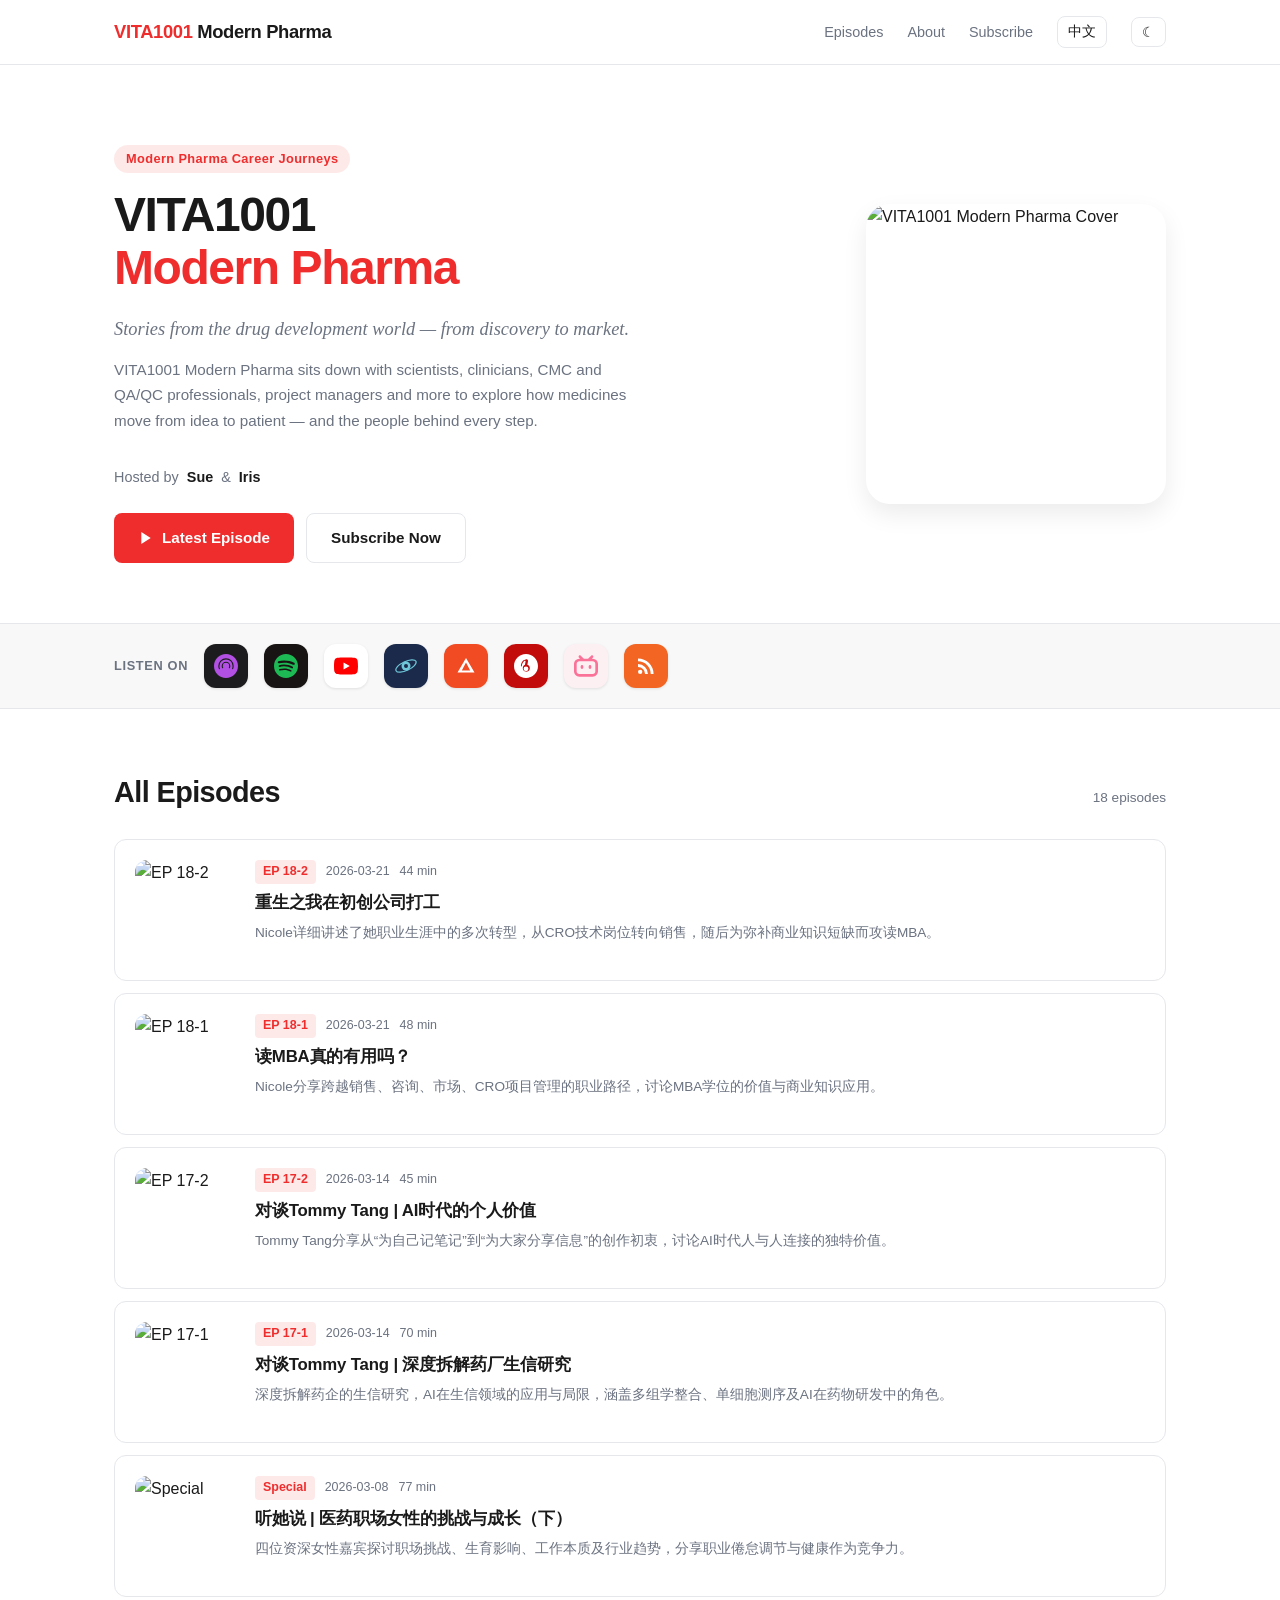
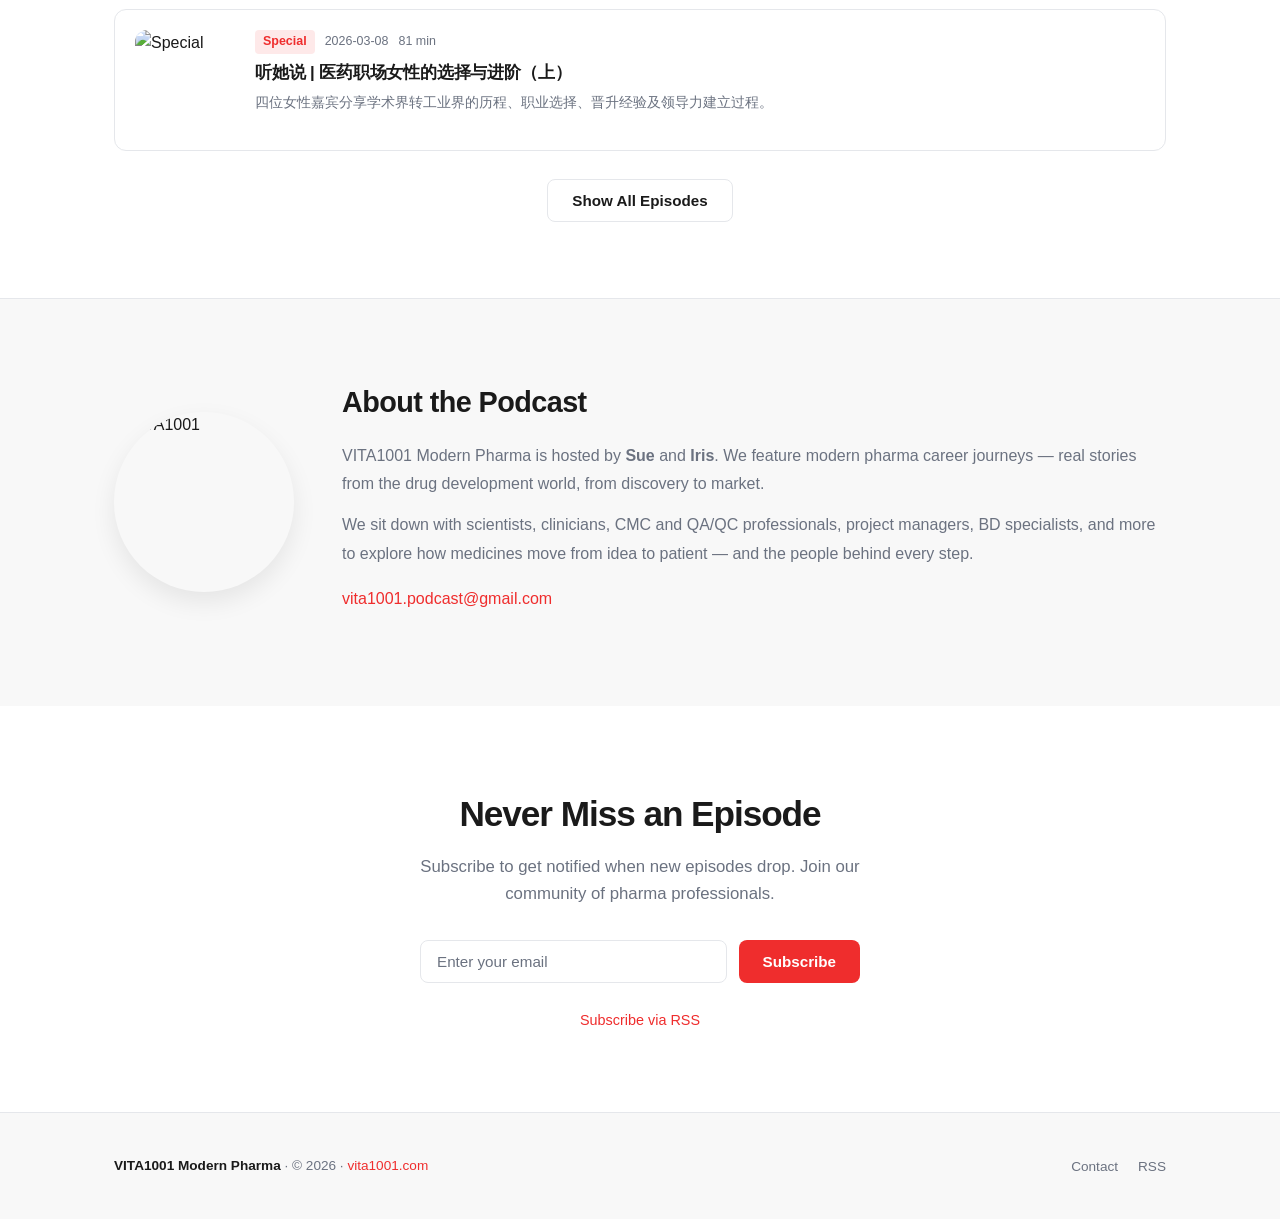
==== index.html @ 651f3b9c "Redesign platform icons to app-icon style with colored backgrounds - Apple Podcasts: dark bg + purpl" ====
<!DOCTYPE html>
<html lang="en">
<head>
  <meta charset="UTF-8">
  <meta name="viewport" content="width=device-width, initial-scale=1.0">
  <title>VITA1001 Modern Pharma</title>
  <meta name="description" content="A podcast featuring modern pharma career journeys. Stories from the drug development world — from discovery to market.">
  <link rel="alternate" type="application/rss+xml" title="VITA1001 Modern Pharma RSS" href="https://anchor.fm/s/f526e620/podcast/rss">
  <style>
    *, *::before, *::after { box-sizing: border-box; margin: 0; padding: 0; }

    :root {
      --accent: #EF2D2D;
      --accent-hover: #D42020;
      --accent-light: rgba(239,45,45,0.1);
      --bg: #ffffff;
      --bg-secondary: #f8f8f8;
      --text: #1a1a1a;
      --text-secondary: #6b7280;
      --border: #e5e7eb;
      --card-bg: #ffffff;
      --shadow: 0 1px 3px rgba(0,0,0,0.08), 0 1px 2px rgba(0,0,0,0.06);
      --shadow-lg: 0 10px 25px rgba(0,0,0,0.08);
      --radius: 12px;
      --font-sans: -apple-system, BlinkMacSystemFont, 'Segoe UI', 'PingFang SC', 'Noto Sans SC', sans-serif;
      --font-serif: 'Georgia', 'Noto Serif SC', serif;
    }

    [data-theme="dark"] {
      --bg: #0f0f0f;
      --bg-secondary: #1a1a1a;
      --text: #f0f0f0;
      --text-secondary: #9ca3af;
      --border: #2d2d2d;
      --card-bg: #1e1e1e;
      --shadow: 0 1px 3px rgba(0,0,0,0.3);
      --shadow-lg: 0 10px 25px rgba(0,0,0,0.3);
      --accent-light: rgba(239,45,45,0.15);
    }

    html { scroll-behavior: smooth; }

    body {
      font-family: var(--font-sans);
      background: var(--bg);
      color: var(--text);
      line-height: 1.6;
      transition: background 0.3s, color 0.3s;
    }

    a { color: inherit; text-decoration: none; }
    img { max-width: 100%; display: block; }

    /* ===== Nav ===== */
    nav {
      position: sticky; top: 0; z-index: 100;
      border-bottom: 1px solid var(--border);
      backdrop-filter: blur(12px);
      background: rgba(255,255,255,0.9);
    }
    [data-theme="dark"] nav { background: rgba(15,15,15,0.9); }

    .nav-inner {
      max-width: 1100px; margin: 0 auto; padding: 0 24px;
      height: 64px; display: flex; align-items: center; justify-content: space-between;
    }

    .nav-logo { font-size: 1.15rem; font-weight: 800; letter-spacing: -0.02em; }
    .nav-logo .vita { color: var(--accent); }

    .nav-links { display: flex; align-items: center; gap: 24px; list-style: none; }
    .nav-links a { font-size: 0.9rem; font-weight: 500; color: var(--text-secondary); transition: color 0.2s; }
    .nav-links a:hover { color: var(--accent); }

    .nav-btn {
      background: none; border: 1px solid var(--border); border-radius: 8px;
      padding: 6px 10px; cursor: pointer; font-size: 0.85rem; color: var(--text);
      font-weight: 500; transition: border-color 0.2s;
    }
    .nav-btn:hover { border-color: var(--accent); color: var(--accent); }

    .nav-menu-btn { display: none; background: none; border: none; font-size: 1.5rem; cursor: pointer; color: var(--text); }

    /* ===== Hero ===== */
    .hero {
      max-width: 1100px; margin: 0 auto; padding: 80px 24px 60px;
      display: flex; align-items: center; gap: 60px;
    }
    .hero-text { flex: 1; }

    .hero-badge {
      display: inline-block; background: var(--accent-light); color: var(--accent);
      font-size: 0.8rem; font-weight: 600; padding: 4px 12px; border-radius: 20px;
      margin-bottom: 16px; letter-spacing: 0.03em;
    }

    .hero h1 { font-size: 3rem; font-weight: 900; line-height: 1.1; letter-spacing: -0.03em; margin-bottom: 20px; }
    .hero h1 .accent { color: var(--accent); }

    .hero-subtitle {
      font-family: var(--font-serif); font-size: 1.15rem; color: var(--text-secondary);
      max-width: 520px; margin-bottom: 12px; font-style: italic;
    }

    .hero-desc {
      font-size: 0.95rem; color: var(--text-secondary); max-width: 520px;
      margin-bottom: 32px; line-height: 1.7;
    }

    .hero-actions { display: flex; gap: 12px; flex-wrap: wrap; }

    .btn {
      display: inline-flex; align-items: center; gap: 8px; padding: 12px 24px;
      border-radius: 8px; font-size: 0.95rem; font-weight: 600; cursor: pointer;
      border: none; transition: all 0.2s;
    }
    .btn-primary { background: var(--accent); color: #fff; }
    .btn-primary:hover { background: var(--accent-hover); transform: translateY(-1px); }
    .btn-outline { background: transparent; color: var(--text); border: 1.5px solid var(--border); }
    .btn-outline:hover { border-color: var(--accent); color: var(--accent); }

    .hero-cover {
      flex-shrink: 0; width: 300px; height: 300px; border-radius: 24px;
      box-shadow: var(--shadow-lg); overflow: hidden;
    }
    .hero-cover img { width: 100%; height: 100%; object-fit: cover; }

    /* ===== Hosts ===== */
    .hosts-line {
      display: flex; align-items: center; gap: 8px; margin-bottom: 24px;
      font-size: 0.9rem; color: var(--text-secondary);
    }
    .hosts-line strong { color: var(--text); }

    /* ===== Platforms ===== */
    .platforms { background: var(--bg-secondary); border-top: 1px solid var(--border); border-bottom: 1px solid var(--border); }
    .platforms-inner {
      max-width: 1100px; margin: 0 auto; padding: 20px 24px;
      display: flex; align-items: center; gap: 16px; flex-wrap: wrap;
    }
    .platforms-label { font-size: 0.8rem; font-weight: 600; color: var(--text-secondary); text-transform: uppercase; letter-spacing: 0.05em; }
    .platform-link {
      display: inline-flex; align-items: center; justify-content: center;
      border-radius: 12px; border: none; background: var(--icon-bg, #1c1c1e);
      transition: all 0.2s; cursor: pointer; width: 44px; height: 44px;
      box-shadow: 0 1px 3px rgba(0,0,0,0.1);
    }
    .platform-link:hover { transform: translateY(-2px); box-shadow: var(--shadow-lg); }
    .platform-link svg { width: 24px; height: 24px; fill: var(--icon-color, #fff); transition: opacity 0.2s; }
    .platform-link:hover svg { opacity: 0.85; }

    /* ===== Section Header ===== */
    .section-header {
      max-width: 1100px; margin: 0 auto; padding: 60px 24px 24px;
      display: flex; align-items: baseline; justify-content: space-between;
    }
    .section-header h2 { font-size: 1.8rem; font-weight: 800; letter-spacing: -0.02em; }
    .section-header a { font-size: 0.9rem; color: var(--accent); font-weight: 500; cursor: pointer; }
    .section-header a:hover { text-decoration: underline; }

    /* ===== Episodes ===== */
    .episodes { max-width: 1100px; margin: 0 auto; padding: 0 24px 60px; }

    .episode-card {
      display: flex; gap: 20px; padding: 20px; border: 1px solid var(--border);
      border-radius: var(--radius); background: var(--card-bg); margin-bottom: 12px; transition: all 0.2s;
    }
    .episode-card:hover { box-shadow: var(--shadow-lg); border-color: transparent; transform: translateY(-2px); }

    .episode-thumb {
      flex-shrink: 0; width: 100px; height: 100px; border-radius: 12px;
      overflow: hidden;
    }
    .episode-thumb img { width: 100%; height: 100%; object-fit: cover; }

    .episode-info { flex: 1; min-width: 0; }

    .episode-meta {
      display: flex; align-items: center; gap: 10px; margin-bottom: 6px;
      font-size: 0.78rem; color: var(--text-secondary);
    }
    .episode-number { background: var(--accent-light); color: var(--accent); padding: 2px 8px; border-radius: 4px; font-weight: 600; }

    .episode-info h3 { font-size: 1.05rem; font-weight: 700; margin-bottom: 6px; letter-spacing: -0.01em; }
    .episode-info h3:hover { color: var(--accent); }

    .episode-desc {
      font-size: 0.85rem; color: var(--text-secondary); line-height: 1.5;
      display: -webkit-box; -webkit-line-clamp: 2; -webkit-box-orient: vertical; overflow: hidden;
    }

    .episode-hidden { display: none; }

    /* ===== About ===== */
    .about { background: var(--bg-secondary); border-top: 1px solid var(--border); }
    .about-inner {
      max-width: 1100px; margin: 0 auto; padding: 80px 24px;
      display: flex; gap: 48px; align-items: center;
    }
    .about-img {
      flex-shrink: 0; width: 180px; height: 180px; border-radius: 50%;
      overflow: hidden; box-shadow: var(--shadow-lg);
    }
    .about-img img { width: 100%; height: 100%; object-fit: cover; }
    .about-text h2 { font-size: 1.8rem; font-weight: 800; margin-bottom: 16px; letter-spacing: -0.02em; }
    .about-text p { font-size: 1rem; color: var(--text-secondary); line-height: 1.8; margin-bottom: 12px; }

    /* ===== Subscribe ===== */
    .subscribe { max-width: 1100px; margin: 0 auto; padding: 80px 24px; text-align: center; }
    .subscribe h2 { font-size: 2.2rem; font-weight: 900; letter-spacing: -0.03em; margin-bottom: 12px; }
    .subscribe p {
      font-size: 1.05rem; color: var(--text-secondary); margin-bottom: 32px;
      max-width: 500px; margin-left: auto; margin-right: auto;
    }
    .subscribe-form { display: flex; gap: 12px; max-width: 440px; margin: 0 auto 24px; }
    .subscribe-form input {
      flex: 1; padding: 12px 16px; border: 1.5px solid var(--border); border-radius: 8px;
      font-size: 0.95rem; background: var(--card-bg); color: var(--text); outline: none; transition: border-color 0.2s;
    }
    .subscribe-form input:focus { border-color: var(--accent); }
    .subscribe-form input::placeholder { color: var(--text-secondary); }
    .rss-link { display: inline-flex; align-items: center; gap: 6px; color: var(--accent); font-size: 0.9rem; font-weight: 500; }
    .rss-link:hover { text-decoration: underline; }

    /* ===== Footer ===== */
    footer { border-top: 1px solid var(--border); background: var(--bg-secondary); }
    .footer-inner {
      max-width: 1100px; margin: 0 auto; padding: 40px 24px;
      display: flex; justify-content: space-between; align-items: center; flex-wrap: wrap; gap: 16px;
    }
    .footer-left { font-size: 0.85rem; color: var(--text-secondary); }
    .footer-left strong { color: var(--text); font-weight: 700; }
    .footer-links { display: flex; gap: 20px; list-style: none; }
    .footer-links a { font-size: 0.85rem; color: var(--text-secondary); transition: color 0.2s; }
    .footer-links a:hover { color: var(--accent); }

    /* ===== Responsive ===== */
    @media (max-width: 768px) {
      .hero { flex-direction: column-reverse; padding: 40px 20px; gap: 32px; text-align: center; }
      .hero-cover { width: 200px; height: 200px; }
      .hero h1 { font-size: 2.2rem; }
      .hero-subtitle, .hero-desc { margin-left: auto; margin-right: auto; }
      .hero-actions { justify-content: center; }
      .hosts-line { justify-content: center; }
      .nav-links { display: none; }
      .nav-menu-btn { display: block; }
      .nav-links.open {
        display: flex; flex-direction: column; position: absolute; top: 64px;
        left: 0; right: 0; background: var(--bg); border-bottom: 1px solid var(--border);
        padding: 16px 24px; gap: 16px;
      }
      .platforms-inner { justify-content: center; text-align: center; }
      .episode-card { flex-direction: column; }
      .episode-thumb { width: 100%; height: 180px; }
      .about-inner { flex-direction: column; text-align: center; }
      .subscribe-form { flex-direction: column; }
      .footer-inner { flex-direction: column; text-align: center; }
    }
  </style>
</head>
<body>
  <!-- Nav -->
  <nav>
    <div class="nav-inner">
      <a href="#" class="nav-logo"><span class="vita">VITA1001</span> Modern Pharma</a>
      <button class="nav-menu-btn" onclick="document.querySelector('.nav-links').classList.toggle('open')" aria-label="Toggle menu">&#9776;</button>
      <ul class="nav-links">
        <li><a href="#episodes" data-en="Episodes" data-zh="&#21095;&#38598;">Episodes</a></li>
        <li><a href="#about" data-en="About" data-zh="&#20851;&#20110;">About</a></li>
        <li><a href="#subscribe" data-en="Subscribe" data-zh="&#35746;&#38405;">Subscribe</a></li>
        <li><button class="nav-btn" onclick="toggleLang()" id="lang-toggle">&#20013;&#25991;</button></li>
        <li><button class="nav-btn" onclick="toggleTheme()" id="theme-toggle" aria-label="Toggle theme">&#9790;</button></li>
      </ul>
    </div>
  </nav>

  <!-- Hero -->
  <section class="hero">
    <div class="hero-text">
      <span class="hero-badge" data-en="Modern Pharma Career Journeys" data-zh="&#29616;&#20195;&#21307;&#33647;&#32844;&#19994;&#20043;&#26053;">Modern Pharma Career Journeys</span>
      <h1>VITA1001<br><span class="accent">Modern Pharma</span></h1>
      <p class="hero-subtitle" data-en="Stories from the drug development world &mdash; from discovery to market." data-zh="&#33647;&#29289;&#30740;&#21457;&#27969;&#31243;&#20197;&#21450;&#32972;&#21518;&#30340;&#20154;&#29289;&#19982;&#25925;&#20107;&#12290;">Stories from the drug development world &mdash; from discovery to market.</p>
      <p class="hero-desc" data-en="VITA1001 Modern Pharma sits down with scientists, clinicians, CMC and QA/QC professionals, project managers and more to explore how medicines move from idea to patient &mdash; and the people behind every step." data-zh="VITA1001 Modern Pharma &#19982;&#31185;&#23398;&#23478;&#12289;&#20020;&#24202;&#21307;&#29983;&#12289;CMC &#21644; QA/QC &#19987;&#19994;&#20154;&#22763;&#12289;&#39033;&#30446;&#32463;&#29702;&#31561;&#28145;&#20837;&#23545;&#35805;&#65292;&#25506;&#32034;&#33647;&#29289;&#22914;&#20309;&#20174;&#21019;&#24847;&#36208;&#21521;&#24739;&#32773; &mdash; &#20197;&#21450;&#27599;&#19968;&#27493;&#32972;&#21518;&#30340;&#20154;&#12290;">VITA1001 Modern Pharma sits down with scientists, clinicians, CMC and QA/QC professionals, project managers and more to explore how medicines move from idea to patient &mdash; and the people behind every step.</p>
      <div class="hosts-line" data-en="Hosted by <strong>Sue</strong> &amp; <strong>Iris</strong>" data-zh="&#20027;&#25773;&#65306;<strong>Sue</strong> &amp; <strong>Iris</strong>">Hosted by <strong>Sue</strong> &amp; <strong>Iris</strong></div>
      <div class="hero-actions">
        <a href="#episodes" class="btn btn-primary">
          <svg width="16" height="16" viewBox="0 0 24 24" fill="currentColor"><polygon points="5,3 19,12 5,21"/></svg>
          <span data-en="Latest Episode" data-zh="&#26368;&#26032;&#21095;&#38598;">Latest Episode</span>
        </a>
        <a href="#subscribe" class="btn btn-outline" data-en="Subscribe Now" data-zh="&#31435;&#21363;&#35746;&#38405;">Subscribe Now</a>
      </div>
    </div>
    <div class="hero-cover">
      <img src="https://d3t3ozftmdmh3i.cloudfront.net/staging/podcast_uploaded_nologo/41029672/41029672-1748994098765-e017571eede89.jpg" alt="VITA1001 Modern Pharma Cover">
    </div>
  </section>

  <!-- Platforms -->
  <section class="platforms">
    <div class="platforms-inner">
      <span class="platforms-label" data-en="Listen on" data-zh="&#25910;&#21548;&#24179;&#21488;">Listen on</span>
      <!-- Apple Podcasts -->
      <a href="https://podcasts.apple.com/us/podcast/vita1001-modern-pharma/id1749690729" target="_blank" class="platform-link" title="Apple Podcasts" style="--icon-bg:#1c1c1e;--icon-color:#b150e2">
        <svg viewBox="0 0 24 24"><path d="M12.001 0C5.374 0 .002 5.373.002 12s5.372 12 12 12c6.626 0 11.997-5.373 11.997-12S18.627 0 12.001 0zm-.002 4.308a7.69 7.69 0 017.69 7.691 7.64 7.64 0 01-.535 2.871.55.55 0 01-1.03-.399 6.52 6.52 0 00.432-2.472 6.556 6.556 0 10-13.113 0c0 .892.136 1.717.432 2.472a.55.55 0 01-1.03.399 7.64 7.64 0 01-.536-2.871 7.69 7.69 0 017.69-7.69zm0 3.36a4.33 4.33 0 014.33 4.33c0 .686-.159 1.334-.443 1.913a.55.55 0 01-.984-.5c.216-.44.294-.93.294-1.413a3.197 3.197 0 10-6.394 0c0 .483.078.972.294 1.413a.55.55 0 01-.984.5 4.29 4.29 0 01-.443-1.913 4.33 4.33 0 014.33-4.33zm0 3.3a1.032 1.032 0 100 2.063 1.032 1.032 0 000-2.063zm-.91 2.725c-.16.28-.237.607-.237.974 0 .413.035 1.307.103 2.682.069 1.376.103 2.374.103 2.995 0 .38.131.7.395.956.263.258.567.377.912.354.345-.022.62-.16.826-.412.206-.254.308-.553.308-.899 0-.62.035-1.619.103-2.995.069-1.375.103-2.269.103-2.682 0-.212-.033-.41-.1-.597a1.19 1.19 0 00-.346-.532 1.07 1.07 0 00-.592-.17h-.452c-.21 0-.41.057-.592.17a1.11 1.11 0 00-.342.346z"/></svg>
      </a>
      <!-- Spotify -->
      <a href="https://open.spotify.com/show/3apr3LdooPxfRLiuXrymzw" target="_blank" class="platform-link" title="Spotify" style="--icon-bg:#191414;--icon-color:#1DB954">
        <svg viewBox="0 0 24 24"><path d="M12 0C5.4 0 0 5.4 0 12s5.4 12 12 12 12-5.4 12-12S18.66 0 12 0zm5.521 17.34c-.24.359-.66.48-1.021.24-2.82-1.74-6.36-2.101-10.561-1.141-.418.122-.779-.179-.899-.539-.12-.421.18-.78.54-.9 4.56-1.021 8.52-.6 11.64 1.32.42.18.479.659.301 1.02zm1.44-3.3c-.301.42-.841.6-1.262.3-3.239-1.98-8.159-2.58-11.939-1.38-.479.12-1.02-.12-1.14-.6-.12-.48.12-1.021.6-1.141C9.6 9.9 15 10.561 18.72 12.84c.361.181.54.78.241 1.2zm.12-3.36C15.24 8.4 8.82 8.16 5.16 9.301c-.6.179-1.2-.181-1.38-.721-.18-.601.18-1.2.72-1.381 4.26-1.26 11.28-1.02 15.721 1.621.539.3.719 1.02.419 1.56-.299.421-1.02.599-1.559.3z"/></svg>
      </a>
      <!-- YouTube Music -->
      <a href="https://music.youtube.com/playlist?list=PLPjuTfcQgi3b1aeb5knmtNwT-mX2B52TM&si=ppPeWNRkZ54Z3gGb" target="_blank" class="platform-link" title="YouTube Music" style="--icon-bg:#ffffff;--icon-color:#FF0000">
        <svg viewBox="0 0 24 24"><path d="M23.498 6.186a3.016 3.016 0 00-2.122-2.136C19.505 3.545 12 3.545 12 3.545s-7.505 0-9.377.505A3.017 3.017 0 00.502 6.186C0 8.07 0 12 0 12s0 3.93.502 5.814a3.016 3.016 0 002.122 2.136c1.871.505 9.376.505 9.376.505s7.505 0 9.377-.505a3.015 3.015 0 002.122-2.136C24 15.93 24 12 24 12s0-3.93-.502-5.814zM9.545 15.568V8.432L15.818 12l-6.273 3.568z"/></svg>
      </a>
      <!-- 小宇宙 -->
      <a href="https://www.xiaoyuzhoufm.com/podcast/66243f4ded3fd4d8ef79b84e" target="_blank" class="platform-link" title="&#23567;&#23431;&#23449;" style="--icon-bg:#1b2a4a;--icon-color:#6ec6d8">
        <svg viewBox="0 0 24 24"><ellipse cx="12" cy="12" rx="11" ry="4.5" fill="none" stroke="#6ec6d8" stroke-width="1.2" transform="rotate(-25 12 12)"/><circle cx="12" cy="12" r="4.5" fill="#6ec6d8"/><circle cx="12" cy="12" r="2" fill="#1b2a4a"/></svg>
      </a>
      <!-- 喜马拉雅 -->
      <a href="https://xima.tv/1_kBU161?_sonic=0" target="_blank" class="platform-link" title="&#21916;&#39532;&#25289;&#38597;" style="--icon-bg:#f04b23;--icon-color:#ffffff">
        <svg viewBox="0 0 24 24"><path d="M3.5 18.5L12 4l8.5 14.5H3.5zm4.3-2h8.4L12 8.5l-4.2 8z"/></svg>
      </a>
      <!-- 网易云音乐 -->
      <a href="https://163cn.tv/31QptTx" target="_blank" class="platform-link" title="&#32593;&#26131;&#20113;&#38899;&#20048;" style="--icon-bg:#C20C0C;--icon-color:#ffffff">
        <svg viewBox="0 0 24 24"><path d="M12 0C5.373 0 0 5.373 0 12s5.373 12 12 12 12-5.373 12-12S18.627 0 12 0zm.22 5.2c.442 0 .801.098 1.076.293.275.195.47.471.587.828.117.357.14.774.066 1.252l-.553 3.262a3.6 3.6 0 011.81 1.274 3.44 3.44 0 01.622 2.028c0 .632-.156 1.217-.469 1.756a3.558 3.558 0 01-1.288 1.288 3.441 3.441 0 01-1.756.469c-.632 0-1.217-.156-1.756-.469a3.558 3.558 0 01-1.288-1.288 3.441 3.441 0 01-.469-1.756c0-.749.195-1.429.586-2.04a3.6 3.6 0 011.598-1.35l.553-3.202c.039-.234.01-.407-.088-.518-.098-.112-.254-.168-.469-.168-.273 0-.583.13-.93.39-.346.26-.67.605-.968 1.035a7.41 7.41 0 00-.785 1.445 4.57 4.57 0 00-.358 1.358l-.082.87c-.02.157-.068.275-.147.352a.45.45 0 01-.323.117.45.45 0 01-.34-.147.543.543 0 01-.13-.37l.082-.87a5.61 5.61 0 01.452-1.722 8.72 8.72 0 01.95-1.722 5.95 5.95 0 011.206-1.282c.456-.352.936-.528 1.44-.528zM12 12.4a2.4 2.4 0 100 4.8 2.4 2.4 0 000-4.8z"/></svg>
      </a>
      <!-- Bilibili -->
      <a href="#" target="_blank" class="platform-link" title="Bilibili" style="--icon-bg:#fdf0f3;--icon-color:#FB7299">
        <svg viewBox="0 0 24 24"><path d="M17.813 4.653h.854c1.51.054 2.769.578 3.773 1.574 1.004.995 1.524 2.249 1.56 3.76v7.36c-.036 1.51-.556 2.769-1.56 3.773s-2.262 1.524-3.773 1.56H5.333c-1.51-.036-2.769-.556-3.773-1.56S.036 18.858 0 17.347v-7.36c.036-1.511.556-2.765 1.56-3.76 1.004-.996 2.262-1.52 3.773-1.574h.774l-1.174-1.12a1.234 1.234 0 01-.373-.906c0-.356.124-.659.373-.907l.027-.027c.267-.249.573-.373.92-.373.347 0 .653.124.92.373L9.653 4.44c.071.071.134.142.187.213h4.267a.836.836 0 01.16-.213l2.853-2.747c.267-.249.573-.373.92-.373.347 0 .662.151.929.4.267.249.391.551.391.907 0 .355-.124.657-.373.906zM5.333 7.24c-.746.018-1.373.276-1.88.773-.506.498-.769 1.13-.786 1.894v7.52c.017.764.28 1.395.786 1.893.507.498 1.134.756 1.88.773h13.334c.746-.017 1.373-.275 1.88-.773.506-.498.769-1.129.786-1.893v-7.52c-.017-.765-.28-1.396-.786-1.894-.507-.497-1.134-.755-1.88-.773zM8 11.107c.373 0 .684.124.933.373.25.249.383.569.4.96v1.173c-.017.391-.15.711-.4.96-.249.25-.56.374-.933.374s-.684-.125-.933-.374c-.25-.249-.383-.569-.4-.96V12.44c.017-.391.15-.711.4-.96.249-.249.56-.373.933-.373zm8 0c.373 0 .684.124.933.373.25.249.383.569.4.96v1.173c-.017.391-.15.711-.4.96-.249.25-.56.374-.933.374s-.684-.125-.933-.374c-.25-.249-.383-.569-.4-.96V12.44c.017-.391.15-.711.4-.96.249-.249.56-.373.933-.373z"/></svg>
      </a>
      <!-- RSS -->
      <a href="https://anchor.fm/s/f526e620/podcast/rss" target="_blank" class="platform-link" title="RSS Feed" style="--icon-bg:#F26522;--icon-color:#ffffff">
        <svg viewBox="0 0 24 24"><path d="M6.18 15.64a2.18 2.18 0 010 4.36 2.18 2.18 0 010-4.36zM4 4.44A15.56 15.56 0 0119.56 20h-2.83A12.73 12.73 0 004 7.27V4.44zm0 5.66a9.9 9.9 0 019.9 9.9h-2.83A7.07 7.07 0 004 12.93V10.1z"/></svg>
      </a>
    </div>
  </section>

  <!-- Episodes -->
  <div class="section-header" id="episodes">
    <h2 data-en="All Episodes" data-zh="&#25152;&#26377;&#21095;&#38598;">All Episodes</h2>
    <span style="font-size:0.85rem;color:var(--text-secondary)">18 episodes</span>
  </div>

  <section class="episodes">
    <div class="episode-card">
      <div class="episode-thumb"><img src="https://d3t3ozftmdmh3i.cloudfront.net/staging/podcast_uploaded_nologo/41029672/41029672-1748994098765-e017571eede89.jpg" alt="EP 18-2"></div>
      <div class="episode-info">
        <div class="episode-meta"><span class="episode-number">EP 18-2</span><span>2026-03-21</span><span>44 min</span></div>
        <h3>&#37325;&#29983;&#20043;&#25105;&#22312;&#21021;&#21019;&#20844;&#21496;&#25171;&#24037;</h3>
        <p class="episode-desc">Nicole&#35814;&#32454;&#35762;&#36848;&#20102;&#22905;&#32844;&#19994;&#29983;&#28079;&#20013;&#30340;&#22810;&#27425;&#36716;&#22411;&#65292;&#20174;CRO&#25216;&#26415;&#23703;&#20301;&#36716;&#21521;&#38144;&#21806;&#65292;&#38543;&#21518;&#20026;&#24357;&#34917;&#21830;&#19994;&#30693;&#35782;&#30701;&#32570;&#32780;&#25915;&#35835;MBA&#12290;</p>
      </div>
    </div>

    <div class="episode-card">
      <div class="episode-thumb"><img src="https://d3t3ozftmdmh3i.cloudfront.net/staging/podcast_uploaded_nologo/41029672/41029672-1748994098765-e017571eede89.jpg" alt="EP 18-1"></div>
      <div class="episode-info">
        <div class="episode-meta"><span class="episode-number">EP 18-1</span><span>2026-03-21</span><span>48 min</span></div>
        <h3>&#35835;MBA&#30495;&#30340;&#26377;&#29992;&#21527;&#65311;</h3>
        <p class="episode-desc">Nicole&#20998;&#20139;&#36328;&#36234;&#38144;&#21806;&#12289;&#21672;&#35810;&#12289;&#24066;&#22330;&#12289;CRO&#39033;&#30446;&#31649;&#29702;&#30340;&#32844;&#19994;&#36335;&#24452;&#65292;&#35752;&#35770;MBA&#23398;&#20301;&#30340;&#20215;&#20540;&#19982;&#21830;&#19994;&#30693;&#35782;&#24212;&#29992;&#12290;</p>
      </div>
    </div>

    <div class="episode-card">
      <div class="episode-thumb"><img src="https://d3t3ozftmdmh3i.cloudfront.net/staging/podcast_uploaded_nologo/41029672/41029672-1748994098765-e017571eede89.jpg" alt="EP 17-2"></div>
      <div class="episode-info">
        <div class="episode-meta"><span class="episode-number">EP 17-2</span><span>2026-03-14</span><span>45 min</span></div>
        <h3>&#23545;&#35848;Tommy Tang | AI&#26102;&#20195;&#30340;&#20010;&#20154;&#20215;&#20540;</h3>
        <p class="episode-desc">Tommy Tang&#20998;&#20139;&#20174;&ldquo;&#20026;&#33258;&#24049;&#35760;&#31508;&#35760;&rdquo;&#21040;&ldquo;&#20026;&#22823;&#23478;&#20998;&#20139;&#20449;&#24687;&rdquo;&#30340;&#21019;&#20316;&#21021;&#34935;&#65292;&#35752;&#35770;AI&#26102;&#20195;&#20154;&#19982;&#20154;&#36830;&#25509;&#30340;&#29420;&#29305;&#20215;&#20540;&#12290;</p>
      </div>
    </div>

    <div class="episode-card">
      <div class="episode-thumb"><img src="https://d3t3ozftmdmh3i.cloudfront.net/staging/podcast_uploaded_nologo/41029672/41029672-1748994098765-e017571eede89.jpg" alt="EP 17-1"></div>
      <div class="episode-info">
        <div class="episode-meta"><span class="episode-number">EP 17-1</span><span>2026-03-14</span><span>70 min</span></div>
        <h3>&#23545;&#35848;Tommy Tang | &#28145;&#24230;&#25286;&#35299;&#33647;&#21378;&#29983;&#20449;&#30740;&#31350;</h3>
        <p class="episode-desc">&#28145;&#24230;&#25286;&#35299;&#33647;&#20225;&#30340;&#29983;&#20449;&#30740;&#31350;&#65292;AI&#22312;&#29983;&#20449;&#39046;&#22495;&#30340;&#24212;&#29992;&#19982;&#23616;&#38480;&#65292;&#28085;&#30422;&#22810;&#32452;&#23398;&#25972;&#21512;&#12289;&#21333;&#32454;&#32990;&#27979;&#24207;&#21450;AI&#22312;&#33647;&#29289;&#30740;&#21457;&#20013;&#30340;&#35282;&#33394;&#12290;</p>
      </div>
    </div>

    <div class="episode-card">
      <div class="episode-thumb"><img src="https://d3t3ozftmdmh3i.cloudfront.net/staging/podcast_uploaded_nologo/41029672/41029672-1748994098765-e017571eede89.jpg" alt="Special"></div>
      <div class="episode-info">
        <div class="episode-meta"><span class="episode-number">Special</span><span>2026-03-08</span><span>77 min</span></div>
        <h3>&#21548;&#22905;&#35828; | &#21307;&#33647;&#32844;&#22330;&#22899;&#24615;&#30340;&#25361;&#25112;&#19982;&#25104;&#38271;&#65288;&#19979;&#65289;</h3>
        <p class="episode-desc">&#22235;&#20301;&#36164;&#28145;&#22899;&#24615;&#22025;&#23486;&#25506;&#35752;&#32844;&#22330;&#25361;&#25112;&#12289;&#29983;&#32946;&#24433;&#21709;&#12289;&#24037;&#20316;&#26412;&#36136;&#21450;&#34892;&#19994;&#36235;&#21183;&#65292;&#20998;&#20139;&#32844;&#19994;&#20518;&#24608;&#35843;&#33410;&#19982;&#20581;&#24247;&#20316;&#20026;&#31454;&#20105;&#21147;&#12290;</p>
      </div>
    </div>

    <div class="episode-card">
      <div class="episode-thumb"><img src="https://d3t3ozftmdmh3i.cloudfront.net/staging/podcast_uploaded_nologo/41029672/41029672-1748994098765-e017571eede89.jpg" alt="Special"></div>
      <div class="episode-info">
        <div class="episode-meta"><span class="episode-number">Special</span><span>2026-03-08</span><span>81 min</span></div>
        <h3>&#21548;&#22905;&#35828; | &#21307;&#33647;&#32844;&#22330;&#22899;&#24615;&#30340;&#36873;&#25321;&#19982;&#36827;&#38454;&#65288;&#19978;&#65289;</h3>
        <p class="episode-desc">&#22235;&#20301;&#22899;&#24615;&#22025;&#23486;&#20998;&#20139;&#23398;&#26415;&#30028;&#36716;&#24037;&#19994;&#30028;&#30340;&#21382;&#31243;&#12289;&#32844;&#19994;&#36873;&#25321;&#12289;&#26187;&#21319;&#32463;&#39564;&#21450;&#39046;&#23548;&#21147;&#24314;&#31435;&#36807;&#31243;&#12290;</p>
      </div>
    </div>

    <!-- Hidden episodes (show more) -->
    <div class="episode-card episode-hidden">
      <div class="episode-thumb"><img src="https://d3t3ozftmdmh3i.cloudfront.net/staging/podcast_uploaded_nologo/41029672/41029672-1748994098765-e017571eede89.jpg" alt="EP 15"></div>
      <div class="episode-info">
        <div class="episode-meta"><span class="episode-number">EP 15</span><span>2026-03-04</span><span>54 min</span></div>
        <h3>&#20013;&#21307;&#35775;&#35848; | &#34081;&#38182;&#33459;&#32769;&#24072;&#30340;&#34892;&#21307;&#24535;</h3>
        <p class="episode-desc">&#34081;&#38182;&#33459;&#20998;&#20139;60&#24180;&#34892;&#21307;&#32463;&#21382;&#65292;&#20174;&#27665;&#38388;&#25308;&#24072;&#21040;&#19987;&#19994;&#21307;&#24072;&#65292;&#35752;&#35770;&#20013;&#21307;&#36777;&#35777;&#26045;&#27835;&#12289;&#28846;&#21046;&#23398;&#21450;&#20013;&#33647;&#29616;&#20195;&#21270;&#30340;&#23432;&#27491;&#21019;&#26032;&#12290;</p>
      </div>
    </div>

    <div class="episode-card episode-hidden">
      <div class="episode-thumb"><img src="https://d3t3ozftmdmh3i.cloudfront.net/staging/podcast_uploaded_nologo/41029672/41029672-1748994098765-e017571eede89.jpg" alt="EP 14-2"></div>
      <div class="episode-info">
        <div class="episode-meta"><span class="episode-number">EP 14-2</span><span>2026-02-04</span><span>30 min</span></div>
        <h3>&#29983;&#29289;&#20256;&#24863;&#22120; | &#20010;&#20154;&#25104;&#38271;&#19982;&#22242;&#38431;&#31649;&#29702;</h3>
        <p class="episode-desc">Matt&#21338;&#22763;&#20998;&#20139;&#22914;&#20309;&#24102;&#39046;&#36328;&#32844;&#33021;&#22242;&#38431;&#12289;&#20105;&#21462;&#21319;&#32844;&#21152;&#34218;&#26426;&#20250;&#21450;&#29983;&#29289;&#20256;&#24863;&#22120;&#26410;&#26469;&#21457;&#23637;&#26041;&#21521;&#12290;</p>
      </div>
    </div>

    <div class="episode-card episode-hidden">
      <div class="episode-thumb"><img src="https://d3t3ozftmdmh3i.cloudfront.net/staging/podcast_uploaded_nologo/41029672/41029672-1748994098765-e017571eede89.jpg" alt="EP 14-1"></div>
      <div class="episode-info">
        <div class="episode-meta"><span class="episode-number">EP 14-1</span><span>2026-02-04</span><span>43 min</span></div>
        <h3>&#29983;&#29289;&#20256;&#24863;&#22120; | CGM&#25216;&#26415;&#19982;&#30495;&#23454;&#25361;&#25112;</h3>
        <p class="episode-desc">Matt&#21338;&#22763;&#20998;&#20139;&#20174;&#26080;&#26426;&#26448;&#26009;&#21040;&#29983;&#29289;&#20256;&#24863;&#22120;&#30340;&#32844;&#19994;&#36716;&#25240;&#65292;&#35762;&#35299;CGM&#30005;&#21270;&#23398;&#21407;&#29702;&#21450;&#20174;&#23398;&#26415;&#30028;&#21040;&#24037;&#19994;&#30028;&#30340;&#20851;&#38190;&#24046;&#24322;&#12290;</p>
      </div>
    </div>

    <div class="episode-card episode-hidden">
      <div class="episode-thumb"><img src="https://d3t3ozftmdmh3i.cloudfront.net/staging/podcast_uploaded_nologo/41029672/41029672-1748994098765-e017571eede89.jpg" alt="EP 13-2"></div>
      <div class="episode-info">
        <div class="episode-meta"><span class="episode-number">EP 13-2</span><span>2025-12-09</span><span>35 min</span></div>
        <h3>IC vs Manager | &#33647;&#20225;&#35745;&#37327;&#24037;&#31243;&#31649;&#29702;&#23703;&#32463;&#39564;&#20998;&#20139;</h3>
        <p class="episode-desc">&#36164;&#28145;&#35745;&#37327;&#24037;&#31243;&#24072;&#20998;&#20139;&#20174;IC&#21040;Manager&#30340;&#32844;&#19994;&#36716;&#21464;&#65292;&#35752;&#35770;&#22242;&#38431;&#24314;&#35774;&#12289;&#36164;&#28304;&#20998;&#37197;&#19982;metrology&#39046;&#22495;&#30340;&#21457;&#23637;&#26426;&#20250;&#12290;</p>
      </div>
    </div>

    <div class="episode-card episode-hidden">
      <div class="episode-thumb"><img src="https://d3t3ozftmdmh3i.cloudfront.net/staging/podcast_uploaded_nologo/41029672/41029672-1748994098765-e017571eede89.jpg" alt="EP 13-1"></div>
      <div class="episode-info">
        <div class="episode-meta"><span class="episode-number">EP 13-1</span><span>2025-12-07</span><span>46 min</span></div>
        <h3>Metrologist | &#33647;&#20225;&#20202;&#22120;&#31649;&#29702;&#22823;&#24072;</h3>
        <p class="episode-desc">&#35745;&#37327;&#23398;&#30830;&#20445;&#27979;&#37327;&#20934;&#30830;&#19988;&#21487;&#37325;&#22797;&#65292;&#28085;&#30422;&#39044;&#38450;&#24615;&#32500;&#25252;&#12289;&#26657;&#20934;&#20307;&#31995;&#12289;&#33258;&#21160;&#21270;&#24037;&#20316;&#31449;&#20860;&#23481;&#24615;&#21450;&#23454;&#39564;&#23460;&#22522;&#30784;&#35774;&#26045;&#12290;</p>
      </div>
    </div>

    <div class="episode-card episode-hidden">
      <div class="episode-thumb"><img src="https://d3t3ozftmdmh3i.cloudfront.net/staging/podcast_uploaded_nologo/41029672/41029672-1748994098765-e017571eede89.jpg" alt="EP 12-2"></div>
      <div class="episode-info">
        <div class="episode-meta"><span class="episode-number">EP 12-2</span><span>2025-10-30</span><span>48 min</span></div>
        <h3>&#29983;&#29289;&#21307;&#33647;BD&#25351;&#21335; | &#36827;&#38454;&#23454;&#25805;&#31687;</h3>
        <p class="episode-desc">&#24555;&#40575;&#21338;&#22763;&#20998;&#20139;&#23458;&#25143;&#20851;&#31995;&#31649;&#29702;&#12289;BD&#32844;&#19994;&#36335;&#24452;&#12289;&#26680;&#24515;&#25216;&#33021;&#21450;&#31185;&#23398;&#19982;&#21830;&#19994;&#27807;&#36890;&#30340;&#26725;&#26753;&#20316;&#29992;&#12290;</p>
      </div>
    </div>

    <div class="episode-card episode-hidden">
      <div class="episode-thumb"><img src="https://d3t3ozftmdmh3i.cloudfront.net/staging/podcast_uploaded_nologo/41029672/41029672-1748994098765-e017571eede89.jpg" alt="EP 12-1"></div>
      <div class="episode-info">
        <div class="episode-meta"><span class="episode-number">EP 12-1</span><span>2025-10-16</span><span>62 min</span></div>
        <h3>&#29983;&#29289;&#21307;&#33647;BD&#25351;&#21335;&#65288;&#19978;&#38598;&#65289;</h3>
        <p class="episode-desc">&#25429;&#25417;&#26426;&#20250;-&#35780;&#20272;&#39033;&#30446;-&#20419;&#25104;&#21512;&#20316;&#30340;BD&#23436;&#25972;&#27969;&#31243;&#65292;&#28085;&#30422;License in/out&#12289;&#20132;&#26131;&#35774;&#35745;&#21450;&#20013;&#32654;&#21307;&#33647;&#24066;&#22330;&#24046;&#24322;&#12290;</p>
      </div>
    </div>

    <div class="episode-card episode-hidden">
      <div class="episode-thumb"><img src="https://d3t3ozftmdmh3i.cloudfront.net/staging/podcast_uploaded_nologo/41029672/41029672-1748994098765-e017571eede89.jpg" alt="EP 11-2"></div>
      <div class="episode-info">
        <div class="episode-meta"><span class="episode-number">EP 11-2</span><span>2025-09-11</span><span>31 min</span></div>
        <h3>AI FOR SCIENCE &#19979;&#38598; | &#27973;&#35848;BD&#20837;&#34892;&#25915;&#30053;</h3>
        <p class="episode-desc">&#26691;&#23376;&#21338;&#22763;&#20998;&#20139;&#20174;&#31185;&#30740;&#36208;&#21521;BD&#23703;&#20301;&#30340;&#36716;&#21464;&#65292;&#35752;&#35770;PhD&#36523;&#20221;&#20248;&#21183;&#12289;BD&#25216;&#33021;&#38656;&#27714;&#21450;AI&#23545;&#21830;&#21153;&#25299;&#23637;&#30340;&#24433;&#21709;&#12290;</p>
      </div>
    </div>

    <div class="episode-card episode-hidden">
      <div class="episode-thumb"><img src="https://d3t3ozftmdmh3i.cloudfront.net/staging/podcast_uploaded_nologo/41029672/41029672-1748994098765-e017571eede89.jpg" alt="EP 11-1"></div>
      <div class="episode-info">
        <div class="episode-meta"><span class="episode-number">EP 11-1</span><span>2025-09-10</span><span>45 min</span></div>
        <h3>AI FOR SCIENCE &#19978;&#38598; | &#31185;&#23398;&#23478;&#20250;&#34987;AI&#26367;&#20195;&#21527;&#65311;</h3>
        <p class="episode-desc">AI&#24050;&#28183;&#36879;&#29983;&#27963;&#26041;&#26041;&#38754;&#38754;&#65292;&#35752;&#35770;AIDD&#22312;&#33647;&#29289;&#26089;&#26399;&#30740;&#21457;&#30340;&#24212;&#29992;&#12289;AI&#27169;&#22411;&#21487;&#38752;&#24615;&#21450;&#20154;&#31867;&#22312;&#30740;&#21457;&#20013;&#30340;&#19981;&#21487;&#26367;&#20195;&#24615;&#12290;</p>
      </div>
    </div>

    <div class="episode-card episode-hidden">
      <div class="episode-thumb"><img src="https://d3t3ozftmdmh3i.cloudfront.net/staging/podcast_uploaded_nologo/41029672/41029672-1748994098765-e017571eede89.jpg" alt="EP 10"></div>
      <div class="episode-info">
        <div class="episode-meta"><span class="episode-number">EP 10</span><span>2025-07-07</span><span>63 min</span></div>
        <h3>Clinical Operation | &#20020;&#24202;&#36816;&#33829;&#24149;&#21518;&#26550;&#26500;&#24072;</h3>
        <p class="episode-desc">PharmD&#26898;&#26898;&#20998;&#20139;&#20020;&#24202;&#36816;&#33829;&#27010;&#24565;&#12289;&#21487;&#34892;&#24615;&#20998;&#26512;&#27969;&#31243;&#12289;AI&#24212;&#29992;&#21450;&#20174;&#23398;&#26415;&#30028;&#36716;&#24037;&#19994;&#30028;&#30340;&#32844;&#19994;&#21457;&#23637;&#12290;</p>
      </div>
    </div>

    <div class="episode-card episode-hidden">
      <div class="episode-thumb"><img src="https://d3t3ozftmdmh3i.cloudfront.net/staging/podcast_uploaded_nologo/41029672/41029672-1748994098765-e017571eede89.jpg" alt="EP 9"></div>
      <div class="episode-info">
        <div class="episode-meta"><span class="episode-number">EP 9</span><span>2025-06-01</span><span>52 min</span></div>
        <h3>&#33647;&#20225;&#39033;&#30446;&#31649;&#29702;&#25351;&#21335; | &#36164;&#28145;PM&#21547;&#27882;&#20998;&#20139;</h3>
        <p class="episode-desc">Project Manager&#25903;&#25345;&#33647;&#29289;&#20174;&#23454;&#39564;&#23460;&#36208;&#21521;&#24066;&#22330;&#65292;&#35752;&#35770;PM&#32844;&#36131;&#12289;&#36328;&#37096;&#38376;&#21327;&#35843;&#12289;timeline&#39044;&#20272;&#21450;&#32844;&#19994;&#21457;&#23637;&#36335;&#24452;&#12290;</p>
      </div>
    </div>

    <div class="episode-card episode-hidden">
      <div class="episode-thumb"><img src="https://d3t3ozftmdmh3i.cloudfront.net/staging/podcast_uploaded_nologo/41029672/41029672-1748994098765-e017571eede89.jpg" alt="EP 8"></div>
      <div class="episode-info">
        <div class="episode-meta"><span class="episode-number">EP 8</span><span>2025-03-19</span><span>44 min</span></div>
        <h3>&#26089;&#26399;&#33647;&#29289;&#30740;&#21457; | &#21307;&#38498;&#19982;&#33647;&#20225;&#30340;&#21306;&#21035;</h3>
        <p class="episode-desc">&#27225;&#27225;&#21338;&#22763;&#20998;&#20139;&#21307;&#38498;&#19982;&#33647;&#20225;&#30740;&#21457;&#29615;&#22659;&#24046;&#24322;&#12289;&#38774;&#28857;&#36873;&#25321;&#12289;&#39033;&#30446;&#31435;&#39033;&#26631;&#20934;&#21450;&#20004;&#31181;&#29615;&#22659;&#30340;&#34218;&#36164;&#31119;&#21033;&#23545;&#27604;&#12290;</p>
      </div>
    </div>

    <div style="text-align:center; padding: 16px 0;">
      <button class="btn btn-outline" id="show-more-btn" onclick="toggleShowMore()" data-en="Show All Episodes" data-zh="&#26174;&#31034;&#25152;&#26377;&#21095;&#38598;">Show All Episodes</button>
    </div>
  </section>

  <!-- About -->
  <section class="about" id="about">
    <div class="about-inner">
      <div class="about-img">
        <img src="https://d3t3ozftmdmh3i.cloudfront.net/staging/podcast_uploaded_nologo/41029672/41029672-1748994098765-e017571eede89.jpg" alt="VITA1001">
      </div>
      <div class="about-text">
        <h2 data-en="About the Podcast" data-zh="&#20851;&#20110;&#25105;&#20204;">About the Podcast</h2>
        <p data-en="VITA1001 Modern Pharma is hosted by <strong>Sue</strong> and <strong>Iris</strong>. We feature modern pharma career journeys &mdash; real stories from the drug development world, from discovery to market." data-zh="VITA1001 Modern Pharma &#30001; <strong>Sue</strong> &#21644; <strong>Iris</strong> &#20027;&#25345;&#12290;&#25105;&#20204;&#35760;&#24405;&#29616;&#20195;&#21307;&#33647;&#32844;&#19994;&#26053;&#31243; &mdash; &#33647;&#29289;&#30740;&#21457;&#19990;&#30028;&#30340;&#30495;&#23454;&#25925;&#20107;&#65292;&#20174;&#21457;&#29616;&#21040;&#19978;&#24066;&#12290;">VITA1001 Modern Pharma is hosted by <strong>Sue</strong> and <strong>Iris</strong>. We feature modern pharma career journeys &mdash; real stories from the drug development world, from discovery to market.</p>
        <p data-en="We sit down with scientists, clinicians, CMC and QA/QC professionals, project managers, BD specialists, and more to explore how medicines move from idea to patient &mdash; and the people behind every step." data-zh="&#25105;&#20204;&#19982;&#31185;&#23398;&#23478;&#12289;&#20020;&#24202;&#21307;&#29983;&#12289;CMC &#21644; QA/QC &#19987;&#19994;&#20154;&#22763;&#12289;&#39033;&#30446;&#32463;&#29702;&#12289;BD&#19987;&#23478;&#31561;&#28145;&#20837;&#23545;&#35805;&#65292;&#25506;&#32034;&#33647;&#29289;&#22914;&#20309;&#20174;&#21019;&#24847;&#36208;&#21521;&#24739;&#32773; &mdash; &#20197;&#21450;&#27599;&#19968;&#27493;&#32972;&#21518;&#30340;&#20154;&#12290;">We sit down with scientists, clinicians, CMC and QA/QC professionals, project managers, BD specialists, and more to explore how medicines move from idea to patient &mdash; and the people behind every step.</p>
        <p style="margin-top:16px;"><a href="mailto:vita1001.podcast@gmail.com" style="color:var(--accent);font-weight:500;">vita1001.podcast@gmail.com</a></p>
      </div>
    </div>
  </section>

  <!-- Subscribe -->
  <section class="subscribe" id="subscribe">
    <h2 data-en="Never Miss an Episode" data-zh="&#19981;&#38169;&#36807;&#27599;&#19968;&#26399;">Never Miss an Episode</h2>
    <p data-en="Subscribe to get notified when new episodes drop. Join our community of pharma professionals." data-zh="&#35746;&#38405;&#21363;&#21487;&#22312;&#26032;&#21095;&#38598;&#21457;&#24067;&#26102;&#25910;&#21040;&#36890;&#30693;&#12290;&#21152;&#20837;&#25105;&#20204;&#30340;&#21307;&#33647;&#19987;&#19994;&#20154;&#22763;&#31038;&#21306;&#12290;">Subscribe to get notified when new episodes drop. Join our community of pharma professionals.</p>
    <form class="subscribe-form" onsubmit="handleSubscribe(event)">
      <input type="email" id="subscribe-input" placeholder="Enter your email" data-en-placeholder="Enter your email" data-zh-placeholder="&#36755;&#20837;&#20320;&#30340;&#37038;&#31665;" required>
      <button type="submit" class="btn btn-primary" data-en="Subscribe" data-zh="&#35746;&#38405;">Subscribe</button>
    </form>
    <a href="https://anchor.fm/s/f526e620/podcast/rss" class="rss-link" data-en="Subscribe via RSS" data-zh="&#36890;&#36807; RSS &#35746;&#38405;">Subscribe via RSS</a>
  </section>

  <!-- Footer -->
  <footer>
    <div class="footer-inner">
      <div class="footer-left">
        <strong>VITA1001 Modern Pharma</strong> &middot; &copy; 2026 &middot;
        <a href="https://vita1001.com" style="color:var(--accent)">vita1001.com</a>
      </div>
      <ul class="footer-links">
        <li><a href="mailto:vita1001.podcast@gmail.com" data-en="Contact" data-zh="&#32852;&#31995;">Contact</a></li>
        <li><a href="https://anchor.fm/s/f526e620/podcast/rss">RSS</a></li>
      </ul>
    </div>
  </footer>

  <script>
    // ===== Language =====
    let currentLang = localStorage.getItem('lang') || 'en';

    function setLang(lang) {
      currentLang = lang;
      localStorage.setItem('lang', lang);
      document.documentElement.lang = lang === 'zh' ? 'zh-CN' : 'en';
      document.getElementById('lang-toggle').textContent = lang === 'en' ? '\u4e2d\u6587' : 'EN';
      document.querySelectorAll('[data-en][data-zh]').forEach(el => {
        el.innerHTML = el.getAttribute('data-' + lang);
      });
      const subInput = document.getElementById('subscribe-input');
      if (subInput) subInput.placeholder = subInput.getAttribute('data-' + lang + '-placeholder');
    }

    function toggleLang() { setLang(currentLang === 'en' ? 'zh' : 'en'); }

    // ===== Theme =====
    function toggleTheme() {
      const html = document.documentElement;
      const next = html.getAttribute('data-theme') === 'dark' ? 'light' : 'dark';
      html.setAttribute('data-theme', next);
      localStorage.setItem('theme', next);
      document.getElementById('theme-toggle').textContent = next === 'dark' ? '\u2600' : '\u263E';
    }

    // ===== Show More =====
    let showAll = false;
    function toggleShowMore() {
      showAll = !showAll;
      document.querySelectorAll('.episode-hidden').forEach(el => {
        el.style.display = showAll ? 'flex' : 'none';
      });
      const btn = document.getElementById('show-more-btn');
      if (currentLang === 'zh') {
        btn.textContent = showAll ? '\u6536\u8d77' : '\u663e\u793a\u6240\u6709\u5267\u96c6';
      } else {
        btn.textContent = showAll ? 'Show Less' : 'Show All Episodes';
      }
    }

    // ===== Init =====
    (function() {
      const savedTheme = localStorage.getItem('theme');
      if (savedTheme) {
        document.documentElement.setAttribute('data-theme', savedTheme);
        if (savedTheme === 'dark') document.getElementById('theme-toggle').textContent = '\u2600';
      } else if (window.matchMedia('(prefers-color-scheme: dark)').matches) {
        document.documentElement.setAttribute('data-theme', 'dark');
        document.getElementById('theme-toggle').textContent = '\u2600';
      }
      if (currentLang !== 'en') setLang(currentLang);
    })();

    // ===== Subscribe =====
    function handleSubscribe(e) {
      e.preventDefault();
      const input = e.target.querySelector('input');
      alert(currentLang === 'zh' ? '\u8c22\u8c22\u8ba2\u9605\uff01' : 'Thanks for subscribing!');
      input.value = '';
    }

    // ===== Mobile Menu =====
    document.querySelectorAll('.nav-links a').forEach(link => {
      link.addEventListener('click', () => document.querySelector('.nav-links').classList.remove('open'));
    });
  </script>
</body>
</html>
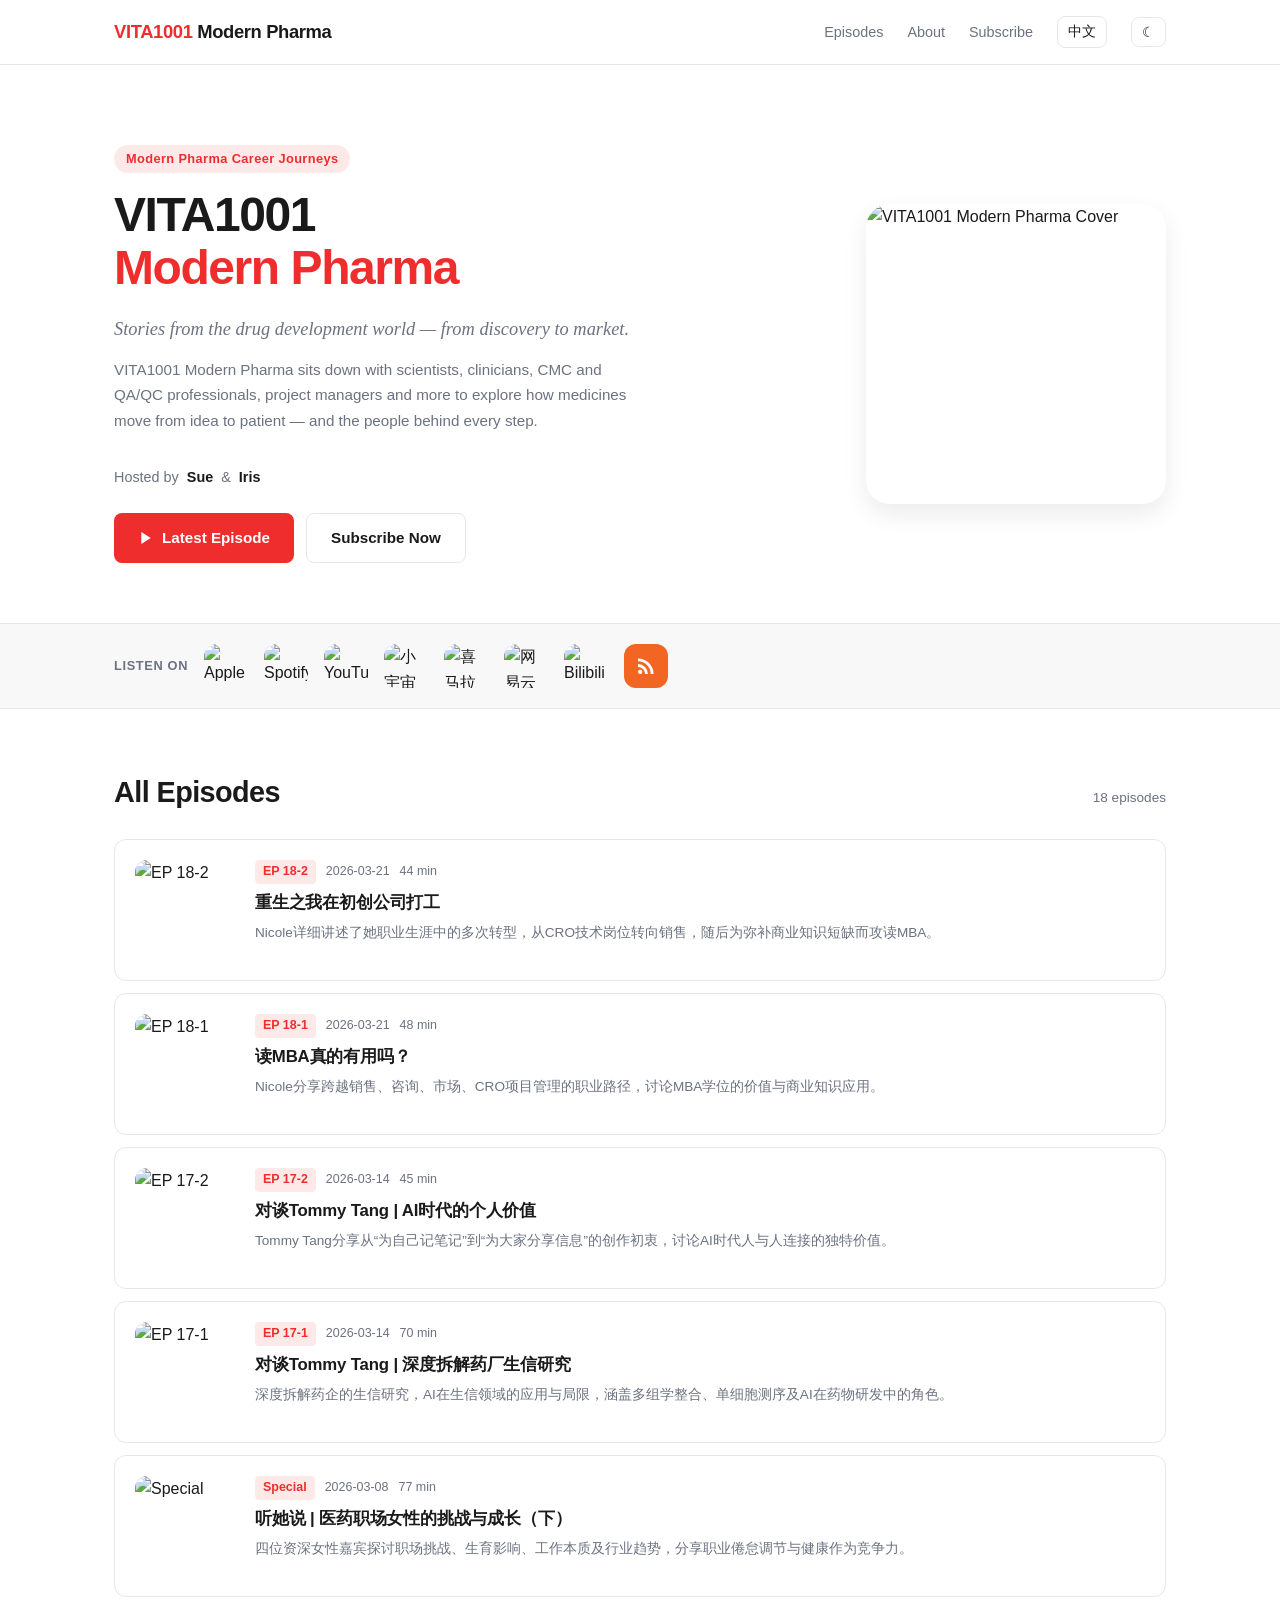
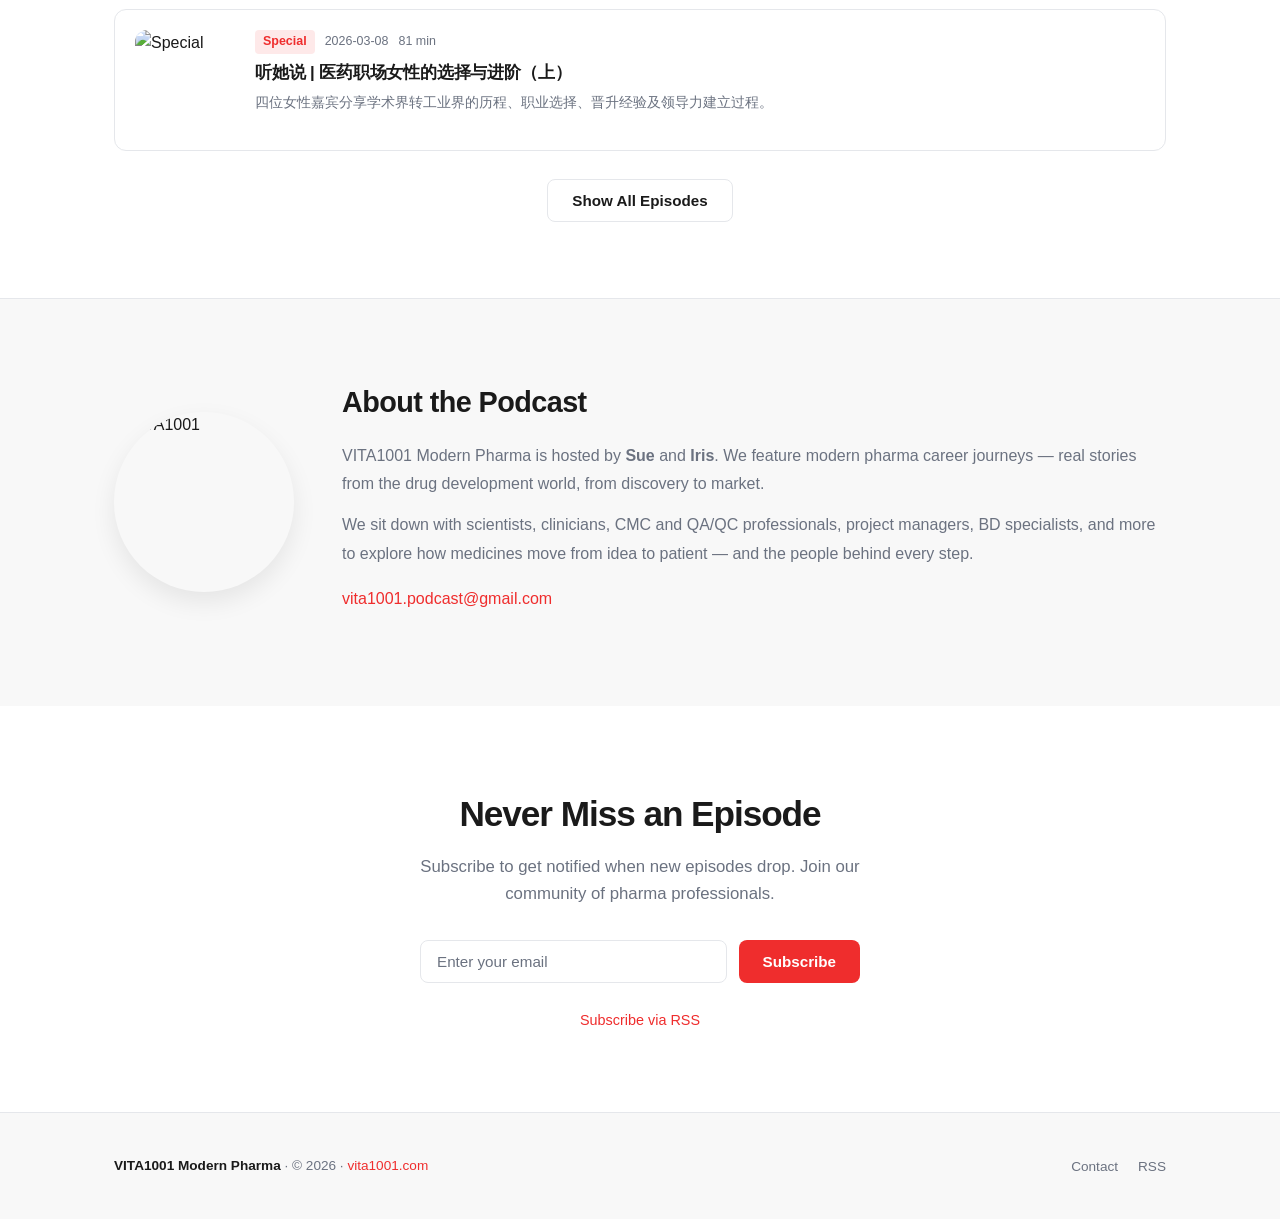
==== commit 0e516f28: "Use real App Store icons for all platform links - Apple Podcasts, Spotify, YouTube Music, 小宇宙, 喜马拉雅," ====
--- a/index.html
+++ b/index.html
@@ -141,13 +141,12 @@
     .platforms-label { font-size: 0.8rem; font-weight: 600; color: var(--text-secondary); text-transform: uppercase; letter-spacing: 0.05em; }
     .platform-link {
       display: inline-flex; align-items: center; justify-content: center;
-      border-radius: 12px; border: none; background: var(--icon-bg, #1c1c1e);
+      border-radius: 12px; border: none; background: transparent;
       transition: all 0.2s; cursor: pointer; width: 44px; height: 44px;
-      box-shadow: 0 1px 3px rgba(0,0,0,0.1);
-    }
-    .platform-link:hover { transform: translateY(-2px); box-shadow: var(--shadow-lg); }
-    .platform-link svg { width: 24px; height: 24px; fill: var(--icon-color, #fff); transition: opacity 0.2s; }
-    .platform-link:hover svg { opacity: 0.85; }
+      overflow: hidden;
+    }
+    .platform-link:hover { transform: translateY(-3px) scale(1.05); }
+    .platform-link img { width: 100%; height: 100%; object-fit: cover; border-radius: 12px; }
 
     /* ===== Section Header ===== */
     .section-header {
@@ -300,36 +299,36 @@
     <div class="platforms-inner">
       <span class="platforms-label" data-en="Listen on" data-zh="&#25910;&#21548;&#24179;&#21488;">Listen on</span>
       <!-- Apple Podcasts -->
-      <a href="https://podcasts.apple.com/us/podcast/vita1001-modern-pharma/id1749690729" target="_blank" class="platform-link" title="Apple Podcasts" style="--icon-bg:#1c1c1e;--icon-color:#b150e2">
-        <svg viewBox="0 0 24 24"><path d="M12.001 0C5.374 0 .002 5.373.002 12s5.372 12 12 12c6.626 0 11.997-5.373 11.997-12S18.627 0 12.001 0zm-.002 4.308a7.69 7.69 0 017.69 7.691 7.64 7.64 0 01-.535 2.871.55.55 0 01-1.03-.399 6.52 6.52 0 00.432-2.472 6.556 6.556 0 10-13.113 0c0 .892.136 1.717.432 2.472a.55.55 0 01-1.03.399 7.64 7.64 0 01-.536-2.871 7.69 7.69 0 017.69-7.69zm0 3.36a4.33 4.33 0 014.33 4.33c0 .686-.159 1.334-.443 1.913a.55.55 0 01-.984-.5c.216-.44.294-.93.294-1.413a3.197 3.197 0 10-6.394 0c0 .483.078.972.294 1.413a.55.55 0 01-.984.5 4.29 4.29 0 01-.443-1.913 4.33 4.33 0 014.33-4.33zm0 3.3a1.032 1.032 0 100 2.063 1.032 1.032 0 000-2.063zm-.91 2.725c-.16.28-.237.607-.237.974 0 .413.035 1.307.103 2.682.069 1.376.103 2.374.103 2.995 0 .38.131.7.395.956.263.258.567.377.912.354.345-.022.62-.16.826-.412.206-.254.308-.553.308-.899 0-.62.035-1.619.103-2.995.069-1.375.103-2.269.103-2.682 0-.212-.033-.41-.1-.597a1.19 1.19 0 00-.346-.532 1.07 1.07 0 00-.592-.17h-.452c-.21 0-.41.057-.592.17a1.11 1.11 0 00-.342.346z"/></svg>
+      <a href="https://podcasts.apple.com/us/podcast/vita1001-modern-pharma/id1749690729" target="_blank" class="platform-link" title="Apple Podcasts">
+        <img src="https://is1-ssl.mzstatic.com/image/thumb/Purple221/v4/a2/ad/ff/a2adff60-629b-5dbd-117d-82dede11f26b/podcasts-0-0-1x_U007epad-0-1-0-sRGB-85-220.png/100x100bb.jpg" alt="Apple Podcasts">
       </a>
       <!-- Spotify -->
-      <a href="https://open.spotify.com/show/3apr3LdooPxfRLiuXrymzw" target="_blank" class="platform-link" title="Spotify" style="--icon-bg:#191414;--icon-color:#1DB954">
-        <svg viewBox="0 0 24 24"><path d="M12 0C5.4 0 0 5.4 0 12s5.4 12 12 12 12-5.4 12-12S18.66 0 12 0zm5.521 17.34c-.24.359-.66.48-1.021.24-2.82-1.74-6.36-2.101-10.561-1.141-.418.122-.779-.179-.899-.539-.12-.421.18-.78.54-.9 4.56-1.021 8.52-.6 11.64 1.32.42.18.479.659.301 1.02zm1.44-3.3c-.301.42-.841.6-1.262.3-3.239-1.98-8.159-2.58-11.939-1.38-.479.12-1.02-.12-1.14-.6-.12-.48.12-1.021.6-1.141C9.6 9.9 15 10.561 18.72 12.84c.361.181.54.78.241 1.2zm.12-3.36C15.24 8.4 8.82 8.16 5.16 9.301c-.6.179-1.2-.181-1.38-.721-.18-.601.18-1.2.72-1.381 4.26-1.26 11.28-1.02 15.721 1.621.539.3.719 1.02.419 1.56-.299.421-1.02.599-1.559.3z"/></svg>
+      <a href="https://open.spotify.com/show/3apr3LdooPxfRLiuXrymzw" target="_blank" class="platform-link" title="Spotify">
+        <img src="https://is1-ssl.mzstatic.com/image/thumb/Purple211/v4/fc/40/45/fc404575-f167-18b7-191e-c4a51122740e/AppIcon-0-0-1x_U007epad-0-1-0-0-sRGB-85-220.png/100x100bb.jpg" alt="Spotify">
       </a>
       <!-- YouTube Music -->
-      <a href="https://music.youtube.com/playlist?list=PLPjuTfcQgi3b1aeb5knmtNwT-mX2B52TM&si=ppPeWNRkZ54Z3gGb" target="_blank" class="platform-link" title="YouTube Music" style="--icon-bg:#ffffff;--icon-color:#FF0000">
-        <svg viewBox="0 0 24 24"><path d="M23.498 6.186a3.016 3.016 0 00-2.122-2.136C19.505 3.545 12 3.545 12 3.545s-7.505 0-9.377.505A3.017 3.017 0 00.502 6.186C0 8.07 0 12 0 12s0 3.93.502 5.814a3.016 3.016 0 002.122 2.136c1.871.505 9.376.505 9.376.505s7.505 0 9.377-.505a3.015 3.015 0 002.122-2.136C24 15.93 24 12 24 12s0-3.93-.502-5.814zM9.545 15.568V8.432L15.818 12l-6.273 3.568z"/></svg>
+      <a href="https://music.youtube.com/playlist?list=PLPjuTfcQgi3b1aeb5knmtNwT-mX2B52TM&si=ppPeWNRkZ54Z3gGb" target="_blank" class="platform-link" title="YouTube Music">
+        <img src="https://is1-ssl.mzstatic.com/image/thumb/Purple211/v4/70/0d/46/700d46f2-3dbd-7a5e-41af-050939771110/logo_youtube_music_2024_q4_color-0-1x_U007emarketing-0-0-0-7-0-0-0-85-220-0.png/100x100bb.jpg" alt="YouTube Music">
       </a>
       <!-- 小宇宙 -->
-      <a href="https://www.xiaoyuzhoufm.com/podcast/66243f4ded3fd4d8ef79b84e" target="_blank" class="platform-link" title="&#23567;&#23431;&#23449;" style="--icon-bg:#1b2a4a;--icon-color:#6ec6d8">
-        <svg viewBox="0 0 24 24"><ellipse cx="12" cy="12" rx="11" ry="4.5" fill="none" stroke="#6ec6d8" stroke-width="1.2" transform="rotate(-25 12 12)"/><circle cx="12" cy="12" r="4.5" fill="#6ec6d8"/><circle cx="12" cy="12" r="2" fill="#1b2a4a"/></svg>
+      <a href="https://www.xiaoyuzhoufm.com/podcast/66243f4ded3fd4d8ef79b84e" target="_blank" class="platform-link" title="&#23567;&#23431;&#23449;">
+        <img src="https://is1-ssl.mzstatic.com/image/thumb/Purple211/v4/65/53/35/655335f5-9991-f679-a8a4-e2948ba01244/AppIcon-0-0-1x_U007ephone-0-1-85-220.png/100x100bb.jpg" alt="&#23567;&#23431;&#23449;">
       </a>
       <!-- 喜马拉雅 -->
-      <a href="https://xima.tv/1_kBU161?_sonic=0" target="_blank" class="platform-link" title="&#21916;&#39532;&#25289;&#38597;" style="--icon-bg:#f04b23;--icon-color:#ffffff">
-        <svg viewBox="0 0 24 24"><path d="M3.5 18.5L12 4l8.5 14.5H3.5zm4.3-2h8.4L12 8.5l-4.2 8z"/></svg>
+      <a href="https://xima.tv/1_kBU161?_sonic=0" target="_blank" class="platform-link" title="&#21916;&#39532;&#25289;&#38597;">
+        <img src="https://is1-ssl.mzstatic.com/image/thumb/Purple221/v4/6d/7f/a3/6d7fa357-6450-9f9f-9ba9-b02a392d2dfb/AppIcon-0-1x_U007emarketing-0-8-0-sRGB-85-220-0.png/100x100bb.jpg" alt="&#21916;&#39532;&#25289;&#38597;">
       </a>
       <!-- 网易云音乐 -->
-      <a href="https://163cn.tv/31QptTx" target="_blank" class="platform-link" title="&#32593;&#26131;&#20113;&#38899;&#20048;" style="--icon-bg:#C20C0C;--icon-color:#ffffff">
-        <svg viewBox="0 0 24 24"><path d="M12 0C5.373 0 0 5.373 0 12s5.373 12 12 12 12-5.373 12-12S18.627 0 12 0zm.22 5.2c.442 0 .801.098 1.076.293.275.195.47.471.587.828.117.357.14.774.066 1.252l-.553 3.262a3.6 3.6 0 011.81 1.274 3.44 3.44 0 01.622 2.028c0 .632-.156 1.217-.469 1.756a3.558 3.558 0 01-1.288 1.288 3.441 3.441 0 01-1.756.469c-.632 0-1.217-.156-1.756-.469a3.558 3.558 0 01-1.288-1.288 3.441 3.441 0 01-.469-1.756c0-.749.195-1.429.586-2.04a3.6 3.6 0 011.598-1.35l.553-3.202c.039-.234.01-.407-.088-.518-.098-.112-.254-.168-.469-.168-.273 0-.583.13-.93.39-.346.26-.67.605-.968 1.035a7.41 7.41 0 00-.785 1.445 4.57 4.57 0 00-.358 1.358l-.082.87c-.02.157-.068.275-.147.352a.45.45 0 01-.323.117.45.45 0 01-.34-.147.543.543 0 01-.13-.37l.082-.87a5.61 5.61 0 01.452-1.722 8.72 8.72 0 01.95-1.722 5.95 5.95 0 011.206-1.282c.456-.352.936-.528 1.44-.528zM12 12.4a2.4 2.4 0 100 4.8 2.4 2.4 0 000-4.8z"/></svg>
+      <a href="https://163cn.tv/31QptTx" target="_blank" class="platform-link" title="&#32593;&#26131;&#20113;&#38899;&#20048;">
+        <img src="https://is1-ssl.mzstatic.com/image/thumb/Purple221/v4/26/e7/cc/26e7cc4e-b0a6-6563-7319-8245bb83cce7/appIconNew-0-1x_U007epad-0-1-0-85-220-0.png/100x100bb.jpg" alt="&#32593;&#26131;&#20113;&#38899;&#20048;">
       </a>
       <!-- Bilibili -->
-      <a href="#" target="_blank" class="platform-link" title="Bilibili" style="--icon-bg:#fdf0f3;--icon-color:#FB7299">
-        <svg viewBox="0 0 24 24"><path d="M17.813 4.653h.854c1.51.054 2.769.578 3.773 1.574 1.004.995 1.524 2.249 1.56 3.76v7.36c-.036 1.51-.556 2.769-1.56 3.773s-2.262 1.524-3.773 1.56H5.333c-1.51-.036-2.769-.556-3.773-1.56S.036 18.858 0 17.347v-7.36c.036-1.511.556-2.765 1.56-3.76 1.004-.996 2.262-1.52 3.773-1.574h.774l-1.174-1.12a1.234 1.234 0 01-.373-.906c0-.356.124-.659.373-.907l.027-.027c.267-.249.573-.373.92-.373.347 0 .653.124.92.373L9.653 4.44c.071.071.134.142.187.213h4.267a.836.836 0 01.16-.213l2.853-2.747c.267-.249.573-.373.92-.373.347 0 .662.151.929.4.267.249.391.551.391.907 0 .355-.124.657-.373.906zM5.333 7.24c-.746.018-1.373.276-1.88.773-.506.498-.769 1.13-.786 1.894v7.52c.017.764.28 1.395.786 1.893.507.498 1.134.756 1.88.773h13.334c.746-.017 1.373-.275 1.88-.773.506-.498.769-1.129.786-1.893v-7.52c-.017-.765-.28-1.396-.786-1.894-.507-.497-1.134-.755-1.88-.773zM8 11.107c.373 0 .684.124.933.373.25.249.383.569.4.96v1.173c-.017.391-.15.711-.4.96-.249.25-.56.374-.933.374s-.684-.125-.933-.374c-.25-.249-.383-.569-.4-.96V12.44c.017-.391.15-.711.4-.96.249-.249.56-.373.933-.373zm8 0c.373 0 .684.124.933.373.25.249.383.569.4.96v1.173c-.017.391-.15.711-.4.96-.249.25-.56.374-.933.374s-.684-.125-.933-.374c-.25-.249-.383-.569-.4-.96V12.44c.017-.391.15-.711.4-.96.249-.249.56-.373.933-.373z"/></svg>
+      <a href="#" target="_blank" class="platform-link" title="Bilibili">
+        <img src="https://is1-ssl.mzstatic.com/image/thumb/Purple211/v4/48/f3/49/48f349f2-cf5e-1a96-8a83-e50c6646e55e/AppIcon-0-0-1x_U007epad-0-1-0-85-220.png/100x100bb.jpg" alt="Bilibili">
       </a>
       <!-- RSS -->
-      <a href="https://anchor.fm/s/f526e620/podcast/rss" target="_blank" class="platform-link" title="RSS Feed" style="--icon-bg:#F26522;--icon-color:#ffffff">
-        <svg viewBox="0 0 24 24"><path d="M6.18 15.64a2.18 2.18 0 010 4.36 2.18 2.18 0 010-4.36zM4 4.44A15.56 15.56 0 0119.56 20h-2.83A12.73 12.73 0 004 7.27V4.44zm0 5.66a9.9 9.9 0 019.9 9.9h-2.83A7.07 7.07 0 004 12.93V10.1z"/></svg>
+      <a href="https://anchor.fm/s/f526e620/podcast/rss" target="_blank" class="platform-link" title="RSS Feed" style="background:#F26522;">
+        <svg viewBox="0 0 24 24" style="width:24px;height:24px;fill:#fff"><path d="M6.18 15.64a2.18 2.18 0 010 4.36 2.18 2.18 0 010-4.36zM4 4.44A15.56 15.56 0 0119.56 20h-2.83A12.73 12.73 0 004 7.27V4.44zm0 5.66a9.9 9.9 0 019.9 9.9h-2.83A7.07 7.07 0 004 12.93V10.1z"/></svg>
       </a>
     </div>
   </section>
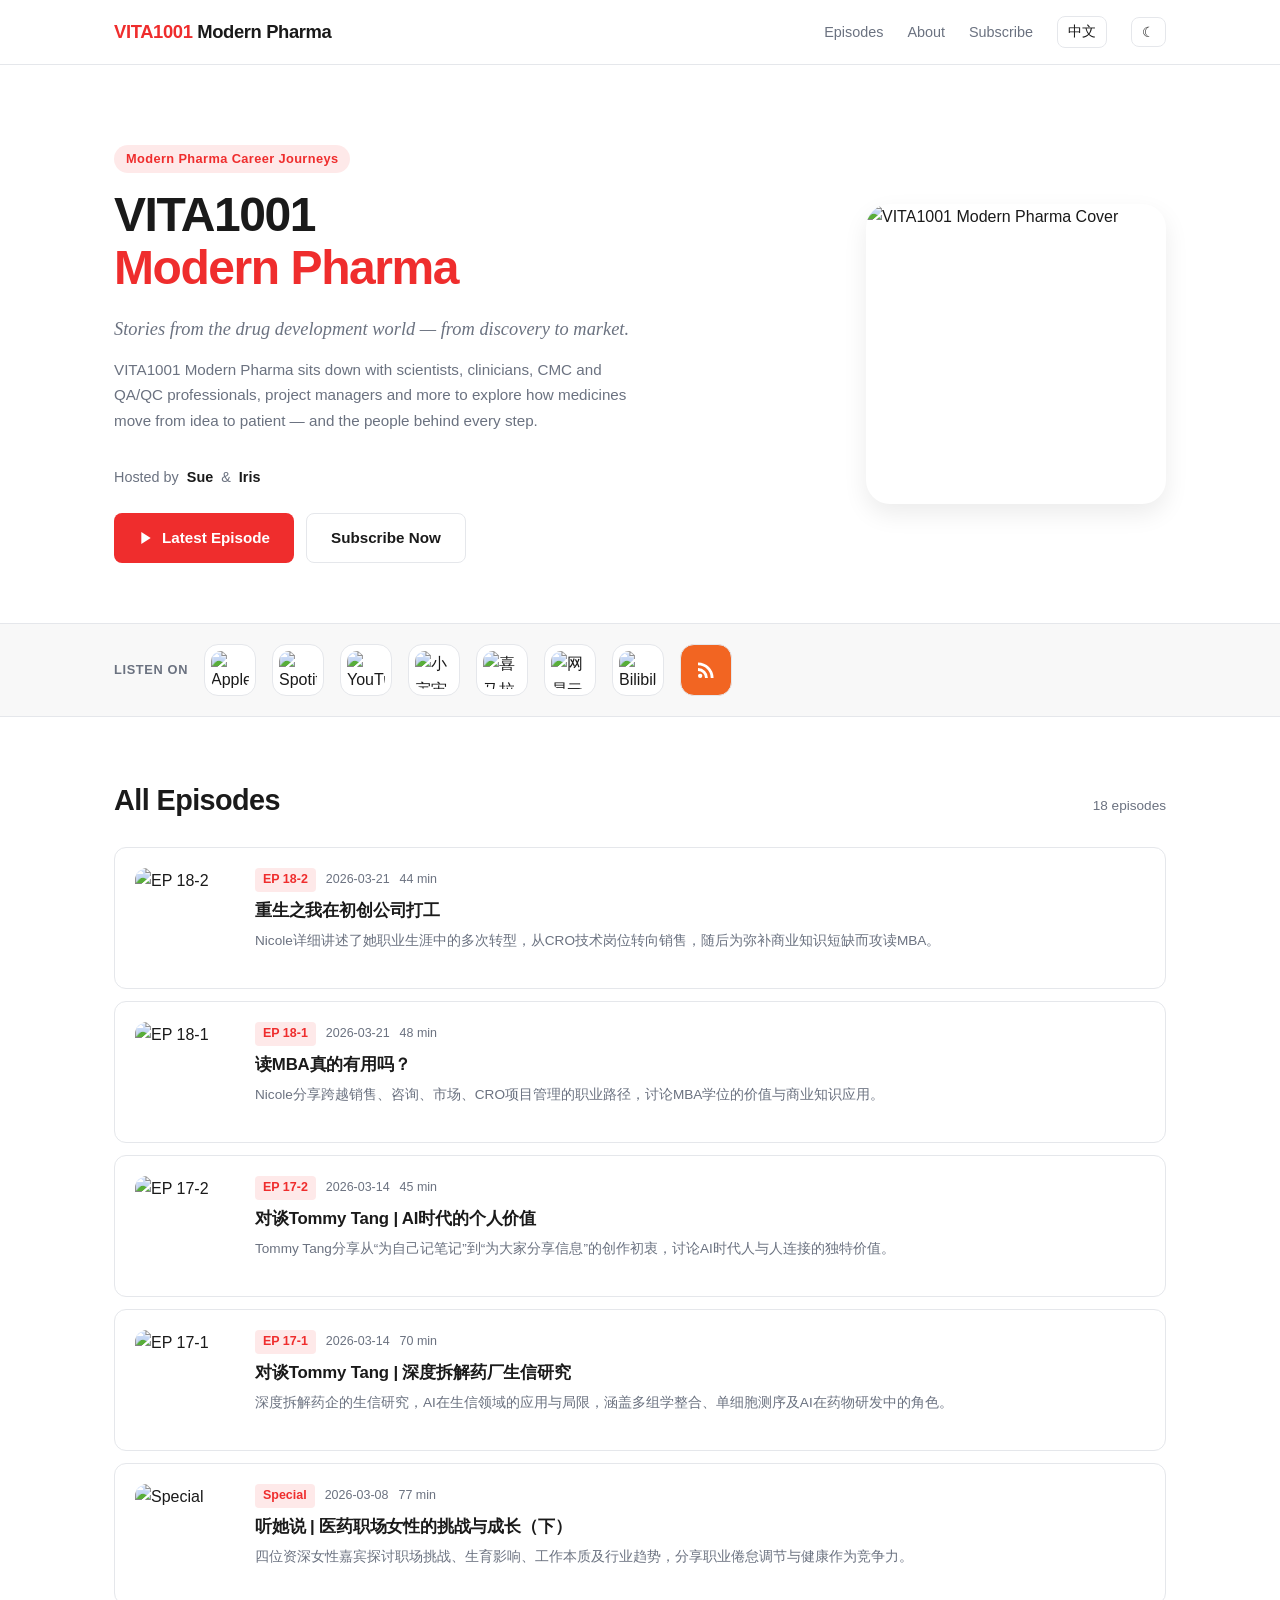
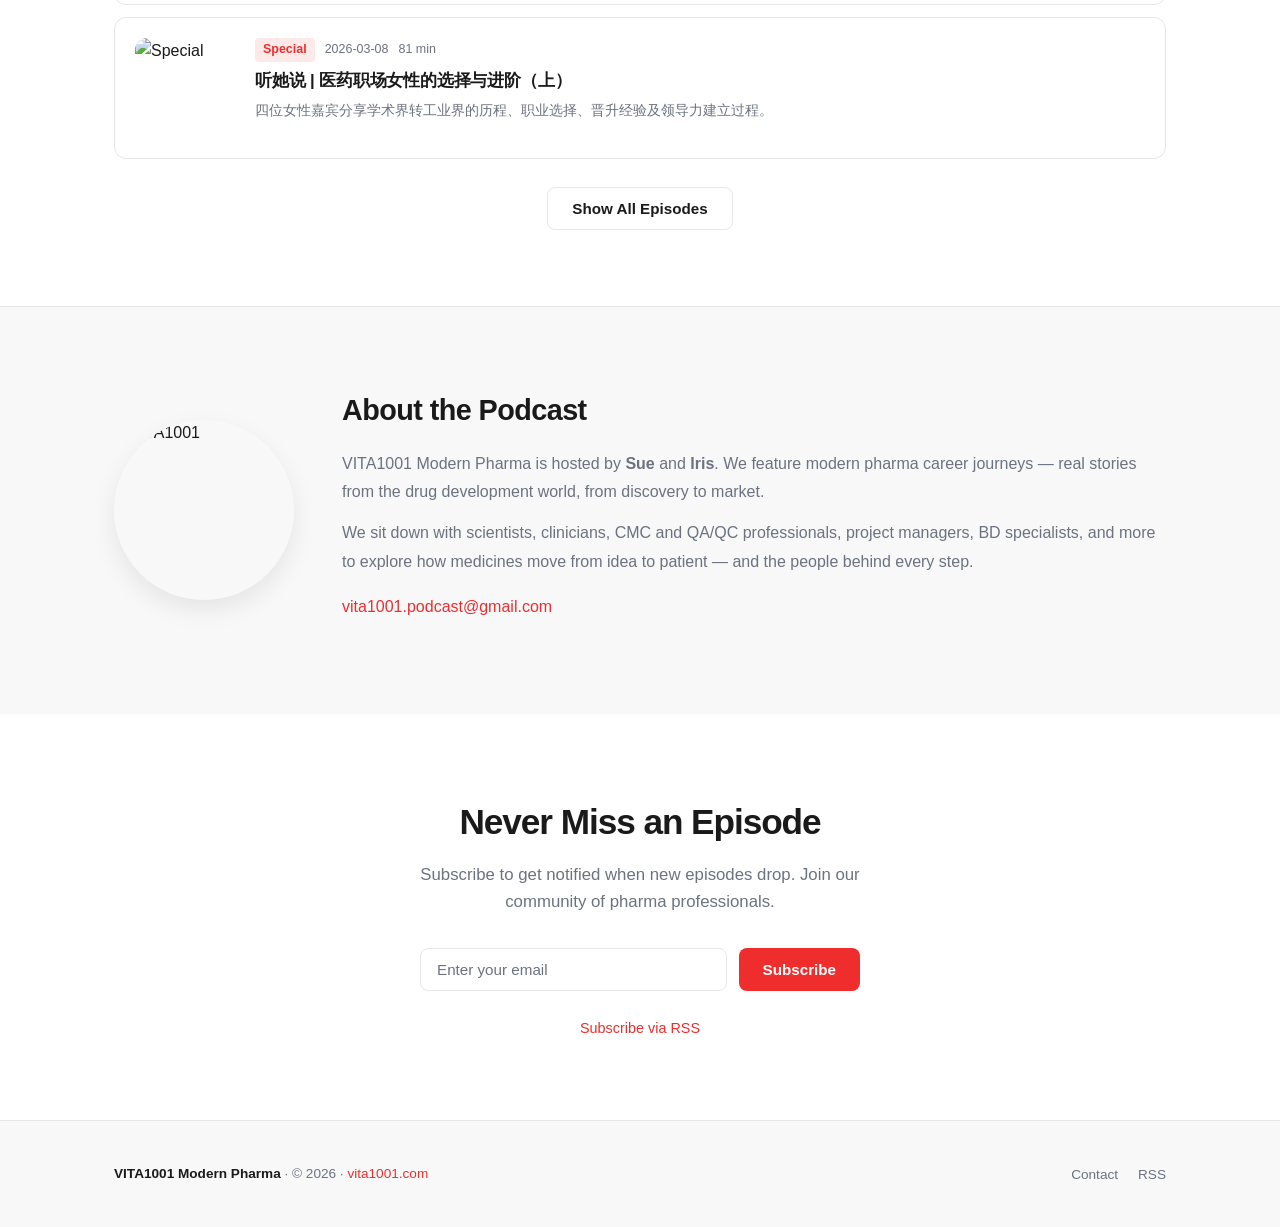
==== commit 3221aeee: "Add bordered container around platform icons matching reference design Co-Authored-By: Claude Opus 4" ====
--- a/index.html
+++ b/index.html
@@ -141,12 +141,13 @@
     .platforms-label { font-size: 0.8rem; font-weight: 600; color: var(--text-secondary); text-transform: uppercase; letter-spacing: 0.05em; }
     .platform-link {
       display: inline-flex; align-items: center; justify-content: center;
-      border-radius: 12px; border: none; background: transparent;
-      transition: all 0.2s; cursor: pointer; width: 44px; height: 44px;
-      overflow: hidden;
-    }
-    .platform-link:hover { transform: translateY(-3px) scale(1.05); }
-    .platform-link img { width: 100%; height: 100%; object-fit: cover; border-radius: 12px; }
+      border-radius: 14px; border: 1.5px solid var(--border); background: var(--card-bg);
+      transition: all 0.2s; cursor: pointer; width: 52px; height: 52px;
+      padding: 6px;
+    }
+    .platform-link:hover { transform: translateY(-3px); box-shadow: var(--shadow-lg); border-color: transparent; }
+    .platform-link img { width: 100%; height: 100%; object-fit: cover; border-radius: 10px; }
+    .platform-link svg { border-radius: 10px; }
 
     /* ===== Section Header ===== */
     .section-header {
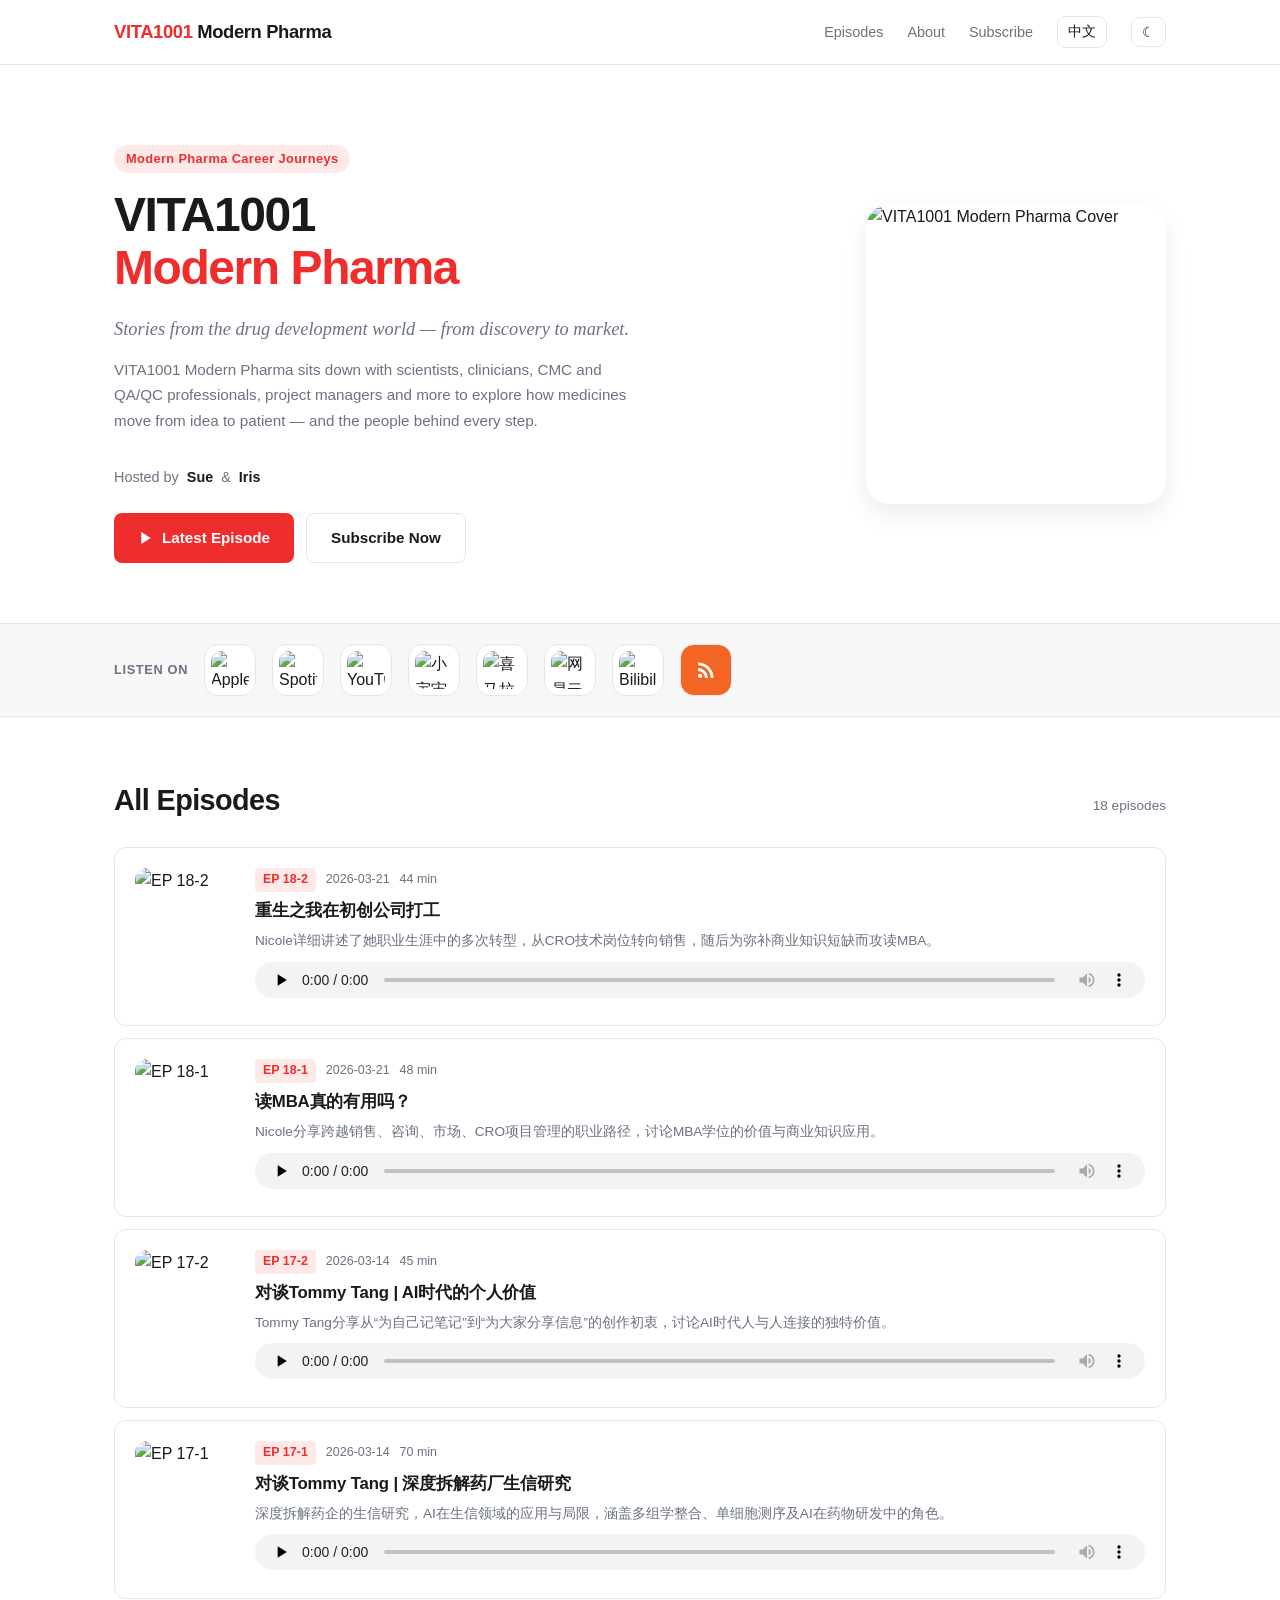
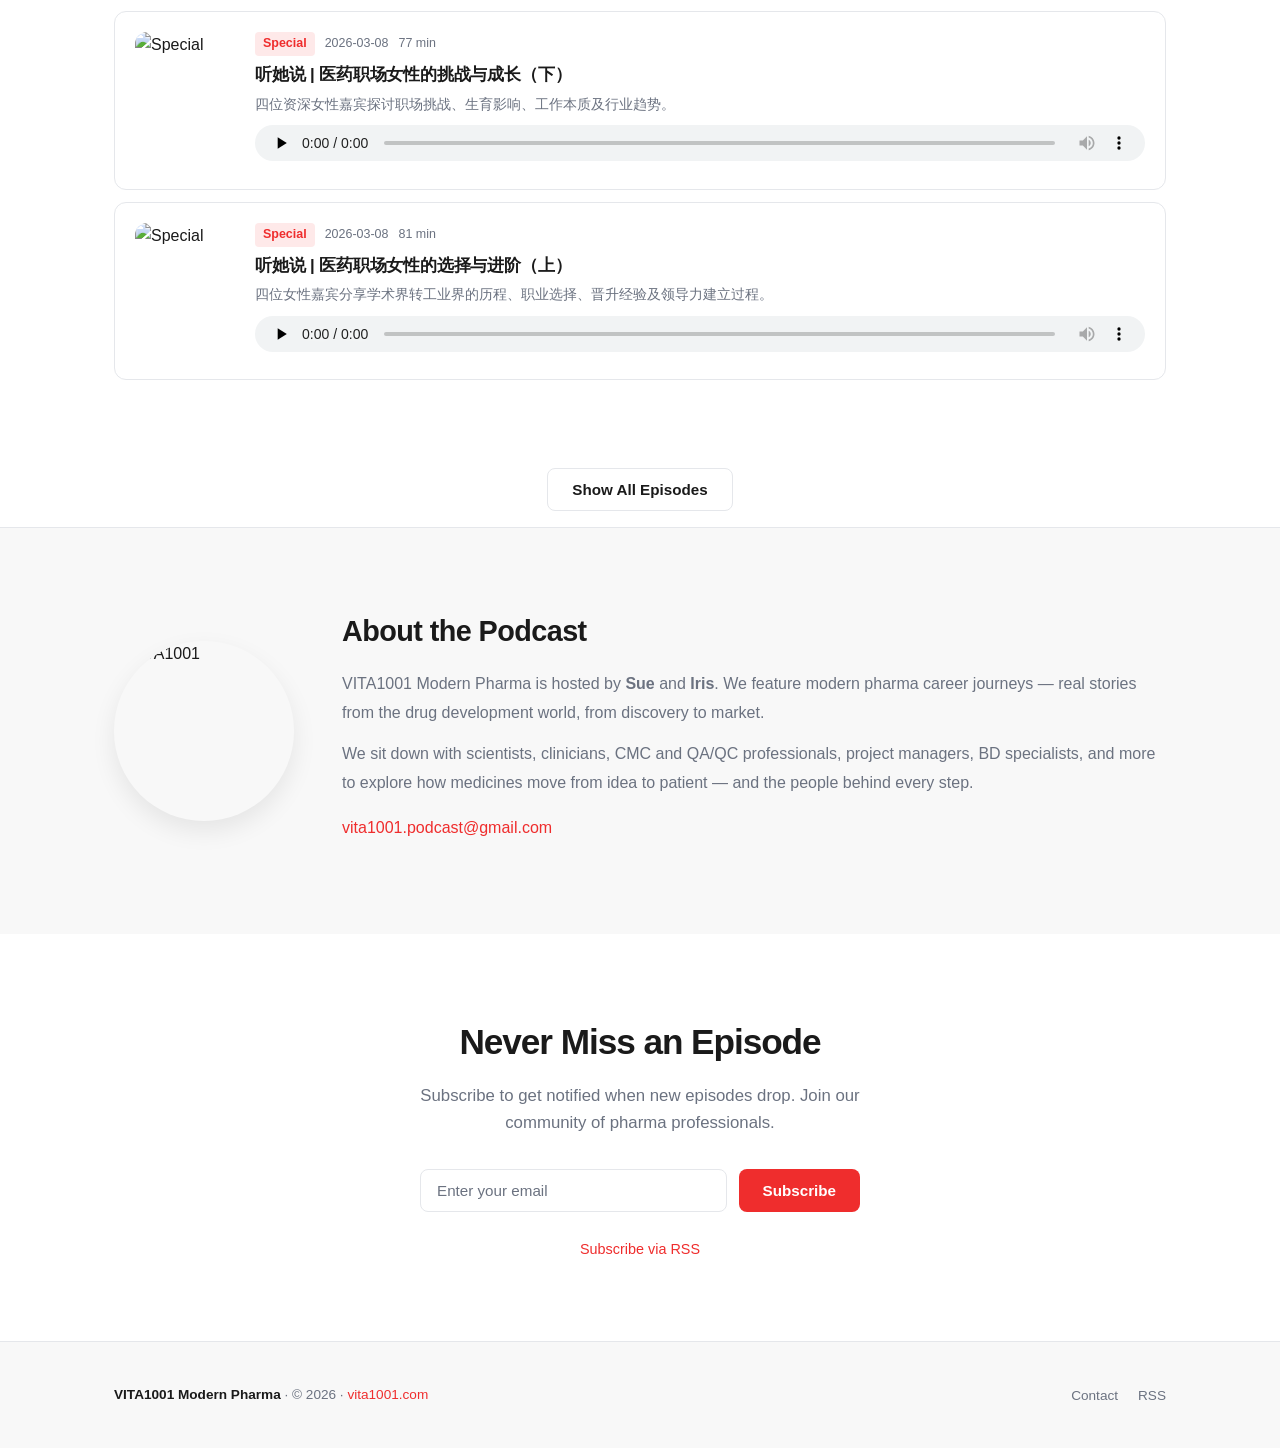
==== commit 9e4bb6e7: "Add inline audio players and Apple Podcasts links for all episodes - Each episode has an HTML5 audio" ====
--- a/index.html
+++ b/index.html
@@ -190,6 +190,16 @@
     }
 
     .episode-hidden { display: none; }
+
+    .episode-info h3 a { color: inherit; transition: color 0.2s; }
+    .episode-info h3 a:hover { color: var(--accent); }
+
+    .episode-player {
+      margin-top: 10px;
+    }
+    .episode-player audio {
+      width: 100%; height: 36px; border-radius: 6px;
+    }
 
     /* ===== About ===== */
     .about { background: var(--bg-secondary); border-top: 1px solid var(--border); }
@@ -340,174 +350,52 @@
     <span style="font-size:0.85rem;color:var(--text-secondary)">18 episodes</span>
   </div>
 
-  <section class="episodes">
-    <div class="episode-card">
-      <div class="episode-thumb"><img src="https://d3t3ozftmdmh3i.cloudfront.net/staging/podcast_uploaded_nologo/41029672/41029672-1748994098765-e017571eede89.jpg" alt="EP 18-2"></div>
+  <section class="episodes" id="episodes-list"></section>
+  <div style="text-align:center; padding: 16px 0; max-width:1100px; margin:0 auto;">
+    <button class="btn btn-outline" id="show-more-btn" onclick="toggleShowMore()" data-en="Show All Episodes" data-zh="&#26174;&#31034;&#25152;&#26377;&#21095;&#38598;">Show All Episodes</button>
+  </div>
+
+  <script>
+  const COVER = 'https://d3t3ozftmdmh3i.cloudfront.net/staging/podcast_uploaded_nologo/41029672/41029672-1748994098765-e017571eede89.jpg';
+  const AP = 'https://podcasts.apple.com/us/podcast/vita1001-modern-pharma/id1749690729?i=';
+  const episodes = [
+    {ep:'EP 18-2',date:'2026-03-21',dur:'44 min',title:'\u91cd\u751f\u4e4b\u6211\u5728\u521d\u521b\u516c\u53f8\u6253\u5de5',desc:'Nicole\u8be6\u7ec6\u8bb2\u8ff0\u4e86\u5979\u804c\u4e1a\u751f\u6daf\u4e2d\u7684\u591a\u6b21\u8f6c\u578b\uff0c\u4eceCRO\u6280\u672f\u5c97\u4f4d\u8f6c\u5411\u9500\u552e\uff0c\u968f\u540e\u4e3a\u5f25\u8865\u5546\u4e1a\u77e5\u8bc6\u77ed\u7f3a\u800c\u653b\u8bfbMBA\u3002',ap:'1000756489614',audio:'https://anchor.fm/s/f526e620/podcast/play/117261126/https%3A%2F%2Fd3ctxlq1ktw2nl.cloudfront.net%2Fstaging%2F2026-2-21%2F2f5b0052-eabe-6b7d-a289-f5e445640817.mp3'},
+    {ep:'EP 18-1',date:'2026-03-21',dur:'48 min',title:'\u8bfbMBA\u771f\u7684\u6709\u7528\u5417\uff1f',desc:'Nicole\u5206\u4eab\u8de8\u8d8a\u9500\u552e\u3001\u54a8\u8be2\u3001\u5e02\u573a\u3001CRO\u9879\u76ee\u7ba1\u7406\u7684\u804c\u4e1a\u8def\u5f84\uff0c\u8ba8\u8bbaMBA\u5b66\u4f4d\u7684\u4ef7\u503c\u4e0e\u5546\u4e1a\u77e5\u8bc6\u5e94\u7528\u3002',ap:'1000756484076',audio:'https://anchor.fm/s/f526e620/podcast/play/117260843/https%3A%2F%2Fd3ctxlq1ktw2nl.cloudfront.net%2Fstaging%2F2026-2-21%2Fbcd1f2d2-eda4-62b9-901b-b8ff30726270.mp3'},
+    {ep:'EP 17-2',date:'2026-03-14',dur:'45 min',title:'\u5bf9\u8c08Tommy Tang | AI\u65f6\u4ee3\u7684\u4e2a\u4eba\u4ef7\u503c',desc:'Tommy Tang\u5206\u4eab\u4ece\u201c\u4e3a\u81ea\u5df1\u8bb0\u7b14\u8bb0\u201d\u5230\u201c\u4e3a\u5927\u5bb6\u5206\u4eab\u4fe1\u606f\u201d\u7684\u521b\u4f5c\u521d\u8877\uff0c\u8ba8\u8bbaAI\u65f6\u4ee3\u4eba\u4e0e\u4eba\u8fde\u63a5\u7684\u72ec\u7279\u4ef7\u503c\u3002',ap:'1000755325629',audio:'https://anchor.fm/s/f526e620/podcast/play/116926281/https%3A%2F%2Fd3ctxlq1ktw2nl.cloudfront.net%2Fstaging%2F2026-2-14%2F980802b5-1af4-371e-7061-eb3f3c142dd5.mp3'},
+    {ep:'EP 17-1',date:'2026-03-14',dur:'70 min',title:'\u5bf9\u8c08Tommy Tang | \u6df1\u5ea6\u62c6\u89e3\u836f\u5382\u751f\u4fe1\u7814\u7a76',desc:'\u6df1\u5ea6\u62c6\u89e3\u836f\u4f01\u7684\u751f\u4fe1\u7814\u7a76\uff0cAI\u5728\u751f\u4fe1\u9886\u57df\u7684\u5e94\u7528\u4e0e\u5c40\u9650\uff0c\u6db5\u76d6\u591a\u7ec4\u5b66\u6574\u5408\u3001\u5355\u7ec6\u80de\u6d4b\u5e8f\u53caAI\u5728\u836f\u7269\u7814\u53d1\u4e2d\u7684\u89d2\u8272\u3002',ap:'1000755325692',audio:'https://anchor.fm/s/f526e620/podcast/play/116926161/https%3A%2F%2Fd3ctxlq1ktw2nl.cloudfront.net%2Fstaging%2F2026-2-14%2Fc477bea3-b0cc-29ba-ab4e-ffaac0d2bee8.mp3'},
+    {ep:'Special',date:'2026-03-08',dur:'77 min',title:'\u542c\u5979\u8bf4 | \u533b\u836f\u804c\u573a\u5973\u6027\u7684\u6311\u6218\u4e0e\u6210\u957f\uff08\u4e0b\uff09',desc:'\u56db\u4f4d\u8d44\u6df1\u5973\u6027\u5609\u5bbe\u63a2\u8ba8\u804c\u573a\u6311\u6218\u3001\u751f\u80b2\u5f71\u54cd\u3001\u5de5\u4f5c\u672c\u8d28\u53ca\u884c\u4e1a\u8d8b\u52bf\u3002',ap:'1000753831919',audio:'https://anchor.fm/s/f526e620/podcast/play/116558531/https%3A%2F%2Fd3ctxlq1ktw2nl.cloudfront.net%2Fstaging%2F2026-2-8%2F419516684-44100-2-dd54b9ccd8495.m4a'},
+    {ep:'Special',date:'2026-03-08',dur:'81 min',title:'\u542c\u5979\u8bf4 | \u533b\u836f\u804c\u573a\u5973\u6027\u7684\u9009\u62e9\u4e0e\u8fdb\u9636\uff08\u4e0a\uff09',desc:'\u56db\u4f4d\u5973\u6027\u5609\u5bbe\u5206\u4eab\u5b66\u672f\u754c\u8f6c\u5de5\u4e1a\u754c\u7684\u5386\u7a0b\u3001\u804c\u4e1a\u9009\u62e9\u3001\u664b\u5347\u7ecf\u9a8c\u53ca\u9886\u5bfc\u529b\u5efa\u7acb\u8fc7\u7a0b\u3002',ap:'1000753831405',audio:'https://anchor.fm/s/f526e620/podcast/play/116558420/https%3A%2F%2Fd3ctxlq1ktw2nl.cloudfront.net%2Fstaging%2F2026-2-8%2F419516536-44100-2-1e7292b35af7.m4a'},
+    {ep:'EP 15',date:'2026-03-04',dur:'54 min',title:'\u4e2d\u533b\u8bbf\u8c08 | \u8521\u9526\u82b3\u8001\u5e08\u7684\u884c\u533b\u5fd7',desc:'\u8521\u9526\u82b3\u5206\u4eab60\u5e74\u884c\u533b\u7ecf\u5386\uff0c\u8ba8\u8bba\u4e2d\u533b\u8fa8\u8bc1\u65bd\u6cbb\u3001\u70ae\u5236\u5b66\u53ca\u4e2d\u836f\u73b0\u4ee3\u5316\u3002',ap:'1000752970762',audio:'https://anchor.fm/s/f526e620/podcast/play/116356177/https%3A%2F%2Fd3ctxlq1ktw2nl.cloudfront.net%2Fstaging%2F2026-2-4%2F419239527-44100-2-220a4700bc5a3.m4a'},
+    {ep:'EP 14-2',date:'2026-02-04',dur:'30 min',title:'\u751f\u7269\u4f20\u611f\u5668 | \u4e2a\u4eba\u6210\u957f\u4e0e\u56e2\u961f\u7ba1\u7406',desc:'Matt\u535a\u58eb\u5206\u4eab\u5982\u4f55\u5e26\u9886\u8de8\u804c\u80fd\u56e2\u961f\u3001\u4e89\u53d6\u5347\u804c\u52a0\u85aa\u673a\u4f1a\u53ca\u751f\u7269\u4f20\u611f\u5668\u672a\u6765\u53d1\u5c55\u3002',ap:'1000748252572',audio:'https://anchor.fm/s/f526e620/podcast/play/115034177/https%3A%2F%2Fd3ctxlq1ktw2nl.cloudfront.net%2Fstaging%2F2026-1-4%2F417473781-44100-2-0fc40b60fc3a9.m4a'},
+    {ep:'EP 14-1',date:'2026-02-04',dur:'43 min',title:'\u751f\u7269\u4f20\u611f\u5668 | CGM\u6280\u672f\u4e0e\u771f\u5b9e\u6311\u6218',desc:'Matt\u535a\u58eb\u5206\u4eab\u4eceCGM\u7535\u5316\u5b66\u539f\u7406\u5230\u5b66\u672f\u754c\u4e0e\u5de5\u4e1a\u754c\u7684\u5173\u952e\u5dee\u5f02\u3002',ap:'1000748250723',audio:'https://anchor.fm/s/f526e620/podcast/play/115033355/https%3A%2F%2Fd3ctxlq1ktw2nl.cloudfront.net%2Fstaging%2F2026-1-4%2F417472718-44100-2-b80b49bc6a1a7.m4a'},
+    {ep:'EP 13-2',date:'2025-12-09',dur:'35 min',title:'IC vs Manager | \u836f\u4f01\u8ba1\u91cf\u5de5\u7a0b\u7ba1\u7406\u5c97\u7ecf\u9a8c\u5206\u4eab',desc:'\u8d44\u6df1\u8ba1\u91cf\u5de5\u7a0b\u5e08\u5206\u4eab\u4eceIC\u5230Manager\u7684\u804c\u4e1a\u8f6c\u53d8\u3002',ap:'1000740379863',audio:'https://anchor.fm/s/f526e620/podcast/play/112354631/https%3A%2F%2Fd3ctxlq1ktw2nl.cloudfront.net%2Fstaging%2F2025-11-9%2F414028677-44100-2-b8e3e90c3904d.m4a'},
+    {ep:'EP 13-1',date:'2025-12-07',dur:'46 min',title:'Metrologist | \u836f\u4f01\u4eea\u5668\u7ba1\u7406\u5927\u5e08',desc:'\u8ba1\u91cf\u5b66\u786e\u4fdd\u6d4b\u91cf\u51c6\u786e\u4e14\u53ef\u91cd\u590d\uff0c\u6db5\u76d6\u9884\u9632\u6027\u7ef4\u62a4\u3001\u6821\u51c6\u4f53\u7cfb\u53ca\u5b9e\u9a8c\u5ba4\u57fa\u7840\u8bbe\u65bd\u3002',ap:'1000740119670',audio:'https://anchor.fm/s/f526e620/podcast/play/112280019/https%3A%2F%2Fd3ctxlq1ktw2nl.cloudfront.net%2Fstaging%2F2025-11-7%2F413931913-44100-2-c9ef7afc6774c.m4a'},
+    {ep:'EP 12-2',date:'2025-10-30',dur:'48 min',title:'\u751f\u7269\u533b\u836fBD\u6307\u5357 | \u8fdb\u9636\u5b9e\u64cd\u7bc7',desc:'\u5feb\u9e7f\u535a\u58eb\u5206\u4eab\u5ba2\u6237\u5173\u7cfb\u7ba1\u7406\u3001BD\u804c\u4e1a\u8def\u5f84\u3001\u6838\u5fc3\u6280\u80fd\u3002',ap:'1000734164058',audio:'https://anchor.fm/s/f526e620/podcast/play/110423646/https%3A%2F%2Fd3ctxlq1ktw2nl.cloudfront.net%2Fstaging%2F2025-9-30%2F410246400-44100-2-d0f011e680e39.m4a'},
+    {ep:'EP 12-1',date:'2025-10-16',dur:'62 min',title:'\u751f\u7269\u533b\u836fBD\u6307\u5357\uff08\u4e0a\u96c6\uff09',desc:'BD\u5b8c\u6574\u6d41\u7a0b\uff0c\u6db5\u76d6License in/out\u3001\u4ea4\u6613\u8bbe\u8ba1\u53ca\u4e2d\u7f8e\u533b\u836f\u5e02\u573a\u5dee\u5f02\u3002',ap:'1000732092661',audio:'https://anchor.fm/s/f526e620/podcast/play/109746870/https%3A%2F%2Fd3ctxlq1ktw2nl.cloudfront.net%2Fstaging%2F2025-9-16%2F409359598-44100-2-9905a03fc3416.m4a'},
+    {ep:'EP 11-2',date:'2025-09-11',dur:'31 min',title:'AI FOR SCIENCE \u4e0b\u96c6 | \u6d45\u8c08BD\u5165\u884c\u653b\u7565',desc:'\u6843\u5b50\u535a\u58eb\u5206\u4eab\u4ece\u79d1\u7814\u8d70\u5411BD\u5c97\u4f4d\u7684\u8f6c\u53d8\u3002',ap:'1000726296312',audio:'https://anchor.fm/s/f526e620/podcast/play/108099180/https%3A%2F%2Fd3ctxlq1ktw2nl.cloudfront.net%2Fstaging%2F2025-8-10%2F407226131-44100-2-d914892853813.m4a'},
+    {ep:'EP 11-1',date:'2025-09-10',dur:'45 min',title:'AI FOR SCIENCE \u4e0a\u96c6 | \u79d1\u5b66\u5bb6\u4f1a\u88abAI\u66ff\u4ee3\u5417\uff1f',desc:'\u8ba8\u8bbaAIDD\u5728\u836f\u7269\u65e9\u671f\u7814\u53d1\u7684\u5e94\u7528\u3001AI\u6a21\u578b\u53ef\u9760\u6027\u53ca\u4eba\u7c7b\u7684\u4e0d\u53ef\u66ff\u4ee3\u6027\u3002',ap:'1000725914123',audio:'https://anchor.fm/s/f526e620/podcast/play/108099051/https%3A%2F%2Fd3ctxlq1ktw2nl.cloudfront.net%2Fstaging%2F2025-8-10%2F407226673-44100-2-23dffcf3aaec3.m4a'},
+    {ep:'EP 10',date:'2025-07-07',dur:'63 min',title:'Clinical Operation | \u4e34\u5e8a\u8fd0\u8425\u5e55\u540e\u67b6\u6784\u5e08',desc:'PharmD\u6898\u6898\u5206\u4eab\u4e34\u5e8a\u8fd0\u8425\u6982\u5ff5\u3001\u53ef\u884c\u6027\u5206\u6790\u6d41\u7a0b\u3001AI\u5e94\u7528\u3002',ap:'1000716050526',audio:'https://anchor.fm/s/f526e620/podcast/play/105123393/https%3A%2F%2Fd3ctxlq1ktw2nl.cloudfront.net%2Fstaging%2F2025-6-7%2Fb939b64d-b501-861e-7ba9-1dabd0738fd2.mp3'},
+    {ep:'EP 9',date:'2025-06-01',dur:'52 min',title:'\u836f\u4f01\u9879\u76ee\u7ba1\u7406\u6307\u5357 | \u8d44\u6df1PM\u542b\u6cea\u5206\u4eab',desc:'PM\u804c\u8d23\u3001\u8de8\u90e8\u95e8\u534f\u8c03\u3001timeline\u9884\u4f30\u53ca\u804c\u4e1a\u53d1\u5c55\u8def\u5f84\u3002',ap:'1000711097524',audio:'https://anchor.fm/s/f526e620/podcast/play/103511410/https%3A%2F%2Fd3ctxlq1ktw2nl.cloudfront.net%2Fstaging%2F2025-5-1%2F401384493-44100-2-bea57fd548e2b.m4a'},
+    {ep:'EP 8',date:'2025-03-19',dur:'44 min',title:'\u65e9\u671f\u836f\u7269\u7814\u53d1 | \u533b\u9662\u4e0e\u836f\u4f01\u7684\u533a\u522b',desc:'\u6a59\u6a59\u535a\u58eb\u5206\u4eab\u533b\u9662\u4e0e\u836f\u4f01\u7814\u53d1\u73af\u5883\u5dee\u5f02\u3001\u9776\u70b9\u9009\u62e9\u3001\u85aa\u8d44\u798f\u5229\u5bf9\u6bd4\u3002',ap:'1000711097631',audio:'https://anchor.fm/s/f526e620/podcast/play/100062140/https%3A%2F%2Fd3ctxlq1ktw2nl.cloudfront.net%2Fstaging%2F2025-2-19%2F396834177-44100-2-44a7e5e49adc9.m4a'}
+  ];
+
+  const SHOW_INIT = 6;
+  const container = document.getElementById('episodes-list');
+
+  episodes.forEach((e, i) => {
+    const hidden = i >= SHOW_INIT ? ' episode-hidden' : '';
+    container.innerHTML += `
+    <div class="episode-card${hidden}">
+      <div class="episode-thumb"><img src="${COVER}" alt="${e.ep}"></div>
       <div class="episode-info">
-        <div class="episode-meta"><span class="episode-number">EP 18-2</span><span>2026-03-21</span><span>44 min</span></div>
-        <h3>&#37325;&#29983;&#20043;&#25105;&#22312;&#21021;&#21019;&#20844;&#21496;&#25171;&#24037;</h3>
-        <p class="episode-desc">Nicole&#35814;&#32454;&#35762;&#36848;&#20102;&#22905;&#32844;&#19994;&#29983;&#28079;&#20013;&#30340;&#22810;&#27425;&#36716;&#22411;&#65292;&#20174;CRO&#25216;&#26415;&#23703;&#20301;&#36716;&#21521;&#38144;&#21806;&#65292;&#38543;&#21518;&#20026;&#24357;&#34917;&#21830;&#19994;&#30693;&#35782;&#30701;&#32570;&#32780;&#25915;&#35835;MBA&#12290;</p>
+        <div class="episode-meta"><span class="episode-number">${e.ep}</span><span>${e.date}</span><span>${e.dur}</span></div>
+        <h3><a href="${AP}${e.ap}" target="_blank">${e.title}</a></h3>
+        <p class="episode-desc">${e.desc}</p>
+        <div class="episode-player"><audio controls preload="none"><source src="${e.audio}"></audio></div>
       </div>
-    </div>
-
-    <div class="episode-card">
-      <div class="episode-thumb"><img src="https://d3t3ozftmdmh3i.cloudfront.net/staging/podcast_uploaded_nologo/41029672/41029672-1748994098765-e017571eede89.jpg" alt="EP 18-1"></div>
-      <div class="episode-info">
-        <div class="episode-meta"><span class="episode-number">EP 18-1</span><span>2026-03-21</span><span>48 min</span></div>
-        <h3>&#35835;MBA&#30495;&#30340;&#26377;&#29992;&#21527;&#65311;</h3>
-        <p class="episode-desc">Nicole&#20998;&#20139;&#36328;&#36234;&#38144;&#21806;&#12289;&#21672;&#35810;&#12289;&#24066;&#22330;&#12289;CRO&#39033;&#30446;&#31649;&#29702;&#30340;&#32844;&#19994;&#36335;&#24452;&#65292;&#35752;&#35770;MBA&#23398;&#20301;&#30340;&#20215;&#20540;&#19982;&#21830;&#19994;&#30693;&#35782;&#24212;&#29992;&#12290;</p>
-      </div>
-    </div>
-
-    <div class="episode-card">
-      <div class="episode-thumb"><img src="https://d3t3ozftmdmh3i.cloudfront.net/staging/podcast_uploaded_nologo/41029672/41029672-1748994098765-e017571eede89.jpg" alt="EP 17-2"></div>
-      <div class="episode-info">
-        <div class="episode-meta"><span class="episode-number">EP 17-2</span><span>2026-03-14</span><span>45 min</span></div>
-        <h3>&#23545;&#35848;Tommy Tang | AI&#26102;&#20195;&#30340;&#20010;&#20154;&#20215;&#20540;</h3>
-        <p class="episode-desc">Tommy Tang&#20998;&#20139;&#20174;&ldquo;&#20026;&#33258;&#24049;&#35760;&#31508;&#35760;&rdquo;&#21040;&ldquo;&#20026;&#22823;&#23478;&#20998;&#20139;&#20449;&#24687;&rdquo;&#30340;&#21019;&#20316;&#21021;&#34935;&#65292;&#35752;&#35770;AI&#26102;&#20195;&#20154;&#19982;&#20154;&#36830;&#25509;&#30340;&#29420;&#29305;&#20215;&#20540;&#12290;</p>
-      </div>
-    </div>
-
-    <div class="episode-card">
-      <div class="episode-thumb"><img src="https://d3t3ozftmdmh3i.cloudfront.net/staging/podcast_uploaded_nologo/41029672/41029672-1748994098765-e017571eede89.jpg" alt="EP 17-1"></div>
-      <div class="episode-info">
-        <div class="episode-meta"><span class="episode-number">EP 17-1</span><span>2026-03-14</span><span>70 min</span></div>
-        <h3>&#23545;&#35848;Tommy Tang | &#28145;&#24230;&#25286;&#35299;&#33647;&#21378;&#29983;&#20449;&#30740;&#31350;</h3>
-        <p class="episode-desc">&#28145;&#24230;&#25286;&#35299;&#33647;&#20225;&#30340;&#29983;&#20449;&#30740;&#31350;&#65292;AI&#22312;&#29983;&#20449;&#39046;&#22495;&#30340;&#24212;&#29992;&#19982;&#23616;&#38480;&#65292;&#28085;&#30422;&#22810;&#32452;&#23398;&#25972;&#21512;&#12289;&#21333;&#32454;&#32990;&#27979;&#24207;&#21450;AI&#22312;&#33647;&#29289;&#30740;&#21457;&#20013;&#30340;&#35282;&#33394;&#12290;</p>
-      </div>
-    </div>
-
-    <div class="episode-card">
-      <div class="episode-thumb"><img src="https://d3t3ozftmdmh3i.cloudfront.net/staging/podcast_uploaded_nologo/41029672/41029672-1748994098765-e017571eede89.jpg" alt="Special"></div>
-      <div class="episode-info">
-        <div class="episode-meta"><span class="episode-number">Special</span><span>2026-03-08</span><span>77 min</span></div>
-        <h3>&#21548;&#22905;&#35828; | &#21307;&#33647;&#32844;&#22330;&#22899;&#24615;&#30340;&#25361;&#25112;&#19982;&#25104;&#38271;&#65288;&#19979;&#65289;</h3>
-        <p class="episode-desc">&#22235;&#20301;&#36164;&#28145;&#22899;&#24615;&#22025;&#23486;&#25506;&#35752;&#32844;&#22330;&#25361;&#25112;&#12289;&#29983;&#32946;&#24433;&#21709;&#12289;&#24037;&#20316;&#26412;&#36136;&#21450;&#34892;&#19994;&#36235;&#21183;&#65292;&#20998;&#20139;&#32844;&#19994;&#20518;&#24608;&#35843;&#33410;&#19982;&#20581;&#24247;&#20316;&#20026;&#31454;&#20105;&#21147;&#12290;</p>
-      </div>
-    </div>
-
-    <div class="episode-card">
-      <div class="episode-thumb"><img src="https://d3t3ozftmdmh3i.cloudfront.net/staging/podcast_uploaded_nologo/41029672/41029672-1748994098765-e017571eede89.jpg" alt="Special"></div>
-      <div class="episode-info">
-        <div class="episode-meta"><span class="episode-number">Special</span><span>2026-03-08</span><span>81 min</span></div>
-        <h3>&#21548;&#22905;&#35828; | &#21307;&#33647;&#32844;&#22330;&#22899;&#24615;&#30340;&#36873;&#25321;&#19982;&#36827;&#38454;&#65288;&#19978;&#65289;</h3>
-        <p class="episode-desc">&#22235;&#20301;&#22899;&#24615;&#22025;&#23486;&#20998;&#20139;&#23398;&#26415;&#30028;&#36716;&#24037;&#19994;&#30028;&#30340;&#21382;&#31243;&#12289;&#32844;&#19994;&#36873;&#25321;&#12289;&#26187;&#21319;&#32463;&#39564;&#21450;&#39046;&#23548;&#21147;&#24314;&#31435;&#36807;&#31243;&#12290;</p>
-      </div>
-    </div>
-
-    <!-- Hidden episodes (show more) -->
-    <div class="episode-card episode-hidden">
-      <div class="episode-thumb"><img src="https://d3t3ozftmdmh3i.cloudfront.net/staging/podcast_uploaded_nologo/41029672/41029672-1748994098765-e017571eede89.jpg" alt="EP 15"></div>
-      <div class="episode-info">
-        <div class="episode-meta"><span class="episode-number">EP 15</span><span>2026-03-04</span><span>54 min</span></div>
-        <h3>&#20013;&#21307;&#35775;&#35848; | &#34081;&#38182;&#33459;&#32769;&#24072;&#30340;&#34892;&#21307;&#24535;</h3>
-        <p class="episode-desc">&#34081;&#38182;&#33459;&#20998;&#20139;60&#24180;&#34892;&#21307;&#32463;&#21382;&#65292;&#20174;&#27665;&#38388;&#25308;&#24072;&#21040;&#19987;&#19994;&#21307;&#24072;&#65292;&#35752;&#35770;&#20013;&#21307;&#36777;&#35777;&#26045;&#27835;&#12289;&#28846;&#21046;&#23398;&#21450;&#20013;&#33647;&#29616;&#20195;&#21270;&#30340;&#23432;&#27491;&#21019;&#26032;&#12290;</p>
-      </div>
-    </div>
-
-    <div class="episode-card episode-hidden">
-      <div class="episode-thumb"><img src="https://d3t3ozftmdmh3i.cloudfront.net/staging/podcast_uploaded_nologo/41029672/41029672-1748994098765-e017571eede89.jpg" alt="EP 14-2"></div>
-      <div class="episode-info">
-        <div class="episode-meta"><span class="episode-number">EP 14-2</span><span>2026-02-04</span><span>30 min</span></div>
-        <h3>&#29983;&#29289;&#20256;&#24863;&#22120; | &#20010;&#20154;&#25104;&#38271;&#19982;&#22242;&#38431;&#31649;&#29702;</h3>
-        <p class="episode-desc">Matt&#21338;&#22763;&#20998;&#20139;&#22914;&#20309;&#24102;&#39046;&#36328;&#32844;&#33021;&#22242;&#38431;&#12289;&#20105;&#21462;&#21319;&#32844;&#21152;&#34218;&#26426;&#20250;&#21450;&#29983;&#29289;&#20256;&#24863;&#22120;&#26410;&#26469;&#21457;&#23637;&#26041;&#21521;&#12290;</p>
-      </div>
-    </div>
-
-    <div class="episode-card episode-hidden">
-      <div class="episode-thumb"><img src="https://d3t3ozftmdmh3i.cloudfront.net/staging/podcast_uploaded_nologo/41029672/41029672-1748994098765-e017571eede89.jpg" alt="EP 14-1"></div>
-      <div class="episode-info">
-        <div class="episode-meta"><span class="episode-number">EP 14-1</span><span>2026-02-04</span><span>43 min</span></div>
-        <h3>&#29983;&#29289;&#20256;&#24863;&#22120; | CGM&#25216;&#26415;&#19982;&#30495;&#23454;&#25361;&#25112;</h3>
-        <p class="episode-desc">Matt&#21338;&#22763;&#20998;&#20139;&#20174;&#26080;&#26426;&#26448;&#26009;&#21040;&#29983;&#29289;&#20256;&#24863;&#22120;&#30340;&#32844;&#19994;&#36716;&#25240;&#65292;&#35762;&#35299;CGM&#30005;&#21270;&#23398;&#21407;&#29702;&#21450;&#20174;&#23398;&#26415;&#30028;&#21040;&#24037;&#19994;&#30028;&#30340;&#20851;&#38190;&#24046;&#24322;&#12290;</p>
-      </div>
-    </div>
-
-    <div class="episode-card episode-hidden">
-      <div class="episode-thumb"><img src="https://d3t3ozftmdmh3i.cloudfront.net/staging/podcast_uploaded_nologo/41029672/41029672-1748994098765-e017571eede89.jpg" alt="EP 13-2"></div>
-      <div class="episode-info">
-        <div class="episode-meta"><span class="episode-number">EP 13-2</span><span>2025-12-09</span><span>35 min</span></div>
-        <h3>IC vs Manager | &#33647;&#20225;&#35745;&#37327;&#24037;&#31243;&#31649;&#29702;&#23703;&#32463;&#39564;&#20998;&#20139;</h3>
-        <p class="episode-desc">&#36164;&#28145;&#35745;&#37327;&#24037;&#31243;&#24072;&#20998;&#20139;&#20174;IC&#21040;Manager&#30340;&#32844;&#19994;&#36716;&#21464;&#65292;&#35752;&#35770;&#22242;&#38431;&#24314;&#35774;&#12289;&#36164;&#28304;&#20998;&#37197;&#19982;metrology&#39046;&#22495;&#30340;&#21457;&#23637;&#26426;&#20250;&#12290;</p>
-      </div>
-    </div>
-
-    <div class="episode-card episode-hidden">
-      <div class="episode-thumb"><img src="https://d3t3ozftmdmh3i.cloudfront.net/staging/podcast_uploaded_nologo/41029672/41029672-1748994098765-e017571eede89.jpg" alt="EP 13-1"></div>
-      <div class="episode-info">
-        <div class="episode-meta"><span class="episode-number">EP 13-1</span><span>2025-12-07</span><span>46 min</span></div>
-        <h3>Metrologist | &#33647;&#20225;&#20202;&#22120;&#31649;&#29702;&#22823;&#24072;</h3>
-        <p class="episode-desc">&#35745;&#37327;&#23398;&#30830;&#20445;&#27979;&#37327;&#20934;&#30830;&#19988;&#21487;&#37325;&#22797;&#65292;&#28085;&#30422;&#39044;&#38450;&#24615;&#32500;&#25252;&#12289;&#26657;&#20934;&#20307;&#31995;&#12289;&#33258;&#21160;&#21270;&#24037;&#20316;&#31449;&#20860;&#23481;&#24615;&#21450;&#23454;&#39564;&#23460;&#22522;&#30784;&#35774;&#26045;&#12290;</p>
-      </div>
-    </div>
-
-    <div class="episode-card episode-hidden">
-      <div class="episode-thumb"><img src="https://d3t3ozftmdmh3i.cloudfront.net/staging/podcast_uploaded_nologo/41029672/41029672-1748994098765-e017571eede89.jpg" alt="EP 12-2"></div>
-      <div class="episode-info">
-        <div class="episode-meta"><span class="episode-number">EP 12-2</span><span>2025-10-30</span><span>48 min</span></div>
-        <h3>&#29983;&#29289;&#21307;&#33647;BD&#25351;&#21335; | &#36827;&#38454;&#23454;&#25805;&#31687;</h3>
-        <p class="episode-desc">&#24555;&#40575;&#21338;&#22763;&#20998;&#20139;&#23458;&#25143;&#20851;&#31995;&#31649;&#29702;&#12289;BD&#32844;&#19994;&#36335;&#24452;&#12289;&#26680;&#24515;&#25216;&#33021;&#21450;&#31185;&#23398;&#19982;&#21830;&#19994;&#27807;&#36890;&#30340;&#26725;&#26753;&#20316;&#29992;&#12290;</p>
-      </div>
-    </div>
-
-    <div class="episode-card episode-hidden">
-      <div class="episode-thumb"><img src="https://d3t3ozftmdmh3i.cloudfront.net/staging/podcast_uploaded_nologo/41029672/41029672-1748994098765-e017571eede89.jpg" alt="EP 12-1"></div>
-      <div class="episode-info">
-        <div class="episode-meta"><span class="episode-number">EP 12-1</span><span>2025-10-16</span><span>62 min</span></div>
-        <h3>&#29983;&#29289;&#21307;&#33647;BD&#25351;&#21335;&#65288;&#19978;&#38598;&#65289;</h3>
-        <p class="episode-desc">&#25429;&#25417;&#26426;&#20250;-&#35780;&#20272;&#39033;&#30446;-&#20419;&#25104;&#21512;&#20316;&#30340;BD&#23436;&#25972;&#27969;&#31243;&#65292;&#28085;&#30422;License in/out&#12289;&#20132;&#26131;&#35774;&#35745;&#21450;&#20013;&#32654;&#21307;&#33647;&#24066;&#22330;&#24046;&#24322;&#12290;</p>
-      </div>
-    </div>
-
-    <div class="episode-card episode-hidden">
-      <div class="episode-thumb"><img src="https://d3t3ozftmdmh3i.cloudfront.net/staging/podcast_uploaded_nologo/41029672/41029672-1748994098765-e017571eede89.jpg" alt="EP 11-2"></div>
-      <div class="episode-info">
-        <div class="episode-meta"><span class="episode-number">EP 11-2</span><span>2025-09-11</span><span>31 min</span></div>
-        <h3>AI FOR SCIENCE &#19979;&#38598; | &#27973;&#35848;BD&#20837;&#34892;&#25915;&#30053;</h3>
-        <p class="episode-desc">&#26691;&#23376;&#21338;&#22763;&#20998;&#20139;&#20174;&#31185;&#30740;&#36208;&#21521;BD&#23703;&#20301;&#30340;&#36716;&#21464;&#65292;&#35752;&#35770;PhD&#36523;&#20221;&#20248;&#21183;&#12289;BD&#25216;&#33021;&#38656;&#27714;&#21450;AI&#23545;&#21830;&#21153;&#25299;&#23637;&#30340;&#24433;&#21709;&#12290;</p>
-      </div>
-    </div>
-
-    <div class="episode-card episode-hidden">
-      <div class="episode-thumb"><img src="https://d3t3ozftmdmh3i.cloudfront.net/staging/podcast_uploaded_nologo/41029672/41029672-1748994098765-e017571eede89.jpg" alt="EP 11-1"></div>
-      <div class="episode-info">
-        <div class="episode-meta"><span class="episode-number">EP 11-1</span><span>2025-09-10</span><span>45 min</span></div>
-        <h3>AI FOR SCIENCE &#19978;&#38598; | &#31185;&#23398;&#23478;&#20250;&#34987;AI&#26367;&#20195;&#21527;&#65311;</h3>
-        <p class="episode-desc">AI&#24050;&#28183;&#36879;&#29983;&#27963;&#26041;&#26041;&#38754;&#38754;&#65292;&#35752;&#35770;AIDD&#22312;&#33647;&#29289;&#26089;&#26399;&#30740;&#21457;&#30340;&#24212;&#29992;&#12289;AI&#27169;&#22411;&#21487;&#38752;&#24615;&#21450;&#20154;&#31867;&#22312;&#30740;&#21457;&#20013;&#30340;&#19981;&#21487;&#26367;&#20195;&#24615;&#12290;</p>
-      </div>
-    </div>
-
-    <div class="episode-card episode-hidden">
-      <div class="episode-thumb"><img src="https://d3t3ozftmdmh3i.cloudfront.net/staging/podcast_uploaded_nologo/41029672/41029672-1748994098765-e017571eede89.jpg" alt="EP 10"></div>
-      <div class="episode-info">
-        <div class="episode-meta"><span class="episode-number">EP 10</span><span>2025-07-07</span><span>63 min</span></div>
-        <h3>Clinical Operation | &#20020;&#24202;&#36816;&#33829;&#24149;&#21518;&#26550;&#26500;&#24072;</h3>
-        <p class="episode-desc">PharmD&#26898;&#26898;&#20998;&#20139;&#20020;&#24202;&#36816;&#33829;&#27010;&#24565;&#12289;&#21487;&#34892;&#24615;&#20998;&#26512;&#27969;&#31243;&#12289;AI&#24212;&#29992;&#21450;&#20174;&#23398;&#26415;&#30028;&#36716;&#24037;&#19994;&#30028;&#30340;&#32844;&#19994;&#21457;&#23637;&#12290;</p>
-      </div>
-    </div>
-
-    <div class="episode-card episode-hidden">
-      <div class="episode-thumb"><img src="https://d3t3ozftmdmh3i.cloudfront.net/staging/podcast_uploaded_nologo/41029672/41029672-1748994098765-e017571eede89.jpg" alt="EP 9"></div>
-      <div class="episode-info">
-        <div class="episode-meta"><span class="episode-number">EP 9</span><span>2025-06-01</span><span>52 min</span></div>
-        <h3>&#33647;&#20225;&#39033;&#30446;&#31649;&#29702;&#25351;&#21335; | &#36164;&#28145;PM&#21547;&#27882;&#20998;&#20139;</h3>
-        <p class="episode-desc">Project Manager&#25903;&#25345;&#33647;&#29289;&#20174;&#23454;&#39564;&#23460;&#36208;&#21521;&#24066;&#22330;&#65292;&#35752;&#35770;PM&#32844;&#36131;&#12289;&#36328;&#37096;&#38376;&#21327;&#35843;&#12289;timeline&#39044;&#20272;&#21450;&#32844;&#19994;&#21457;&#23637;&#36335;&#24452;&#12290;</p>
-      </div>
-    </div>
-
-    <div class="episode-card episode-hidden">
-      <div class="episode-thumb"><img src="https://d3t3ozftmdmh3i.cloudfront.net/staging/podcast_uploaded_nologo/41029672/41029672-1748994098765-e017571eede89.jpg" alt="EP 8"></div>
-      <div class="episode-info">
-        <div class="episode-meta"><span class="episode-number">EP 8</span><span>2025-03-19</span><span>44 min</span></div>
-        <h3>&#26089;&#26399;&#33647;&#29289;&#30740;&#21457; | &#21307;&#38498;&#19982;&#33647;&#20225;&#30340;&#21306;&#21035;</h3>
-        <p class="episode-desc">&#27225;&#27225;&#21338;&#22763;&#20998;&#20139;&#21307;&#38498;&#19982;&#33647;&#20225;&#30740;&#21457;&#29615;&#22659;&#24046;&#24322;&#12289;&#38774;&#28857;&#36873;&#25321;&#12289;&#39033;&#30446;&#31435;&#39033;&#26631;&#20934;&#21450;&#20004;&#31181;&#29615;&#22659;&#30340;&#34218;&#36164;&#31119;&#21033;&#23545;&#27604;&#12290;</p>
-      </div>
-    </div>
-
-    <div style="text-align:center; padding: 16px 0;">
-      <button class="btn btn-outline" id="show-more-btn" onclick="toggleShowMore()" data-en="Show All Episodes" data-zh="&#26174;&#31034;&#25152;&#26377;&#21095;&#38598;">Show All Episodes</button>
-    </div>
-  </section>
+    </div>`;
+  });
+  </script>
 
   <!-- About -->
   <section class="about" id="about">
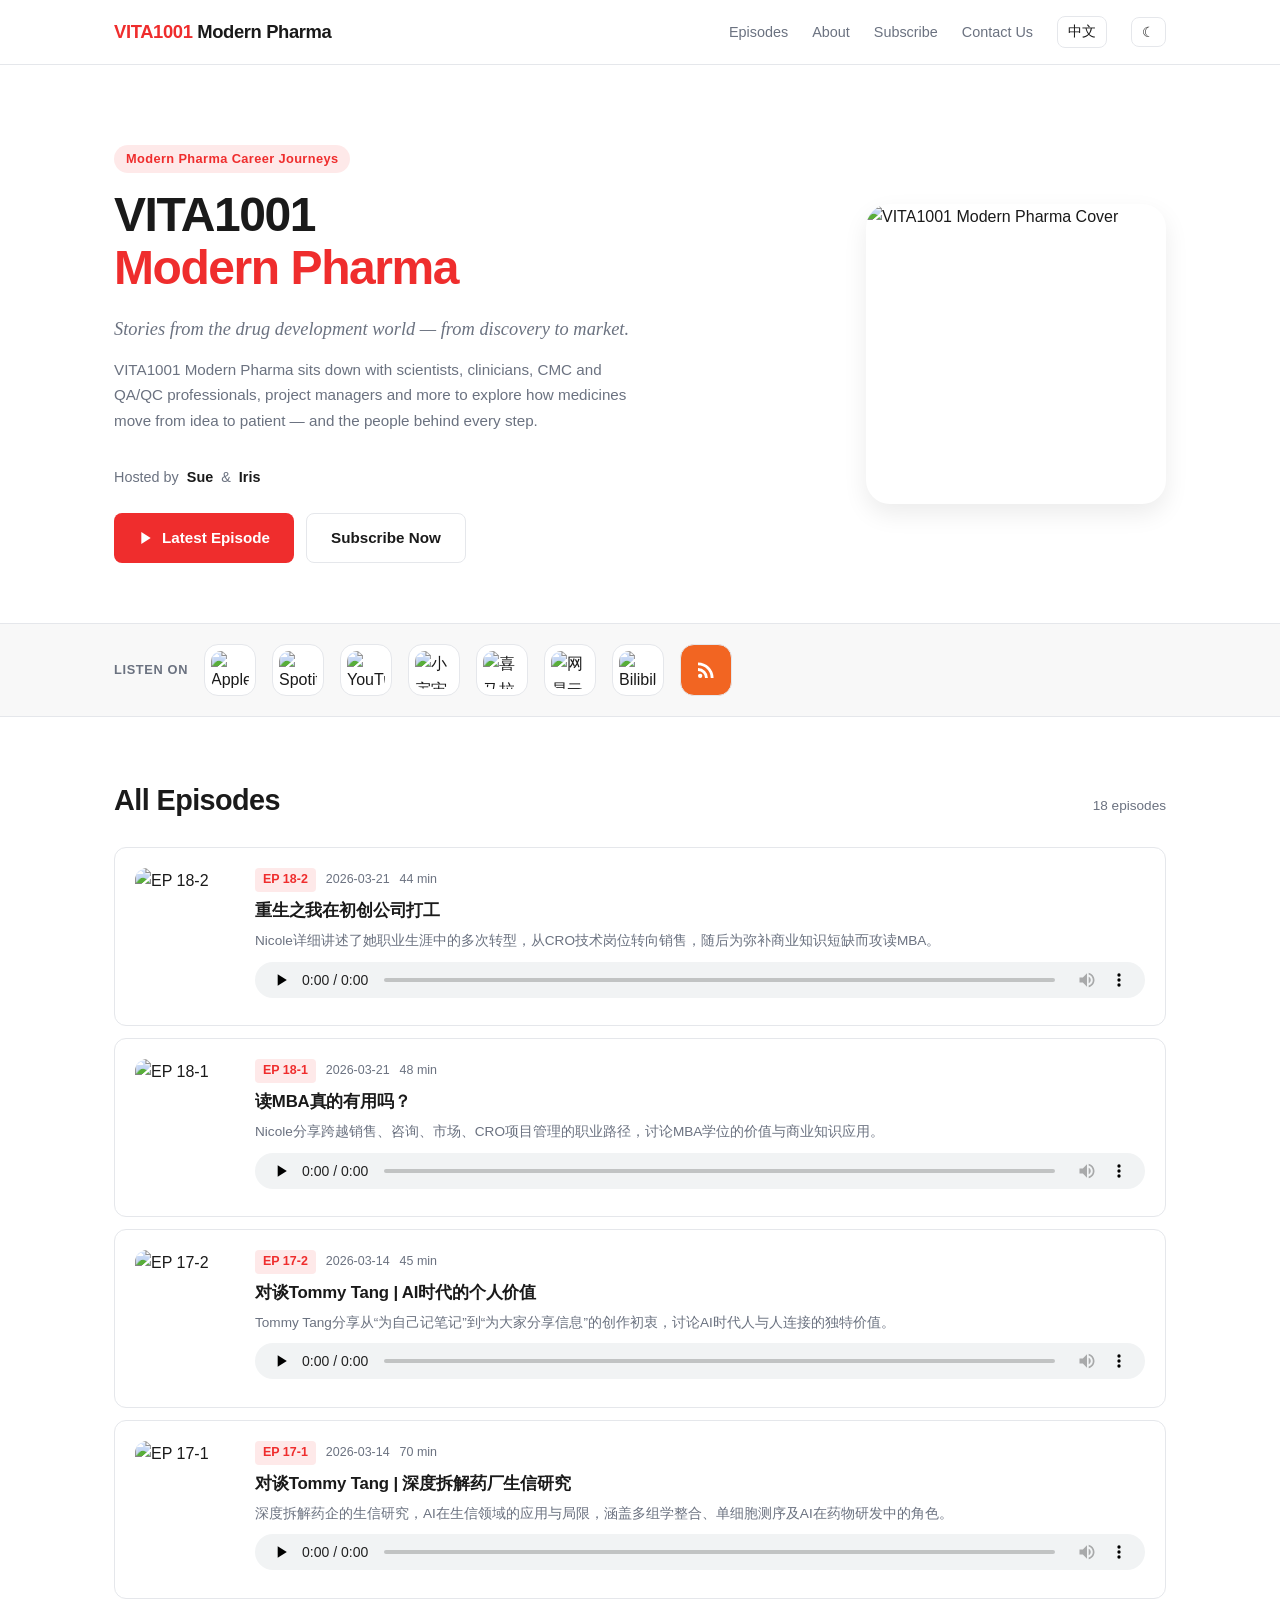
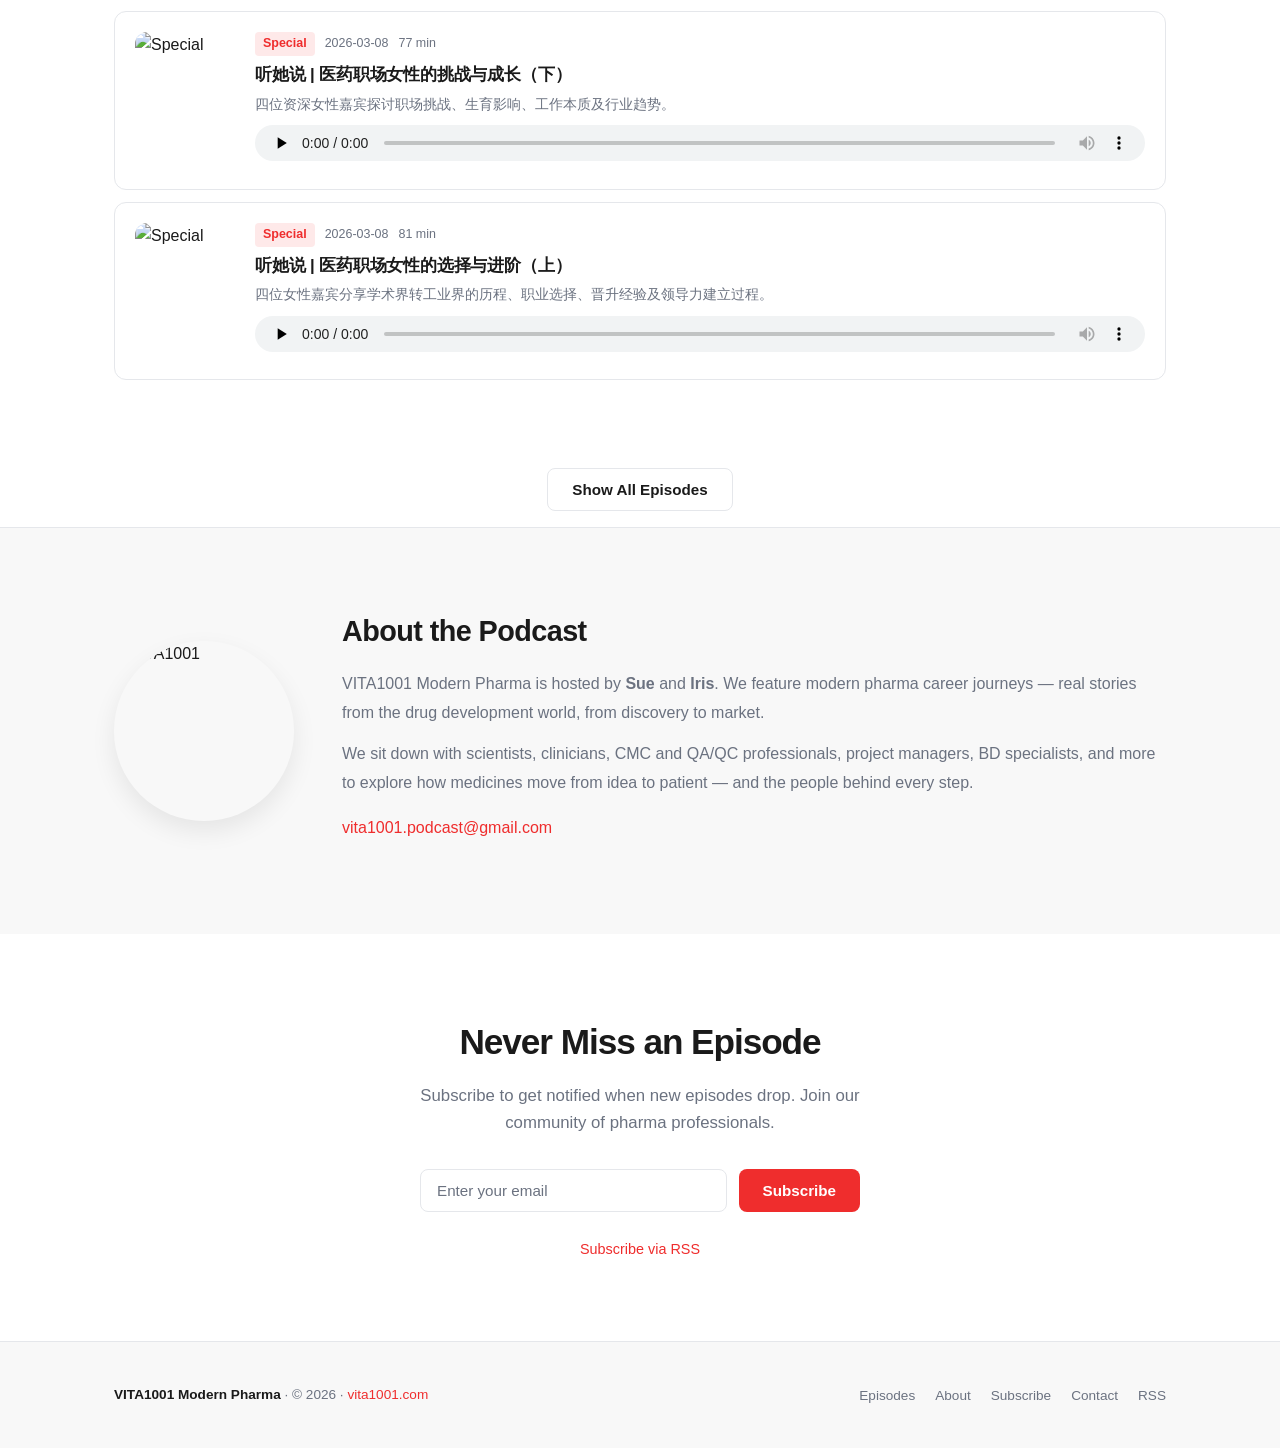
==== commit 7e01f99e: "Add About page with podcast intro, hosts, and topic areas - New about.html with podcast description," ====
--- a/index.html
+++ b/index.html
@@ -6,267 +6,7 @@
   <title>VITA1001 Modern Pharma</title>
   <meta name="description" content="A podcast featuring modern pharma career journeys. Stories from the drug development world — from discovery to market.">
   <link rel="alternate" type="application/rss+xml" title="VITA1001 Modern Pharma RSS" href="https://anchor.fm/s/f526e620/podcast/rss">
-  <style>
-    *, *::before, *::after { box-sizing: border-box; margin: 0; padding: 0; }
-
-    :root {
-      --accent: #EF2D2D;
-      --accent-hover: #D42020;
-      --accent-light: rgba(239,45,45,0.1);
-      --bg: #ffffff;
-      --bg-secondary: #f8f8f8;
-      --text: #1a1a1a;
-      --text-secondary: #6b7280;
-      --border: #e5e7eb;
-      --card-bg: #ffffff;
-      --shadow: 0 1px 3px rgba(0,0,0,0.08), 0 1px 2px rgba(0,0,0,0.06);
-      --shadow-lg: 0 10px 25px rgba(0,0,0,0.08);
-      --radius: 12px;
-      --font-sans: -apple-system, BlinkMacSystemFont, 'Segoe UI', 'PingFang SC', 'Noto Sans SC', sans-serif;
-      --font-serif: 'Georgia', 'Noto Serif SC', serif;
-    }
-
-    [data-theme="dark"] {
-      --bg: #0f0f0f;
-      --bg-secondary: #1a1a1a;
-      --text: #f0f0f0;
-      --text-secondary: #9ca3af;
-      --border: #2d2d2d;
-      --card-bg: #1e1e1e;
-      --shadow: 0 1px 3px rgba(0,0,0,0.3);
-      --shadow-lg: 0 10px 25px rgba(0,0,0,0.3);
-      --accent-light: rgba(239,45,45,0.15);
-    }
-
-    html { scroll-behavior: smooth; }
-
-    body {
-      font-family: var(--font-sans);
-      background: var(--bg);
-      color: var(--text);
-      line-height: 1.6;
-      transition: background 0.3s, color 0.3s;
-    }
-
-    a { color: inherit; text-decoration: none; }
-    img { max-width: 100%; display: block; }
-
-    /* ===== Nav ===== */
-    nav {
-      position: sticky; top: 0; z-index: 100;
-      border-bottom: 1px solid var(--border);
-      backdrop-filter: blur(12px);
-      background: rgba(255,255,255,0.9);
-    }
-    [data-theme="dark"] nav { background: rgba(15,15,15,0.9); }
-
-    .nav-inner {
-      max-width: 1100px; margin: 0 auto; padding: 0 24px;
-      height: 64px; display: flex; align-items: center; justify-content: space-between;
-    }
-
-    .nav-logo { font-size: 1.15rem; font-weight: 800; letter-spacing: -0.02em; }
-    .nav-logo .vita { color: var(--accent); }
-
-    .nav-links { display: flex; align-items: center; gap: 24px; list-style: none; }
-    .nav-links a { font-size: 0.9rem; font-weight: 500; color: var(--text-secondary); transition: color 0.2s; }
-    .nav-links a:hover { color: var(--accent); }
-
-    .nav-btn {
-      background: none; border: 1px solid var(--border); border-radius: 8px;
-      padding: 6px 10px; cursor: pointer; font-size: 0.85rem; color: var(--text);
-      font-weight: 500; transition: border-color 0.2s;
-    }
-    .nav-btn:hover { border-color: var(--accent); color: var(--accent); }
-
-    .nav-menu-btn { display: none; background: none; border: none; font-size: 1.5rem; cursor: pointer; color: var(--text); }
-
-    /* ===== Hero ===== */
-    .hero {
-      max-width: 1100px; margin: 0 auto; padding: 80px 24px 60px;
-      display: flex; align-items: center; gap: 60px;
-    }
-    .hero-text { flex: 1; }
-
-    .hero-badge {
-      display: inline-block; background: var(--accent-light); color: var(--accent);
-      font-size: 0.8rem; font-weight: 600; padding: 4px 12px; border-radius: 20px;
-      margin-bottom: 16px; letter-spacing: 0.03em;
-    }
-
-    .hero h1 { font-size: 3rem; font-weight: 900; line-height: 1.1; letter-spacing: -0.03em; margin-bottom: 20px; }
-    .hero h1 .accent { color: var(--accent); }
-
-    .hero-subtitle {
-      font-family: var(--font-serif); font-size: 1.15rem; color: var(--text-secondary);
-      max-width: 520px; margin-bottom: 12px; font-style: italic;
-    }
-
-    .hero-desc {
-      font-size: 0.95rem; color: var(--text-secondary); max-width: 520px;
-      margin-bottom: 32px; line-height: 1.7;
-    }
-
-    .hero-actions { display: flex; gap: 12px; flex-wrap: wrap; }
-
-    .btn {
-      display: inline-flex; align-items: center; gap: 8px; padding: 12px 24px;
-      border-radius: 8px; font-size: 0.95rem; font-weight: 600; cursor: pointer;
-      border: none; transition: all 0.2s;
-    }
-    .btn-primary { background: var(--accent); color: #fff; }
-    .btn-primary:hover { background: var(--accent-hover); transform: translateY(-1px); }
-    .btn-outline { background: transparent; color: var(--text); border: 1.5px solid var(--border); }
-    .btn-outline:hover { border-color: var(--accent); color: var(--accent); }
-
-    .hero-cover {
-      flex-shrink: 0; width: 300px; height: 300px; border-radius: 24px;
-      box-shadow: var(--shadow-lg); overflow: hidden;
-    }
-    .hero-cover img { width: 100%; height: 100%; object-fit: cover; }
-
-    /* ===== Hosts ===== */
-    .hosts-line {
-      display: flex; align-items: center; gap: 8px; margin-bottom: 24px;
-      font-size: 0.9rem; color: var(--text-secondary);
-    }
-    .hosts-line strong { color: var(--text); }
-
-    /* ===== Platforms ===== */
-    .platforms { background: var(--bg-secondary); border-top: 1px solid var(--border); border-bottom: 1px solid var(--border); }
-    .platforms-inner {
-      max-width: 1100px; margin: 0 auto; padding: 20px 24px;
-      display: flex; align-items: center; gap: 16px; flex-wrap: wrap;
-    }
-    .platforms-label { font-size: 0.8rem; font-weight: 600; color: var(--text-secondary); text-transform: uppercase; letter-spacing: 0.05em; }
-    .platform-link {
-      display: inline-flex; align-items: center; justify-content: center;
-      border-radius: 14px; border: 1.5px solid var(--border); background: var(--card-bg);
-      transition: all 0.2s; cursor: pointer; width: 52px; height: 52px;
-      padding: 6px;
-    }
-    .platform-link:hover { transform: translateY(-3px); box-shadow: var(--shadow-lg); border-color: transparent; }
-    .platform-link img { width: 100%; height: 100%; object-fit: cover; border-radius: 10px; }
-    .platform-link svg { border-radius: 10px; }
-
-    /* ===== Section Header ===== */
-    .section-header {
-      max-width: 1100px; margin: 0 auto; padding: 60px 24px 24px;
-      display: flex; align-items: baseline; justify-content: space-between;
-    }
-    .section-header h2 { font-size: 1.8rem; font-weight: 800; letter-spacing: -0.02em; }
-    .section-header a { font-size: 0.9rem; color: var(--accent); font-weight: 500; cursor: pointer; }
-    .section-header a:hover { text-decoration: underline; }
-
-    /* ===== Episodes ===== */
-    .episodes { max-width: 1100px; margin: 0 auto; padding: 0 24px 60px; }
-
-    .episode-card {
-      display: flex; gap: 20px; padding: 20px; border: 1px solid var(--border);
-      border-radius: var(--radius); background: var(--card-bg); margin-bottom: 12px; transition: all 0.2s;
-    }
-    .episode-card:hover { box-shadow: var(--shadow-lg); border-color: transparent; transform: translateY(-2px); }
-
-    .episode-thumb {
-      flex-shrink: 0; width: 100px; height: 100px; border-radius: 12px;
-      overflow: hidden;
-    }
-    .episode-thumb img { width: 100%; height: 100%; object-fit: cover; }
-
-    .episode-info { flex: 1; min-width: 0; }
-
-    .episode-meta {
-      display: flex; align-items: center; gap: 10px; margin-bottom: 6px;
-      font-size: 0.78rem; color: var(--text-secondary);
-    }
-    .episode-number { background: var(--accent-light); color: var(--accent); padding: 2px 8px; border-radius: 4px; font-weight: 600; }
-
-    .episode-info h3 { font-size: 1.05rem; font-weight: 700; margin-bottom: 6px; letter-spacing: -0.01em; }
-    .episode-info h3:hover { color: var(--accent); }
-
-    .episode-desc {
-      font-size: 0.85rem; color: var(--text-secondary); line-height: 1.5;
-      display: -webkit-box; -webkit-line-clamp: 2; -webkit-box-orient: vertical; overflow: hidden;
-    }
-
-    .episode-hidden { display: none; }
-
-    .episode-info h3 a { color: inherit; transition: color 0.2s; }
-    .episode-info h3 a:hover { color: var(--accent); }
-
-    .episode-player {
-      margin-top: 10px;
-    }
-    .episode-player audio {
-      width: 100%; height: 36px; border-radius: 6px;
-    }
-
-    /* ===== About ===== */
-    .about { background: var(--bg-secondary); border-top: 1px solid var(--border); }
-    .about-inner {
-      max-width: 1100px; margin: 0 auto; padding: 80px 24px;
-      display: flex; gap: 48px; align-items: center;
-    }
-    .about-img {
-      flex-shrink: 0; width: 180px; height: 180px; border-radius: 50%;
-      overflow: hidden; box-shadow: var(--shadow-lg);
-    }
-    .about-img img { width: 100%; height: 100%; object-fit: cover; }
-    .about-text h2 { font-size: 1.8rem; font-weight: 800; margin-bottom: 16px; letter-spacing: -0.02em; }
-    .about-text p { font-size: 1rem; color: var(--text-secondary); line-height: 1.8; margin-bottom: 12px; }
-
-    /* ===== Subscribe ===== */
-    .subscribe { max-width: 1100px; margin: 0 auto; padding: 80px 24px; text-align: center; }
-    .subscribe h2 { font-size: 2.2rem; font-weight: 900; letter-spacing: -0.03em; margin-bottom: 12px; }
-    .subscribe p {
-      font-size: 1.05rem; color: var(--text-secondary); margin-bottom: 32px;
-      max-width: 500px; margin-left: auto; margin-right: auto;
-    }
-    .subscribe-form { display: flex; gap: 12px; max-width: 440px; margin: 0 auto 24px; }
-    .subscribe-form input {
-      flex: 1; padding: 12px 16px; border: 1.5px solid var(--border); border-radius: 8px;
-      font-size: 0.95rem; background: var(--card-bg); color: var(--text); outline: none; transition: border-color 0.2s;
-    }
-    .subscribe-form input:focus { border-color: var(--accent); }
-    .subscribe-form input::placeholder { color: var(--text-secondary); }
-    .rss-link { display: inline-flex; align-items: center; gap: 6px; color: var(--accent); font-size: 0.9rem; font-weight: 500; }
-    .rss-link:hover { text-decoration: underline; }
-
-    /* ===== Footer ===== */
-    footer { border-top: 1px solid var(--border); background: var(--bg-secondary); }
-    .footer-inner {
-      max-width: 1100px; margin: 0 auto; padding: 40px 24px;
-      display: flex; justify-content: space-between; align-items: center; flex-wrap: wrap; gap: 16px;
-    }
-    .footer-left { font-size: 0.85rem; color: var(--text-secondary); }
-    .footer-left strong { color: var(--text); font-weight: 700; }
-    .footer-links { display: flex; gap: 20px; list-style: none; }
-    .footer-links a { font-size: 0.85rem; color: var(--text-secondary); transition: color 0.2s; }
-    .footer-links a:hover { color: var(--accent); }
-
-    /* ===== Responsive ===== */
-    @media (max-width: 768px) {
-      .hero { flex-direction: column-reverse; padding: 40px 20px; gap: 32px; text-align: center; }
-      .hero-cover { width: 200px; height: 200px; }
-      .hero h1 { font-size: 2.2rem; }
-      .hero-subtitle, .hero-desc { margin-left: auto; margin-right: auto; }
-      .hero-actions { justify-content: center; }
-      .hosts-line { justify-content: center; }
-      .nav-links { display: none; }
-      .nav-menu-btn { display: block; }
-      .nav-links.open {
-        display: flex; flex-direction: column; position: absolute; top: 64px;
-        left: 0; right: 0; background: var(--bg); border-bottom: 1px solid var(--border);
-        padding: 16px 24px; gap: 16px;
-      }
-      .platforms-inner { justify-content: center; text-align: center; }
-      .episode-card { flex-direction: column; }
-      .episode-thumb { width: 100%; height: 180px; }
-      .about-inner { flex-direction: column; text-align: center; }
-      .subscribe-form { flex-direction: column; }
-      .footer-inner { flex-direction: column; text-align: center; }
-    }
-  </style>
+  <link rel="stylesheet" href="style.css">
 </head>
 <body>
   <!-- Nav -->
@@ -275,9 +15,10 @@
       <a href="#" class="nav-logo"><span class="vita">VITA1001</span> Modern Pharma</a>
       <button class="nav-menu-btn" onclick="document.querySelector('.nav-links').classList.toggle('open')" aria-label="Toggle menu">&#9776;</button>
       <ul class="nav-links">
-        <li><a href="#episodes" data-en="Episodes" data-zh="&#21095;&#38598;">Episodes</a></li>
-        <li><a href="#about" data-en="About" data-zh="&#20851;&#20110;">About</a></li>
-        <li><a href="#subscribe" data-en="Subscribe" data-zh="&#35746;&#38405;">Subscribe</a></li>
+        <li><a href="episodes.html" data-en="Episodes" data-zh="&#21095;&#38598;">Episodes</a></li>
+        <li><a href="about.html" data-en="About" data-zh="&#20851;&#20110;">About</a></li>
+        <li><a href="subscribe.html" data-en="Subscribe" data-zh="&#35746;&#38405;">Subscribe</a></li>
+        <li><a href="contact.html" data-en="Contact Us" data-zh="&#32852;&#31995;&#25105;&#20204;">Contact Us</a></li>
         <li><button class="nav-btn" onclick="toggleLang()" id="lang-toggle">&#20013;&#25991;</button></li>
         <li><button class="nav-btn" onclick="toggleTheme()" id="theme-toggle" aria-label="Toggle theme">&#9790;</button></li>
       </ul>
@@ -431,7 +172,10 @@
         <a href="https://vita1001.com" style="color:var(--accent)">vita1001.com</a>
       </div>
       <ul class="footer-links">
-        <li><a href="mailto:vita1001.podcast@gmail.com" data-en="Contact" data-zh="&#32852;&#31995;">Contact</a></li>
+        <li><a href="episodes.html">Episodes</a></li>
+        <li><a href="about.html">About</a></li>
+        <li><a href="subscribe.html">Subscribe</a></li>
+        <li><a href="contact.html">Contact</a></li>
         <li><a href="https://anchor.fm/s/f526e620/podcast/rss">RSS</a></li>
       </ul>
     </div>
--- a/style.css
+++ b/style.css
@@ -0,0 +1,286 @@
+*, *::before, *::after { box-sizing: border-box; margin: 0; padding: 0; }
+
+:root {
+  --accent: #EF2D2D;
+  --accent-hover: #D42020;
+  --accent-light: rgba(239,45,45,0.1);
+  --bg: #ffffff;
+  --bg-secondary: #f8f8f8;
+  --text: #1a1a1a;
+  --text-secondary: #6b7280;
+  --border: #e5e7eb;
+  --card-bg: #ffffff;
+  --shadow: 0 1px 3px rgba(0,0,0,0.08), 0 1px 2px rgba(0,0,0,0.06);
+  --shadow-lg: 0 10px 25px rgba(0,0,0,0.08);
+  --radius: 12px;
+  --font-sans: -apple-system, BlinkMacSystemFont, 'Segoe UI', 'PingFang SC', 'Noto Sans SC', sans-serif;
+  --font-serif: 'Georgia', 'Noto Serif SC', serif;
+}
+
+[data-theme="dark"] {
+  --bg: #0f0f0f;
+  --bg-secondary: #1a1a1a;
+  --text: #f0f0f0;
+  --text-secondary: #9ca3af;
+  --border: #2d2d2d;
+  --card-bg: #1e1e1e;
+  --shadow: 0 1px 3px rgba(0,0,0,0.3);
+  --shadow-lg: 0 10px 25px rgba(0,0,0,0.3);
+  --accent-light: rgba(239,45,45,0.15);
+}
+
+html { scroll-behavior: smooth; }
+
+body {
+  font-family: var(--font-sans);
+  background: var(--bg);
+  color: var(--text);
+  line-height: 1.6;
+  transition: background 0.3s, color 0.3s;
+}
+
+a { color: inherit; text-decoration: none; }
+img { max-width: 100%; display: block; }
+
+/* ===== Nav ===== */
+nav {
+  position: sticky; top: 0; z-index: 100;
+  border-bottom: 1px solid var(--border);
+  backdrop-filter: blur(12px);
+  background: rgba(255,255,255,0.9);
+}
+[data-theme="dark"] nav { background: rgba(15,15,15,0.9); }
+
+.nav-inner {
+  max-width: 1100px; margin: 0 auto; padding: 0 24px;
+  height: 64px; display: flex; align-items: center; justify-content: space-between;
+}
+
+.nav-logo { font-size: 1.15rem; font-weight: 800; letter-spacing: -0.02em; }
+.nav-logo .vita { color: var(--accent); }
+
+.nav-links { display: flex; align-items: center; gap: 24px; list-style: none; }
+.nav-links a { font-size: 0.9rem; font-weight: 500; color: var(--text-secondary); transition: color 0.2s; }
+.nav-links a:hover { color: var(--accent); }
+
+.nav-btn {
+  background: none; border: 1px solid var(--border); border-radius: 8px;
+  padding: 6px 10px; cursor: pointer; font-size: 0.85rem; color: var(--text);
+  font-weight: 500; transition: border-color 0.2s;
+}
+.nav-btn:hover { border-color: var(--accent); color: var(--accent); }
+
+.nav-menu-btn { display: none; background: none; border: none; font-size: 1.5rem; cursor: pointer; color: var(--text); }
+
+/* ===== Hero ===== */
+.hero {
+  max-width: 1100px; margin: 0 auto; padding: 80px 24px 60px;
+  display: flex; align-items: center; gap: 60px;
+}
+.hero-text { flex: 1; }
+
+.hero-badge {
+  display: inline-block; background: var(--accent-light); color: var(--accent);
+  font-size: 0.8rem; font-weight: 600; padding: 4px 12px; border-radius: 20px;
+  margin-bottom: 16px; letter-spacing: 0.03em;
+}
+
+.hero h1 { font-size: 3rem; font-weight: 900; line-height: 1.1; letter-spacing: -0.03em; margin-bottom: 20px; }
+.hero h1 .accent { color: var(--accent); }
+
+.hero-subtitle {
+  font-family: var(--font-serif); font-size: 1.15rem; color: var(--text-secondary);
+  max-width: 520px; margin-bottom: 12px; font-style: italic;
+}
+
+.hero-desc {
+  font-size: 0.95rem; color: var(--text-secondary); max-width: 520px;
+  margin-bottom: 32px; line-height: 1.7;
+}
+
+.hero-actions { display: flex; gap: 12px; flex-wrap: wrap; }
+
+.btn {
+  display: inline-flex; align-items: center; gap: 8px; padding: 12px 24px;
+  border-radius: 8px; font-size: 0.95rem; font-weight: 600; cursor: pointer;
+  border: none; transition: all 0.2s;
+}
+.btn-primary { background: var(--accent); color: #fff; }
+.btn-primary:hover { background: var(--accent-hover); transform: translateY(-1px); }
+.btn-outline { background: transparent; color: var(--text); border: 1.5px solid var(--border); }
+.btn-outline:hover { border-color: var(--accent); color: var(--accent); }
+
+.hero-cover {
+  flex-shrink: 0; width: 300px; height: 300px; border-radius: 24px;
+  box-shadow: var(--shadow-lg); overflow: hidden;
+}
+.hero-cover img { width: 100%; height: 100%; object-fit: cover; }
+
+/* ===== Hosts ===== */
+.hosts-line {
+  display: flex; align-items: center; gap: 8px; margin-bottom: 24px;
+  font-size: 0.9rem; color: var(--text-secondary);
+}
+.hosts-line strong { color: var(--text); }
+
+/* ===== Platforms ===== */
+.platforms { background: var(--bg-secondary); border-top: 1px solid var(--border); border-bottom: 1px solid var(--border); }
+.platforms-inner {
+  max-width: 1100px; margin: 0 auto; padding: 20px 24px;
+  display: flex; align-items: center; gap: 16px; flex-wrap: wrap;
+}
+.platforms-label { font-size: 0.8rem; font-weight: 600; color: var(--text-secondary); text-transform: uppercase; letter-spacing: 0.05em; }
+.platform-link {
+  display: inline-flex; align-items: center; justify-content: center;
+  border-radius: 14px; border: 1.5px solid var(--border); background: var(--card-bg);
+  transition: all 0.2s; cursor: pointer; width: 52px; height: 52px;
+  padding: 6px;
+}
+.platform-link:hover { transform: translateY(-3px); box-shadow: var(--shadow-lg); border-color: transparent; }
+.platform-link img { width: 100%; height: 100%; object-fit: cover; border-radius: 10px; }
+.platform-link svg { border-radius: 10px; }
+
+/* ===== Section Header ===== */
+.section-header {
+  max-width: 1100px; margin: 0 auto; padding: 60px 24px 24px;
+  display: flex; align-items: baseline; justify-content: space-between;
+}
+.section-header h2 { font-size: 1.8rem; font-weight: 800; letter-spacing: -0.02em; }
+.section-header a { font-size: 0.9rem; color: var(--accent); font-weight: 500; cursor: pointer; }
+.section-header a:hover { text-decoration: underline; }
+
+/* ===== Episodes ===== */
+.episodes { max-width: 1100px; margin: 0 auto; padding: 0 24px 60px; }
+
+.episode-card {
+  display: flex; gap: 20px; padding: 20px; border: 1px solid var(--border);
+  border-radius: var(--radius); background: var(--card-bg); margin-bottom: 12px; transition: all 0.2s;
+}
+.episode-card:hover { box-shadow: var(--shadow-lg); border-color: transparent; transform: translateY(-2px); }
+
+.episode-thumb {
+  flex-shrink: 0; width: 100px; height: 100px; border-radius: 12px;
+  overflow: hidden;
+}
+.episode-thumb img { width: 100%; height: 100%; object-fit: cover; }
+
+.episode-info { flex: 1; min-width: 0; }
+
+.episode-meta {
+  display: flex; align-items: center; gap: 10px; margin-bottom: 6px;
+  font-size: 0.78rem; color: var(--text-secondary);
+}
+.episode-number { background: var(--accent-light); color: var(--accent); padding: 2px 8px; border-radius: 4px; font-weight: 600; }
+
+.episode-info h3 { font-size: 1.05rem; font-weight: 700; margin-bottom: 6px; letter-spacing: -0.01em; }
+.episode-info h3:hover { color: var(--accent); }
+
+.episode-desc {
+  font-size: 0.85rem; color: var(--text-secondary); line-height: 1.5;
+  display: -webkit-box; -webkit-line-clamp: 2; -webkit-box-orient: vertical; overflow: hidden;
+}
+
+.episode-hidden { display: none; }
+
+.episode-info h3 a { color: inherit; transition: color 0.2s; }
+.episode-info h3 a:hover { color: var(--accent); }
+
+.episode-player {
+  margin-top: 10px;
+}
+.episode-player audio {
+  width: 100%; height: 36px; border-radius: 6px;
+}
+
+/* ===== About ===== */
+.about { background: var(--bg-secondary); border-top: 1px solid var(--border); }
+.about-inner {
+  max-width: 1100px; margin: 0 auto; padding: 80px 24px;
+  display: flex; gap: 48px; align-items: center;
+}
+.about-img {
+  flex-shrink: 0; width: 180px; height: 180px; border-radius: 50%;
+  overflow: hidden; box-shadow: var(--shadow-lg);
+}
+.about-img img { width: 100%; height: 100%; object-fit: cover; }
+.about-text h2 { font-size: 1.8rem; font-weight: 800; margin-bottom: 16px; letter-spacing: -0.02em; }
+.about-text p { font-size: 1rem; color: var(--text-secondary); line-height: 1.8; margin-bottom: 12px; }
+
+/* ===== Subscribe ===== */
+.subscribe { max-width: 1100px; margin: 0 auto; padding: 80px 24px; text-align: center; }
+.subscribe h2 { font-size: 2.2rem; font-weight: 900; letter-spacing: -0.03em; margin-bottom: 12px; }
+.subscribe p {
+  font-size: 1.05rem; color: var(--text-secondary); margin-bottom: 32px;
+  max-width: 500px; margin-left: auto; margin-right: auto;
+}
+.subscribe-form { display: flex; gap: 12px; max-width: 440px; margin: 0 auto 24px; }
+.subscribe-form input {
+  flex: 1; padding: 12px 16px; border: 1.5px solid var(--border); border-radius: 8px;
+  font-size: 0.95rem; background: var(--card-bg); color: var(--text); outline: none; transition: border-color 0.2s;
+}
+.subscribe-form input:focus { border-color: var(--accent); }
+.subscribe-form input::placeholder { color: var(--text-secondary); }
+.rss-link { display: inline-flex; align-items: center; gap: 6px; color: var(--accent); font-size: 0.9rem; font-weight: 500; }
+.rss-link:hover { text-decoration: underline; }
+
+/* ===== Footer ===== */
+footer { border-top: 1px solid var(--border); background: var(--bg-secondary); }
+.footer-inner {
+  max-width: 1100px; margin: 0 auto; padding: 40px 24px;
+  display: flex; justify-content: space-between; align-items: center; flex-wrap: wrap; gap: 16px;
+}
+.footer-left { font-size: 0.85rem; color: var(--text-secondary); }
+.footer-left strong { color: var(--text); font-weight: 700; }
+.footer-links { display: flex; gap: 20px; list-style: none; }
+.footer-links a { font-size: 0.85rem; color: var(--text-secondary); transition: color 0.2s; }
+.footer-links a:hover { color: var(--accent); }
+
+/* ===== Responsive ===== */
+@media (max-width: 768px) {
+  .hero { flex-direction: column-reverse; padding: 40px 20px; gap: 32px; text-align: center; }
+  .hero-cover { width: 200px; height: 200px; }
+  .hero h1 { font-size: 2.2rem; }
+  .hero-subtitle, .hero-desc { margin-left: auto; margin-right: auto; }
+  .hero-actions { justify-content: center; }
+  .hosts-line { justify-content: center; }
+  .nav-links { display: none; }
+  .nav-menu-btn { display: block; }
+  .nav-links.open {
+    display: flex; flex-direction: column; position: absolute; top: 64px;
+    left: 0; right: 0; background: var(--bg); border-bottom: 1px solid var(--border);
+    padding: 16px 24px; gap: 16px;
+  }
+  .platforms-inner { justify-content: center; text-align: center; }
+  .episode-card { flex-direction: column; }
+  .episode-thumb { width: 100%; height: 180px; }
+  .about-inner { flex-direction: column; text-align: center; }
+  .subscribe-form { flex-direction: column; }
+  .footer-inner { flex-direction: column; text-align: center; }
+}
+
+/* ===== Page Content ===== */
+.page-content {
+  max-width: 1100px; margin: 0 auto; padding: 60px 24px;
+}
+.page-content h1 {
+  font-size: 2.4rem; font-weight: 900; letter-spacing: -0.03em; margin-bottom: 24px;
+}
+.page-content h1 .accent { color: var(--accent); }
+
+/* ===== Contact ===== */
+.contact-grid {
+  display: grid; grid-template-columns: 1fr 1fr; gap: 32px; margin-top: 40px;
+}
+.contact-card {
+  padding: 32px; border: 1px solid var(--border); border-radius: var(--radius);
+  background: var(--card-bg); transition: all 0.2s;
+}
+.contact-card:hover { box-shadow: var(--shadow-lg); transform: translateY(-2px); }
+.contact-card h3 { font-size: 1.1rem; font-weight: 700; margin-bottom: 8px; }
+.contact-card p { font-size: 0.95rem; color: var(--text-secondary); margin-bottom: 16px; }
+.contact-card a { color: var(--accent); font-weight: 500; }
+.contact-card a:hover { text-decoration: underline; }
+
+@media (max-width: 768px) {
+  .contact-grid { grid-template-columns: 1fr; }
+}
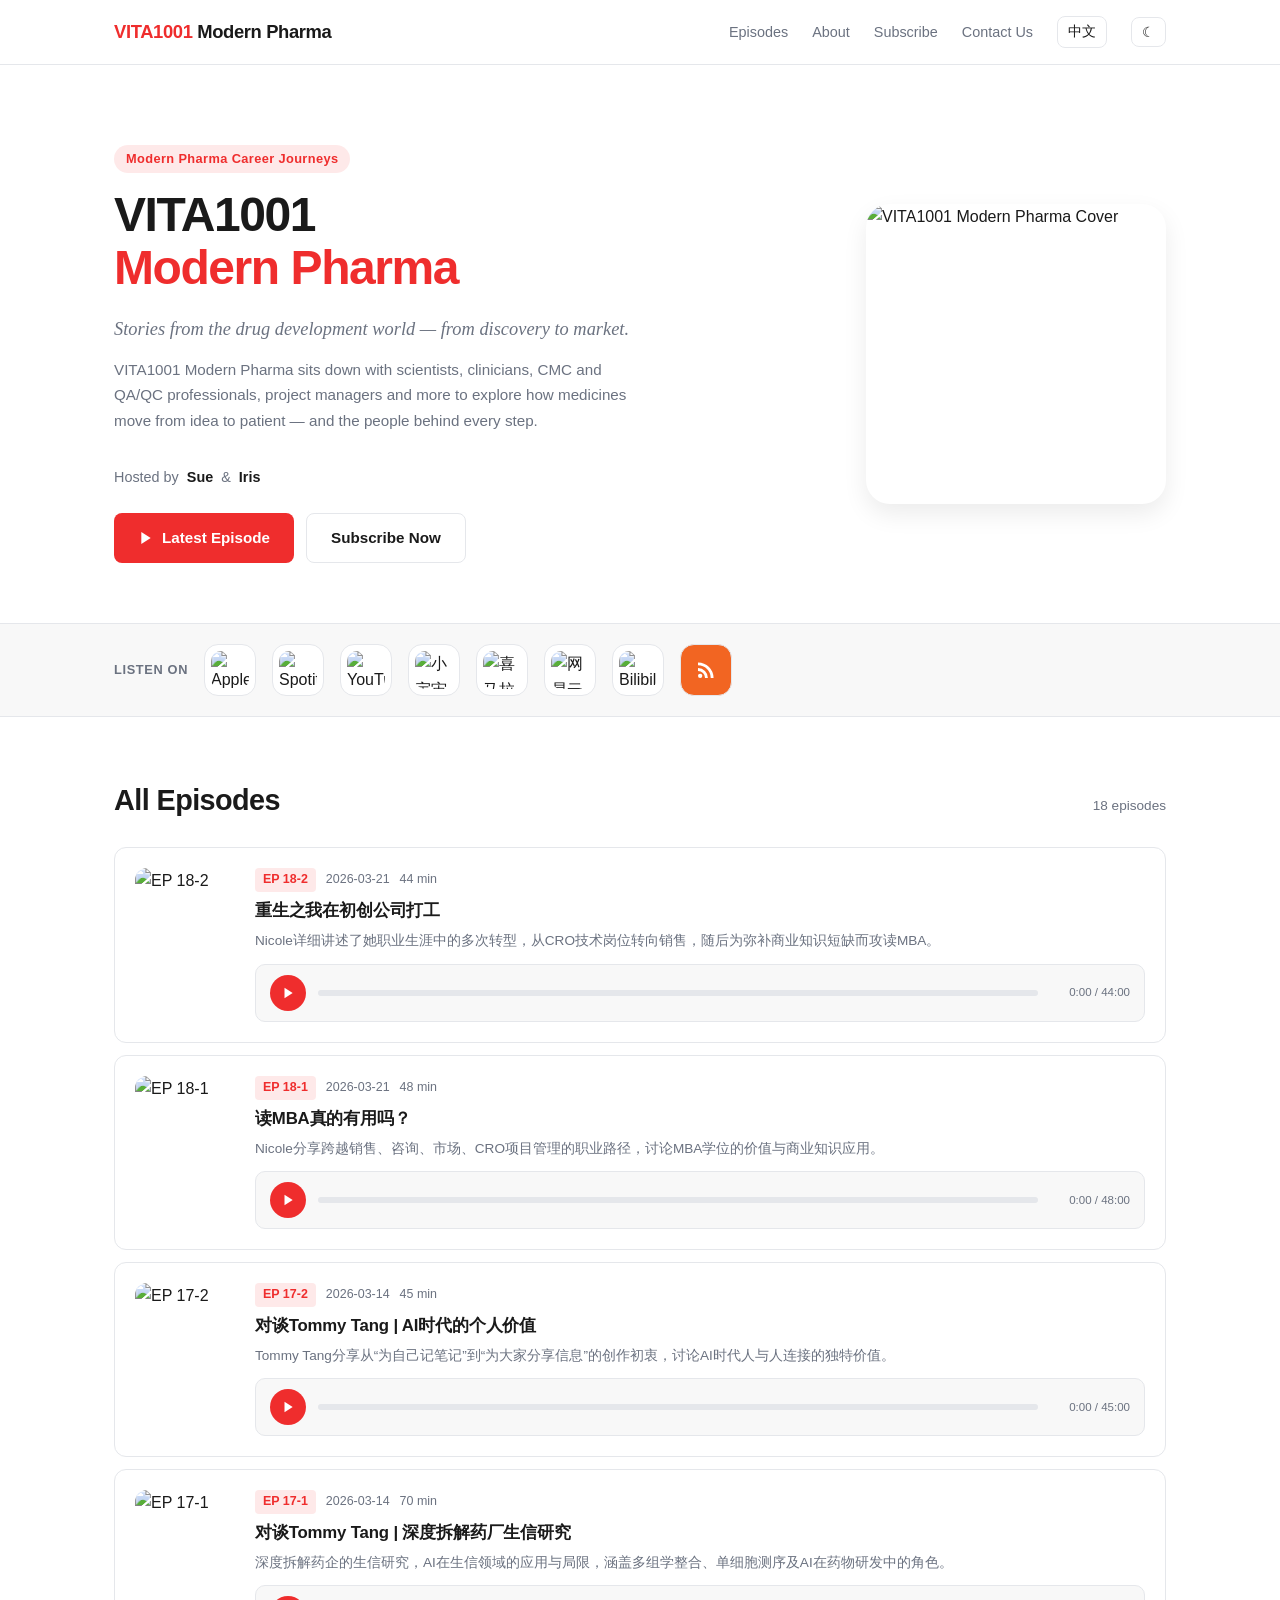
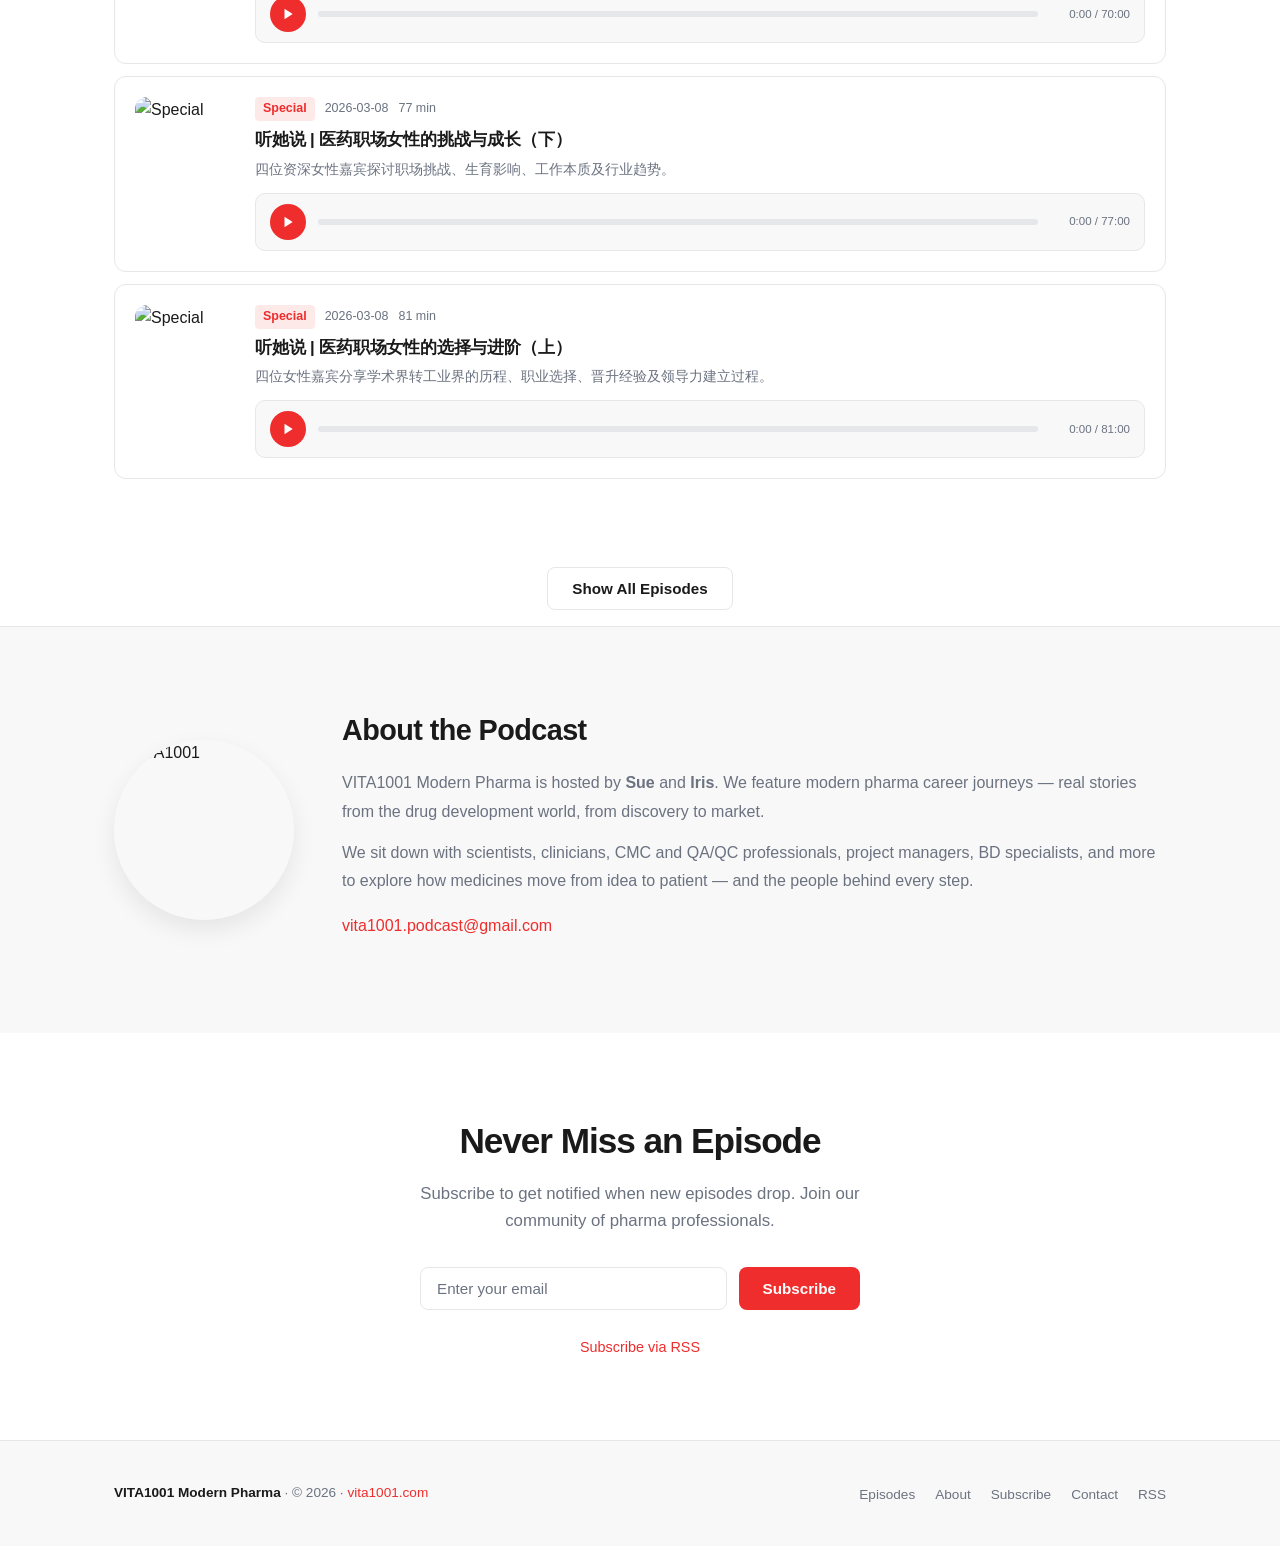
==== commit 5915111d: "Custom audio player replacing default browser controls - Red play/pause button with smooth animation" ====
--- a/index.html
+++ b/index.html
@@ -117,7 +117,17 @@
     {ep:'EP 11-1',date:'2025-09-10',dur:'45 min',title:'AI FOR SCIENCE \u4e0a\u96c6 | \u79d1\u5b66\u5bb6\u4f1a\u88abAI\u66ff\u4ee3\u5417\uff1f',desc:'\u8ba8\u8bbaAIDD\u5728\u836f\u7269\u65e9\u671f\u7814\u53d1\u7684\u5e94\u7528\u3001AI\u6a21\u578b\u53ef\u9760\u6027\u53ca\u4eba\u7c7b\u7684\u4e0d\u53ef\u66ff\u4ee3\u6027\u3002',ap:'1000725914123',audio:'https://anchor.fm/s/f526e620/podcast/play/108099051/https%3A%2F%2Fd3ctxlq1ktw2nl.cloudfront.net%2Fstaging%2F2025-8-10%2F407226673-44100-2-23dffcf3aaec3.m4a'},
     {ep:'EP 10',date:'2025-07-07',dur:'63 min',title:'Clinical Operation | \u4e34\u5e8a\u8fd0\u8425\u5e55\u540e\u67b6\u6784\u5e08',desc:'PharmD\u6898\u6898\u5206\u4eab\u4e34\u5e8a\u8fd0\u8425\u6982\u5ff5\u3001\u53ef\u884c\u6027\u5206\u6790\u6d41\u7a0b\u3001AI\u5e94\u7528\u3002',ap:'1000716050526',audio:'https://anchor.fm/s/f526e620/podcast/play/105123393/https%3A%2F%2Fd3ctxlq1ktw2nl.cloudfront.net%2Fstaging%2F2025-6-7%2Fb939b64d-b501-861e-7ba9-1dabd0738fd2.mp3'},
     {ep:'EP 9',date:'2025-06-01',dur:'52 min',title:'\u836f\u4f01\u9879\u76ee\u7ba1\u7406\u6307\u5357 | \u8d44\u6df1PM\u542b\u6cea\u5206\u4eab',desc:'PM\u804c\u8d23\u3001\u8de8\u90e8\u95e8\u534f\u8c03\u3001timeline\u9884\u4f30\u53ca\u804c\u4e1a\u53d1\u5c55\u8def\u5f84\u3002',ap:'1000711097524',audio:'https://anchor.fm/s/f526e620/podcast/play/103511410/https%3A%2F%2Fd3ctxlq1ktw2nl.cloudfront.net%2Fstaging%2F2025-5-1%2F401384493-44100-2-bea57fd548e2b.m4a'},
-    {ep:'EP 8',date:'2025-03-19',dur:'44 min',title:'\u65e9\u671f\u836f\u7269\u7814\u53d1 | \u533b\u9662\u4e0e\u836f\u4f01\u7684\u533a\u522b',desc:'\u6a59\u6a59\u535a\u58eb\u5206\u4eab\u533b\u9662\u4e0e\u836f\u4f01\u7814\u53d1\u73af\u5883\u5dee\u5f02\u3001\u9776\u70b9\u9009\u62e9\u3001\u85aa\u8d44\u798f\u5229\u5bf9\u6bd4\u3002',ap:'1000711097631',audio:'https://anchor.fm/s/f526e620/podcast/play/100062140/https%3A%2F%2Fd3ctxlq1ktw2nl.cloudfront.net%2Fstaging%2F2025-2-19%2F396834177-44100-2-44a7e5e49adc9.m4a'}
+    {ep:'EP 8',date:'2025-03-19',dur:'44 min',title:'\u65e9\u671f\u836f\u7269\u7814\u53d1 | \u533b\u9662\u4e0e\u836f\u4f01\u7684\u533a\u522b',desc:'\u6a59\u6a59\u535a\u58eb\u5206\u4eab\u533b\u9662\u4e0e\u836f\u4f01\u7814\u53d1\u73af\u5883\u5dee\u5f02\u3001\u9776\u70b9\u9009\u62e9\u3001\u85aa\u8d44\u798f\u5229\u5bf9\u6bd4\u3002',ap:'1000711097631',audio:'https://anchor.fm/s/f526e620/podcast/play/100062140/https%3A%2F%2Fd3ctxlq1ktw2nl.cloudfront.net%2Fstaging%2F2025-2-19%2F396834177-44100-2-44a7e5e49adc9.m4a'},
+    {ep:'EP 7',date:'2025-02-23',dur:'32 min',title:'\u5e74\u7ec8\u603b\u7ed3 | \u5728GMP\u5b9e\u9a8c\u5ba4\u91cc\u5f53\u6551\u706b\u961f\u5458',desc:'\u4e3b\u64ad\u5206\u4eab\u5e73\u65f6\u7684\u5de5\u4f5c\u5185\u5bb9\uff0c\u5e72\u8d27\u6ee1\u6ee1\u3002',ap:'1000711097632',audio:'https://anchor.fm/s/f526e620/podcast/play/98885378/https%3A%2F%2Fd3ctxlq1ktw2nl.cloudfront.net%2Fstaging%2F2025-1-23%2F395361716-44100-2-0045852d939bc.m4a'},
+    {ep:'EP 5',date:'2025-01-01',dur:'62 min',title:'Navigating Medical Device Development',desc:'An expert in medical device process development shares extensive experience spanning the field.',ap:'1000711097664',audio:'https://anchor.fm/s/f526e620/podcast/play/96492890/https%3A%2F%2Fd3ctxlq1ktw2nl.cloudfront.net%2Fstaging%2F2025-0-1%2F29fdc5c7-4365-631d-1bfa-6c5288d017cc.mp3'},
+    {ep:'EP 4',date:'2024-10-06',dur:'55 min',title:'\u6709\u673a\u5316\u5b66 | \u836f\u7269\u5206\u5b50\u5408\u6210\u4e0e\u5de5\u827a\u63a2\u7d22',desc:'\u5f6d\u5f6d\u7ecf\u5386\u4e86\u6709\u673a\u5316\u5b66\u3001\u7eff\u8272\u5408\u6210\u5316\u5b66\u3001\u8fc7\u7a0b\u5de5\u827a\u5316\u5b66\uff0c\u5206\u4eab\u836f\u4f01\u9700\u8981\u7684\u5316\u5b66\u4eba\u624d\u3002',ap:'1000711097685',audio:'https://anchor.fm/s/f526e620/podcast/play/92660396/https%3A%2F%2Fd3ctxlq1ktw2nl.cloudfront.net%2Fstaging%2F2024-9-6%2F387631904-44100-2-c39672227e528.m4a'},
+    {ep:'EP 3',date:'2024-10-02',dur:'73 min',title:'\u751f\u7269\u533b\u836f\u54a8\u8be2 | \u505a\u54a8\u8be2\u8981\u8d81\u65e9',desc:'\u54a8\u8be2\u5927\u4f6c\u8def\u8def\u5206\u4eab\u5979\u7684\u54a8\u8be2\u7ecf\u9a8c\uff0c\u8ba9\u6211\u4eec\u5bf9\u533b\u836f\u54a8\u8be2\u884c\u4e1a\u6709\u66f4\u6df1\u7684\u4e86\u89e3\u3002',ap:'1000711097579',audio:'https://anchor.fm/s/f526e620/podcast/play/92473486/https%3A%2F%2Fd3ctxlq1ktw2nl.cloudfront.net%2Fstaging%2F2024-9-2%2F5570aeed-9f5f-4ba6-1234-5a35a2b3beaa.mp3'},
+    {ep:'EP 2',date:'2024-07-31',dur:'66 min',title:'\u836f\u7269\u7814\u53d1 | CMC\u7684\u53f0\u524d\u5e55\u540e\u4e0e\u4f7f\u547d',desc:'CMC\u662fChemistry, Manufacturing, and Control\u7684\u7b80\u79f0\uff0c\u6db5\u76d6\u836f\u54c1\u5f00\u53d1\u548c\u751f\u4ea7\u8fc7\u7a0b\u4e2d\u7684\u6240\u6709\u5316\u5b66\u3001\u751f\u4ea7\u3001\u8d28\u91cf\u63a7\u5236\u6d3b\u52a8\u3002',ap:'1000711097633',audio:'https://anchor.fm/s/f526e620/podcast/play/89868223/https%3A%2F%2Fd3ctxlq1ktw2nl.cloudfront.net%2Fstaging%2F2024-6-31%2F384074325-44100-2-7ef034741e54b.m4a'},
+    {ep:'\u94f6\u8272\u5b50\u5f39 003',date:'2024-06-24',dur:'2 min',title:'\u94f6\u8272\u5b50\u5f39 | \u533b\u836f\u5468\u62a5003',desc:'VITA1001\u5927\u836f\u5382\u7684\u5468\u62a5\u677f\u5757\uff0c\u5feb\u901f\u5206\u4eab\u533b\u836f\u884c\u4e1a\u52a8\u6001\u3002',ap:'1000711097525',audio:'https://anchor.fm/s/f526e620/podcast/play/88425236/https%3A%2F%2Fd3ctxlq1ktw2nl.cloudfront.net%2Fproduction%2F2024-5-24%2F381573915-44100-1-888328b65612b.mp3'},
+    {ep:'\u94f6\u8272\u5b50\u5f39 002',date:'2024-06-18',dur:'3 min',title:'\u94f6\u8272\u5b50\u5f39 | \u533b\u836f\u5468\u62a5002',desc:'VITA1001\u5927\u836f\u5382\u7684\u5468\u62a5\u677f\u5757\uff0c\u5feb\u901f\u5206\u4eab\u533b\u836f\u884c\u4e1a\u52a8\u6001\u3002',ap:'1000711097526',audio:'https://anchor.fm/s/f526e620/podcast/play/88150118/https%3A%2F%2Fd3ctxlq1ktw2nl.cloudfront.net%2Fstaging%2F2024-5-18%2F380962757-44100-2-16b30cbe5162c.m4a'},
+    {ep:'\u94f6\u8272\u5b50\u5f39 001',date:'2024-06-11',dur:'2 min',title:'\u94f6\u8272\u5b50\u5f39 | \u533b\u836f\u5468\u62a5001',desc:'VITA\u5927\u836f\u5382\u7684\u5468\u62a5\u677f\u5757\uff0c\u5feb\u901f\u5206\u4eab\u533b\u836f\u884c\u4e1a\u52a8\u6001\u3002',ap:'1000711097665',audio:'https://anchor.fm/s/f526e620/podcast/play/87878997/https%3A%2F%2Fd3ctxlq1ktw2nl.cloudfront.net%2Fproduction%2F2024-5-11%2F380341488-44100-1-d2fa1840e751f.mp3'},
+    {ep:'EP 1',date:'2024-05-31',dur:'41 min',title:'\u89e3\u7801\u751f\u7269\u4fe1\u606f\u5b66\uff1a\u836f\u4f01\u79d1\u5b66\u5bb6\u7684\u6545\u4e8b',desc:'Illumina\u7684\u751f\u7269\u4fe1\u606f\u79d1\u5b66\u5bb6\u97e9\u535a\u58eb\u5206\u4eab\u4ed6\u548c\u751f\u7269\u4fe1\u606f\u5b66\u7684\u6545\u4e8b\u4e0e\u7ecf\u9a8c\u3002',ap:'1000711097546',audio:'https://anchor.fm/s/f526e620/podcast/play/87436362/https%3A%2F%2Fd3ctxlq1ktw2nl.cloudfront.net%2Fproduction%2F2024-4-31%2F379312271-44100-1-861263f5287a7.mp3'},
+    {ep:'EP 0',date:'2024-04-21',dur:'22 min',title:'VITA1001 Modern Pharma\u5f00\u5de5\u5566',desc:'\u836f\u7269\u7814\u53d1\u6d41\u7a0b\u4ee5\u53ca\u80cc\u540e\u7684\u4eba\u7269\u4e0e\u6545\u4e8b\uff0c\u63a2\u7d22\u836f\u4f01\u5404\u90e8\u95e8\u7684\u65e5\u5e38\u5de5\u4f5c\u3002',ap:'1000711097666',audio:'https://anchor.fm/s/f526e620/podcast/play/85693427/https%3A%2F%2Fd3ctxlq1ktw2nl.cloudfront.net%2Fproduction%2F2024-3-21%2F375024807-44100-1-b9f52c60d2e93.mp3'}
   ];
 
   const SHOW_INIT = 6;
@@ -132,7 +142,21 @@
         <div class="episode-meta"><span class="episode-number">${e.ep}</span><span>${e.date}</span><span>${e.dur}</span></div>
         <h3><a href="${AP}${e.ap}" target="_blank">${e.title}</a></h3>
         <p class="episode-desc">${e.desc}</p>
-        <div class="episode-player"><audio controls preload="none"><source src="${e.audio}"></audio></div>
+        <div class="episode-player">
+          <audio preload="none" data-idx="${i}"><source src="${e.audio}"></audio>
+          <div class="custom-player">
+            <button class="player-play" onclick="togglePlay(${i})" aria-label="Play">
+              <svg class="icon-play" viewBox="0 0 24 24"><polygon points="6,3 20,12 6,21"/></svg>
+              <svg class="icon-pause" viewBox="0 0 24 24"><rect x="5" y="3" width="4" height="18"/><rect x="15" y="3" width="4" height="18"/></svg>
+            </button>
+            <div class="player-middle">
+              <div class="player-track" onclick="seekAudio(event, ${i})">
+                <div class="player-progress" id="prog-${i}"></div>
+              </div>
+            </div>
+            <span class="player-time" id="time-${i}">0:00 / ${e.dur.replace(' min',':00')}</span>
+          </div>
+        </div>
       </div>
     </div>`;
   });
@@ -248,6 +272,60 @@
     document.querySelectorAll('.nav-links a').forEach(link => {
       link.addEventListener('click', () => document.querySelector('.nav-links').classList.remove('open'));
     });
+
+    // ===== Custom Audio Player =====
+    let currentAudio = null;
+
+    function fmt(s) {
+      if (isNaN(s)) return '0:00';
+      const m = Math.floor(s / 60);
+      const sec = Math.floor(s % 60);
+      return m + ':' + (sec < 10 ? '0' : '') + sec;
+    }
+
+    function togglePlay(idx) {
+      const audio = document.querySelector(`audio[data-idx="${idx}"]`);
+      const btn = audio.closest('.episode-player').querySelector('.player-play');
+      if (currentAudio && currentAudio !== audio) {
+        currentAudio.pause();
+        const prevBtn = currentAudio.closest('.episode-player').querySelector('.player-play');
+        if (prevBtn) prevBtn.classList.remove('playing');
+      }
+      if (audio.paused) {
+        audio.play().catch(() => {});
+        btn.classList.add('playing');
+        currentAudio = audio;
+      } else {
+        audio.pause();
+        btn.classList.remove('playing');
+      }
+    }
+
+    function seekAudio(e, idx) {
+      const audio = document.querySelector(`audio[data-idx="${idx}"]`);
+      const rect = e.currentTarget.getBoundingClientRect();
+      const pct = (e.clientX - rect.left) / rect.width;
+      if (audio.duration) {
+        audio.currentTime = pct * audio.duration;
+        if (audio.paused) togglePlay(idx);
+      }
+    }
+
+    document.addEventListener('timeupdate', function(e) {
+      if (e.target.tagName !== 'AUDIO') return;
+      const idx = e.target.dataset.idx;
+      const prog = document.getElementById('prog-' + idx);
+      const time = document.getElementById('time-' + idx);
+      if (!prog) return;
+      prog.style.width = (e.target.currentTime / e.target.duration) * 100 + '%';
+      time.textContent = fmt(e.target.currentTime) + ' / ' + fmt(e.target.duration);
+    }, true);
+
+    document.addEventListener('ended', function(e) {
+      if (e.target.tagName !== 'AUDIO') return;
+      const btn = e.target.closest('.episode-player').querySelector('.player-play');
+      if (btn) btn.classList.remove('playing');
+    }, true);
   </script>
 </body>
 </html>
--- a/style.css
+++ b/style.css
@@ -186,10 +186,48 @@
 .episode-info h3 a:hover { color: var(--accent); }
 
 .episode-player {
-  margin-top: 10px;
-}
-.episode-player audio {
-  width: 100%; height: 36px; border-radius: 6px;
+  margin-top: 12px;
+}
+.episode-player audio { display: none; }
+
+.custom-player {
+  display: flex; align-items: center; gap: 12px;
+  padding: 10px 14px; background: var(--bg-secondary); border-radius: 10px;
+  border: 1px solid var(--border);
+}
+
+.player-play {
+  width: 36px; height: 36px; border-radius: 50%; border: none;
+  background: var(--accent); color: #fff; cursor: pointer;
+  display: flex; align-items: center; justify-content: center;
+  flex-shrink: 0; transition: background 0.2s, transform 0.1s;
+}
+.player-play:hover { background: var(--accent-hover); }
+.player-play:active { transform: scale(0.95); }
+.player-play svg { width: 14px; height: 14px; fill: #fff; }
+.player-play .icon-pause { display: none; }
+.player-play.playing .icon-play { display: none; }
+.player-play.playing .icon-pause { display: block; }
+
+.player-middle { flex: 1; min-width: 0; }
+
+.player-track {
+  width: 100%; height: 6px; border-radius: 3px;
+  background: var(--border); cursor: pointer; position: relative;
+  overflow: hidden;
+}
+.player-track:hover { height: 8px; }
+
+.player-progress {
+  height: 100%; background: var(--accent); border-radius: 3px;
+  width: 0%; transition: width 0.1s linear;
+  pointer-events: none;
+}
+
+.player-time {
+  font-size: 0.72rem; color: var(--text-secondary);
+  font-variant-numeric: tabular-nums; flex-shrink: 0;
+  min-width: 80px; text-align: right;
 }
 
 /* ===== About ===== */
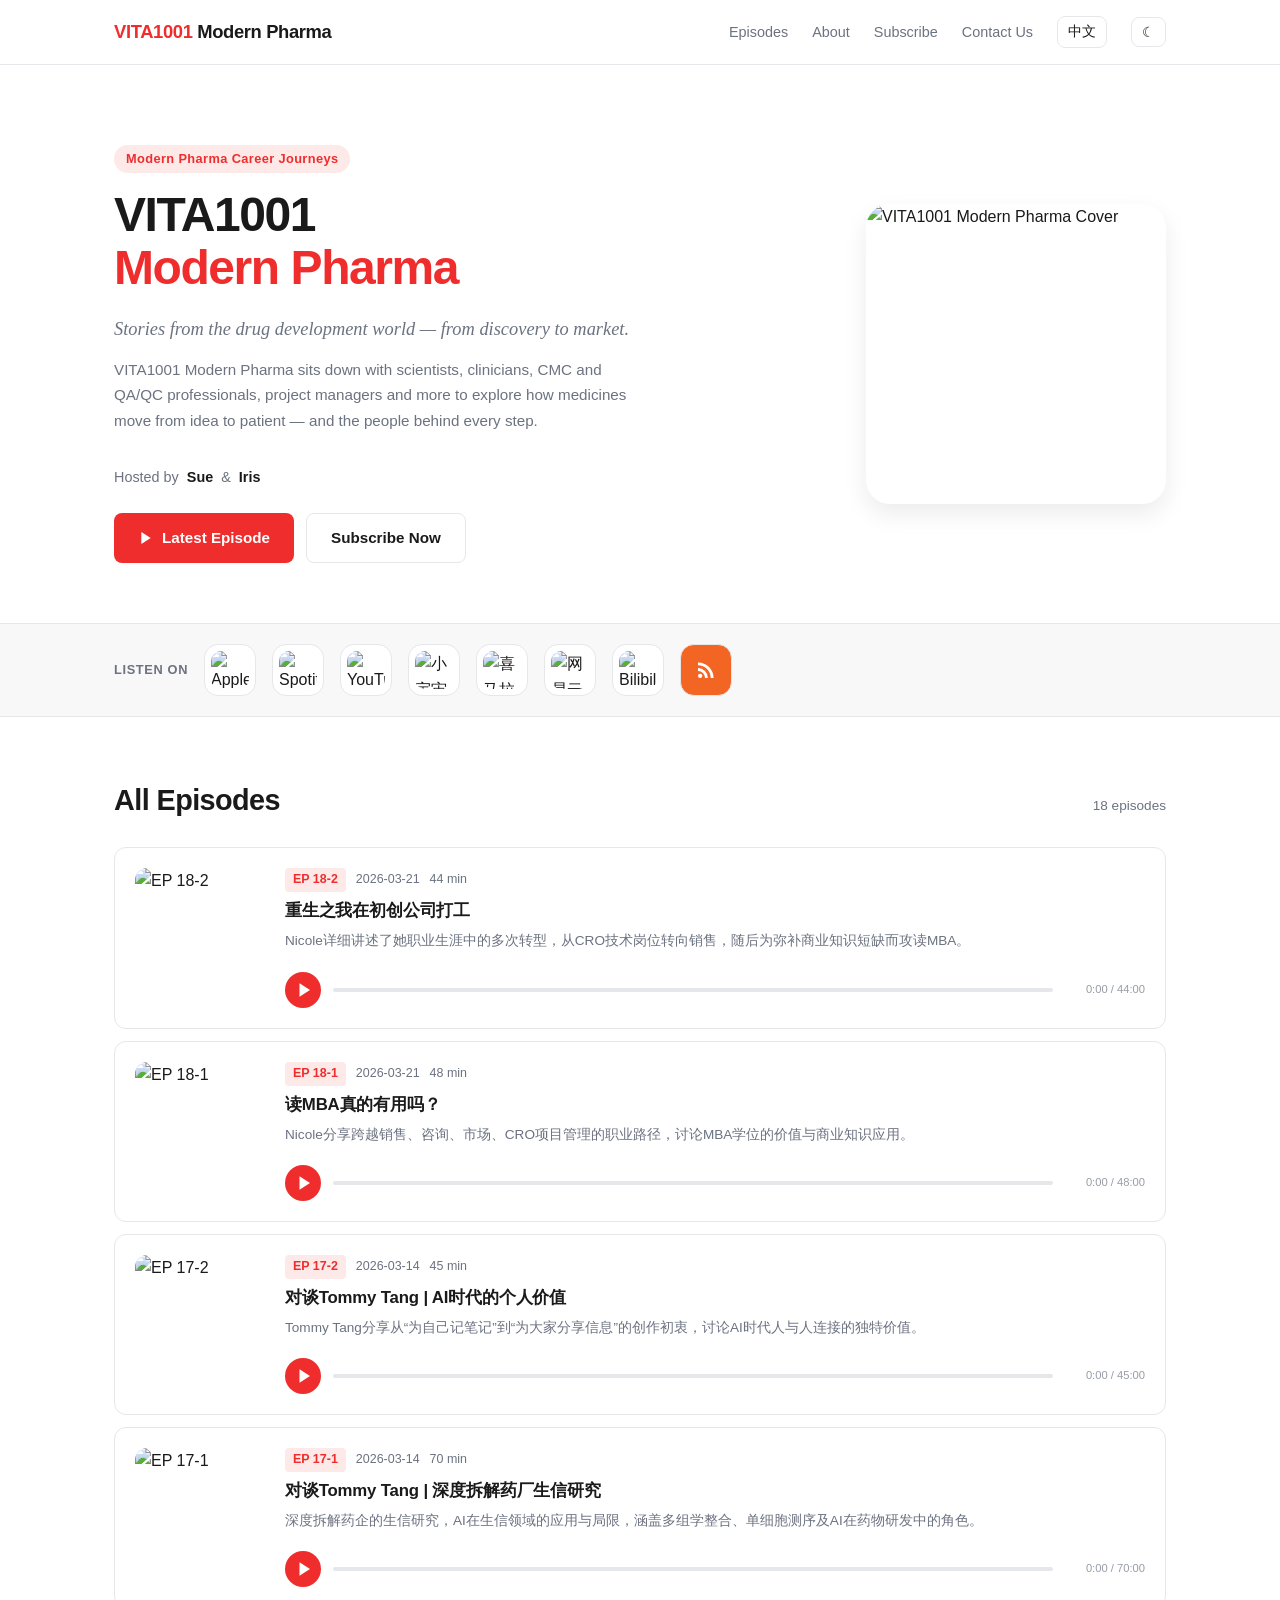
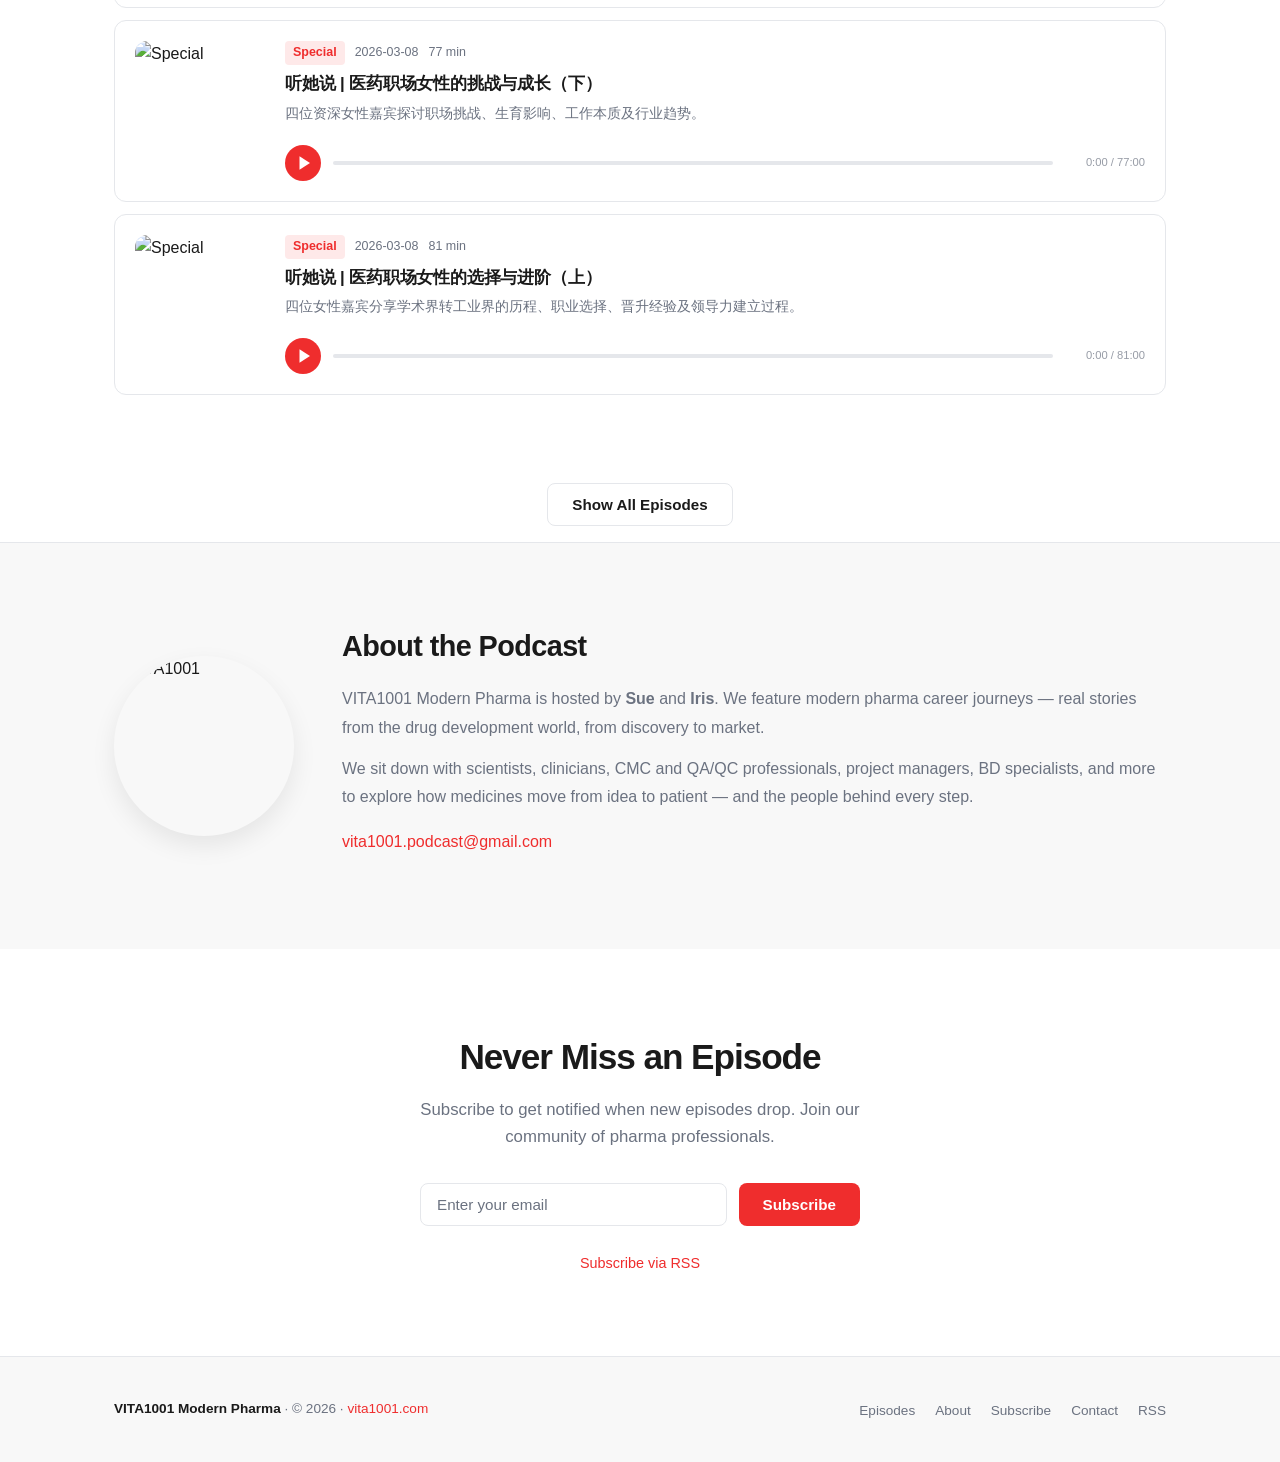
==== commit 916ef855: "Switch cover images to Apple CDN for sharper quality - Replaced Anchor CDN URLs with Apple Podcasts " ====
--- a/index.html
+++ b/index.html
@@ -42,7 +42,7 @@
       </div>
     </div>
     <div class="hero-cover">
-      <img src="https://d3t3ozftmdmh3i.cloudfront.net/staging/podcast_uploaded_nologo/41029672/41029672-1748994098765-e017571eede89.jpg" alt="VITA1001 Modern Pharma Cover">
+      <img src="https://is1-ssl.mzstatic.com/image/thumb/Podcasts211/v4/49/37/28/493728a0-e287-9a72-34d4-55514bbc4cfa/mza_13527794390455781061.jpg/600x600bb.jpg" alt="VITA1001 Modern Pharma Cover">
     </div>
   </section>
 
@@ -97,7 +97,7 @@
   </div>
 
   <script>
-  const COVER = 'https://d3t3ozftmdmh3i.cloudfront.net/staging/podcast_uploaded_nologo/41029672/41029672-1748994098765-e017571eede89.jpg';
+  const COVER = 'https://is1-ssl.mzstatic.com/image/thumb/Podcasts211/v4/49/37/28/493728a0-e287-9a72-34d4-55514bbc4cfa/mza_13527794390455781061.jpg/600x600bb.jpg';
   const AP = 'https://podcasts.apple.com/us/podcast/vita1001-modern-pharma/id1749690729?i=';
   const episodes = [
     {ep:'EP 18-2',date:'2026-03-21',dur:'44 min',title:'\u91cd\u751f\u4e4b\u6211\u5728\u521d\u521b\u516c\u53f8\u6253\u5de5',desc:'Nicole\u8be6\u7ec6\u8bb2\u8ff0\u4e86\u5979\u804c\u4e1a\u751f\u6daf\u4e2d\u7684\u591a\u6b21\u8f6c\u578b\uff0c\u4eceCRO\u6280\u672f\u5c97\u4f4d\u8f6c\u5411\u9500\u552e\uff0c\u968f\u540e\u4e3a\u5f25\u8865\u5546\u4e1a\u77e5\u8bc6\u77ed\u7f3a\u800c\u653b\u8bfbMBA\u3002',ap:'1000756489614',audio:'https://anchor.fm/s/f526e620/podcast/play/117261126/https%3A%2F%2Fd3ctxlq1ktw2nl.cloudfront.net%2Fstaging%2F2026-2-21%2F2f5b0052-eabe-6b7d-a289-f5e445640817.mp3'},
@@ -166,7 +166,7 @@
   <section class="about" id="about">
     <div class="about-inner">
       <div class="about-img">
-        <img src="https://d3t3ozftmdmh3i.cloudfront.net/staging/podcast_uploaded_nologo/41029672/41029672-1748994098765-e017571eede89.jpg" alt="VITA1001">
+        <img src="https://is1-ssl.mzstatic.com/image/thumb/Podcasts211/v4/49/37/28/493728a0-e287-9a72-34d4-55514bbc4cfa/mza_13527794390455781061.jpg/600x600bb.jpg" alt="VITA1001">
       </div>
       <div class="about-text">
         <h2 data-en="About the Podcast" data-zh="&#20851;&#20110;&#25105;&#20204;">About the Podcast</h2>
--- a/style.css
+++ b/style.css
@@ -155,12 +155,13 @@
 .episode-card {
   display: flex; gap: 20px; padding: 20px; border: 1px solid var(--border);
   border-radius: var(--radius); background: var(--card-bg); margin-bottom: 12px; transition: all 0.2s;
+  align-items: stretch;
 }
 .episode-card:hover { box-shadow: var(--shadow-lg); border-color: transparent; transform: translateY(-2px); }
 
 .episode-thumb {
-  flex-shrink: 0; width: 100px; height: 100px; border-radius: 12px;
-  overflow: hidden;
+  flex-shrink: 0; width: 130px; border-radius: 12px;
+  overflow: hidden; align-self: stretch;
 }
 .episode-thumb img { width: 100%; height: 100%; object-fit: cover; }
 
@@ -192,19 +193,19 @@
 
 .custom-player {
   display: flex; align-items: center; gap: 12px;
-  padding: 10px 14px; background: var(--bg-secondary); border-radius: 10px;
-  border: 1px solid var(--border);
+  padding: 8px 0 0;
 }
 
 .player-play {
   width: 36px; height: 36px; border-radius: 50%; border: none;
   background: var(--accent); color: #fff; cursor: pointer;
   display: flex; align-items: center; justify-content: center;
-  flex-shrink: 0; transition: background 0.2s, transform 0.1s;
+  flex-shrink: 0; transition: background 0.2s, transform 0.15s, box-shadow 0.2s;
 }
 .player-play:hover { background: var(--accent-hover); }
 .player-play:active { transform: scale(0.95); }
-.player-play svg { width: 14px; height: 14px; fill: #fff; }
+.player-play svg { width: 18px; height: 18px; fill: #fff; }
+.player-play .icon-play { margin-left: 2px; }
 .player-play .icon-pause { display: none; }
 .player-play.playing .icon-play { display: none; }
 .player-play.playing .icon-pause { display: block; }
@@ -212,22 +213,22 @@
 .player-middle { flex: 1; min-width: 0; }
 
 .player-track {
-  width: 100%; height: 6px; border-radius: 3px;
+  width: 100%; height: 4px; border-radius: 2px;
   background: var(--border); cursor: pointer; position: relative;
-  overflow: hidden;
-}
-.player-track:hover { height: 8px; }
+  overflow: hidden; transition: height 0.15s;
+}
+.player-track:hover { height: 6px; border-radius: 3px; }
 
 .player-progress {
-  height: 100%; background: var(--accent); border-radius: 3px;
+  height: 100%; background: var(--text-secondary); border-radius: 2px;
   width: 0%; transition: width 0.1s linear;
-  pointer-events: none;
+  pointer-events: none; opacity: 0.5;
 }
 
 .player-time {
-  font-size: 0.72rem; color: var(--text-secondary);
+  font-size: 0.7rem; color: var(--text-secondary);
   font-variant-numeric: tabular-nums; flex-shrink: 0;
-  min-width: 80px; text-align: right;
+  min-width: 80px; text-align: right; opacity: 0.7;
 }
 
 /* ===== About ===== */
